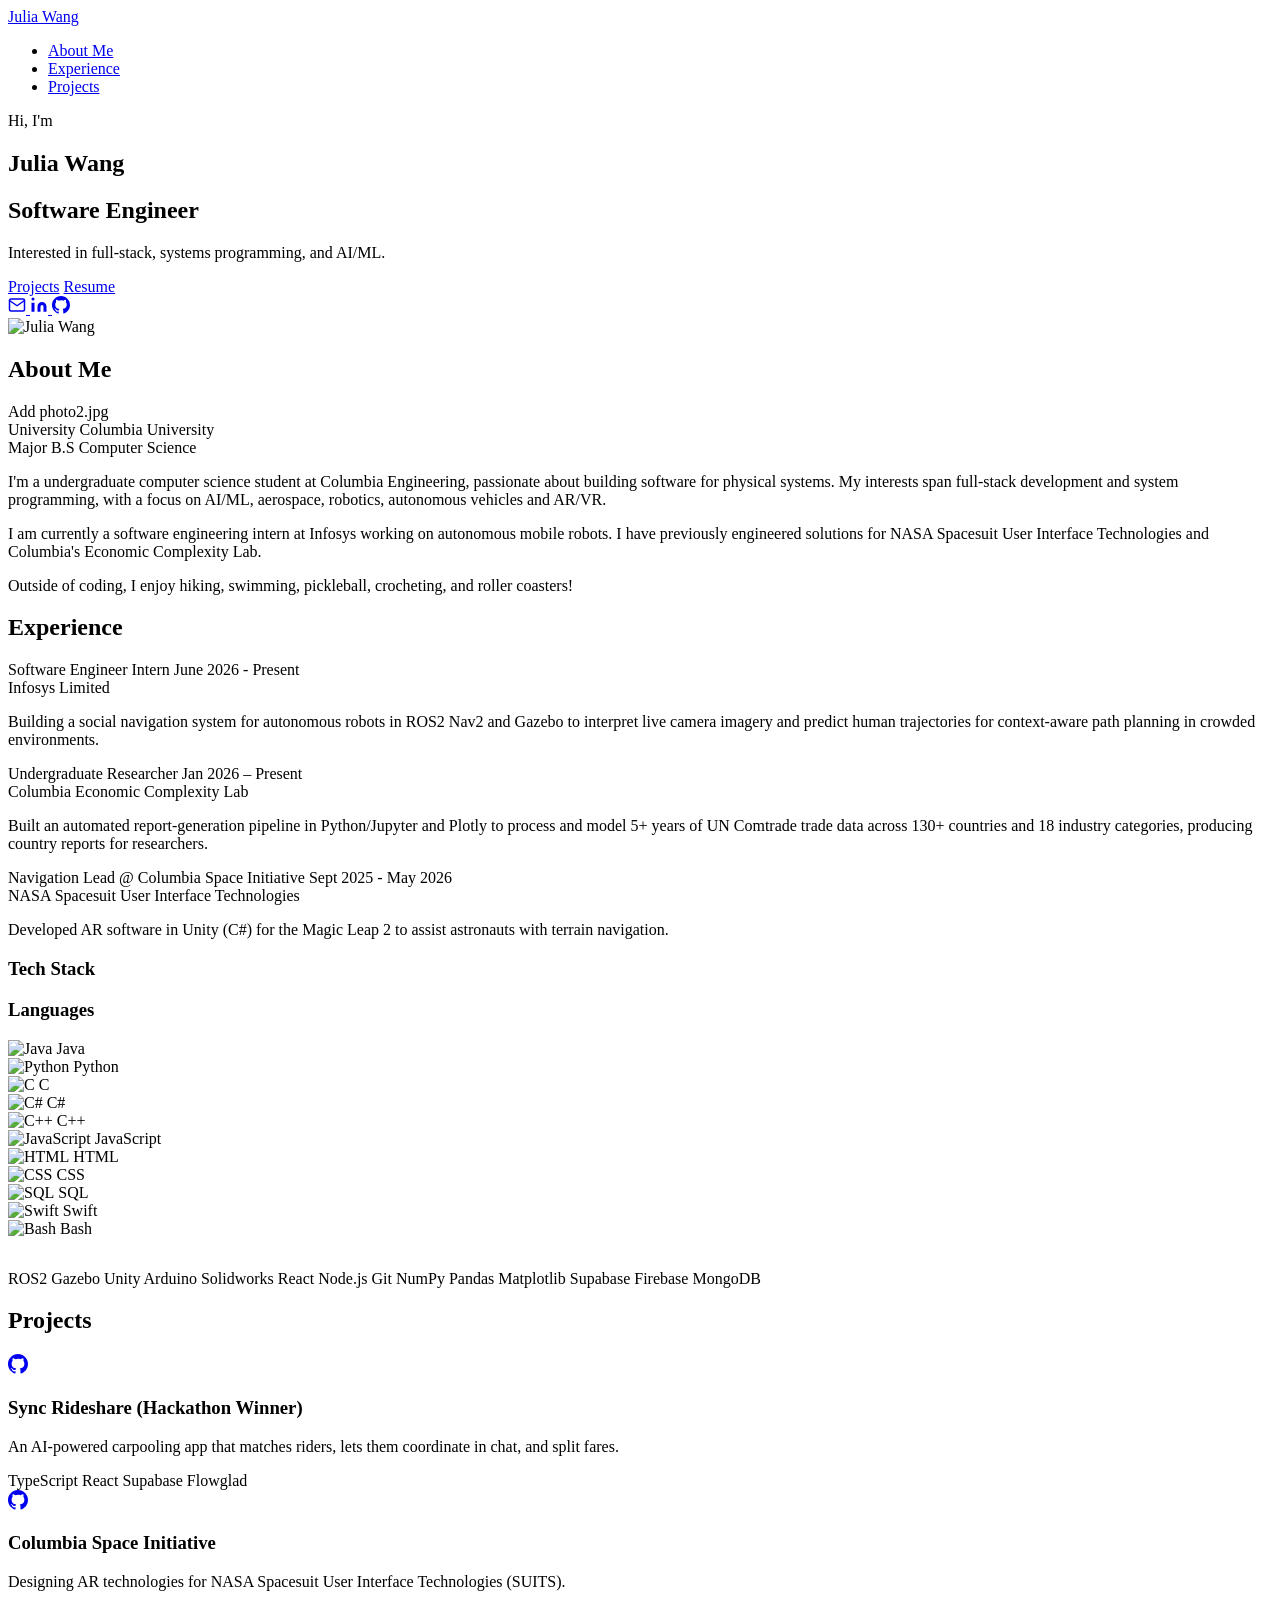
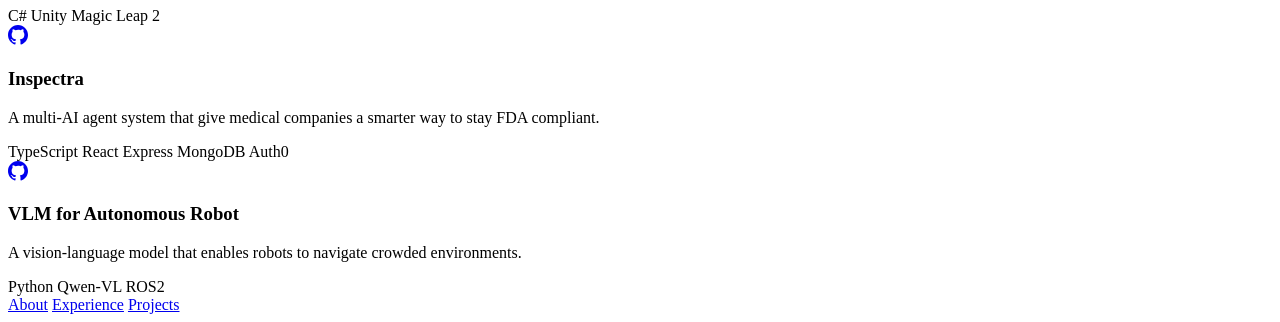
==== index.html @ 2596af55 "changes" ====
<!DOCTYPE html>
<html lang="en">
<head>
  <meta charset="UTF-8" />
  <meta name="viewport" content="width=device-width, initial-scale=1.0" />
  <title>Julia Wang — Portfolio</title>
  <link rel="stylesheet" href="style.css" />
  <link rel="preconnect" href="https://fonts.googleapis.com" />
  <link rel="preconnect" href="https://fonts.gstatic.com" crossorigin />
  <link href="https://fonts.googleapis.com/css2?family=Inter:wght@300;400;500;600;700&display=swap" rel="stylesheet" />
</head>
<body>

  <!-- NAV -->
  <nav id="navbar">
    <div class="nav-inner">
      <a class="nav-logo" href="#about">Julia Wang</a>
      <ul class="nav-links">
        <li><a href="#about-me">About Me</a></li>
        <li><a href="#experience">Experience</a></li>
        <li><a href="#projects">Projects</a></li>
      </ul>
    </div>
  </nav>

  <!-- HERO / ABOUT -->
  <section id="about">
    <div class="about-inner">
      <div class="about-text">
        <p class="greeting">Hi, I'm</p>
        <h1>Julia Wang</h1>
        <h2>Software Engineer</h2>
        <p class="about-bio">Interested in full-stack, systems programming, and AI/ML.</p>
        <div class="about-links">
          <a href="#projects" class="btn-primary">Projects</a>
          <a href="https://drive.google.com/file/d/13C04675VN2G1rq2-ZNMlPHGZnaRzeUtU/view?usp=sharing" target="_blank" rel="noopener" class="btn-secondary">Resume</a>
        </div>
        <div class="hero-social">
          <a href="mailto:jwang.kq@gmail.com" class="hero-social-icon" title="Email">
            <svg xmlns="http://www.w3.org/2000/svg" width="18" height="18" viewBox="0 0 24 24" fill="none" stroke="currentColor" stroke-width="2" stroke-linecap="round" stroke-linejoin="round"><path d="M4 4h16c1.1 0 2 .9 2 2v12c0 1.1-.9 2-2 2H4c-1.1 0-2-.9-2-2V6c0-1.1.9-2 2-2z"/><polyline points="22,6 12,13 2,6"/></svg>
          </a>
          <a href="https://www.linkedin.com/in/yjuliawang/" target="_blank" rel="noopener" class="hero-social-icon" title="LinkedIn">
            <svg xmlns="http://www.w3.org/2000/svg" width="18" height="18" viewBox="0 0 24 24" fill="currentColor"><path d="M16 8a6 6 0 0 1 6 6v7h-4v-7a2 2 0 0 0-2-2 2 2 0 0 0-2 2v7h-4v-7a6 6 0 0 1 6-6zM2 9h4v12H2z"/><circle cx="4" cy="4" r="2"/></svg>
          </a>
          <a href="https://github.com/wang-julia" target="_blank" rel="noopener" class="hero-social-icon" title="GitHub">
            <svg xmlns="http://www.w3.org/2000/svg" width="18" height="18" viewBox="0 0 24 24" fill="currentColor"><path d="M12 0C5.37 0 0 5.37 0 12c0 5.3 3.44 9.8 8.2 11.38.6.1.82-.26.82-.58v-2.03c-3.34.72-4.04-1.6-4.04-1.6-.55-1.4-1.34-1.77-1.34-1.77-1.1-.74.08-.73.08-.73 1.2.08 1.84 1.24 1.84 1.24 1.07 1.84 2.82 1.3 3.5 1 .1-.78.42-1.3.76-1.6-2.66-.3-5.47-1.33-5.47-5.93 0-1.31.47-2.38 1.24-3.22-.13-.3-.54-1.52.12-3.18 0 0 1.01-.32 3.3 1.23a11.5 11.5 0 0 1 3-.4c1.02 0 2.04.13 3 .4 2.28-1.55 3.29-1.23 3.29-1.23.66 1.66.25 2.88.12 3.18.77.84 1.24 1.91 1.24 3.22 0 4.61-2.81 5.63-5.49 5.92.43.37.82 1.1.82 2.22v3.29c0 .32.22.69.83.57C20.56 21.8 24 17.3 24 12c0-6.63-5.37-12-12-12z"/></svg>
          </a>
        </div>
      </div>
      <div class="about-avatar">
        <div class="avatar-placeholder">
          <img src="images/photo.jpg" alt="Julia Wang" />
        </div>
      </div>
    </div>
  </section>

  <!-- ABOUT ME -->
  <section id="about-me">
    <div class="section-inner">
      <h2 class="section-title">About Me</h2>
      <!-- Top: photo + fact cards side by side -->
      <div class="aboutme-top">
        <div class="aboutme-photo-frame empty" id="aboutme-frame">
          <img src="images/photo2.jpg" alt="Julia Wang" onerror="this.parentElement.classList.add('img-missing'); this.style.display='none'" />
          <span class="photo-placeholder-text">Add photo2.jpg</span>
        </div>
        <div class="aboutme-right-col">
          <div class="aboutme-facts">
            <div class="fact-card">
              <span class="fact-label">University</span>
              <span class="fact-value">Columbia University</span>
            </div>
            <div class="fact-card">
              <span class="fact-label">Major</span>
              <span class="fact-value">B.S Computer Science</span>
            </div>
          </div>
          <div class="aboutme-text">
            <p> 
              
            </p>
            <p>
              I'm a undergraduate <span class="highlight">computer science</span> student at Columbia Engineering, passionate about building
              software for physical systems. My interests span <span class="highlight">full-stack development</span> and <span class="highlight">system programming</span>,
              with a focus on <span class="highlight">AI/ML, aerospace, robotics, autonomous vehicles</span> and <span class="highlight">AR/VR</span>.
            </p>
            <p>
              I am currently a software engineering intern at Infosys working on autonomous mobile robots. 
              I have previously engineered solutions for NASA Spacesuit User Interface Technologies and Columbia's Economic Complexity Lab. 
            </p>
            <p>
              Outside of coding, I enjoy hiking, swimming, pickleball, crocheting, and roller coasters!
            </p>
          </div>
        </div>
      </div>
    </div>
  </section>

  <!-- EXPERIENCE -->
  <section id="experience">
    <div class="section-inner">
      <h2 class="section-title">Experience</h2>

      <div class="timeline">

        <div class="timeline-item">
          <div class="timeline-dot"></div>
          <div class="timeline-content">
            <div class="timeline-header">
              <span class="job-title">Software Engineer Intern</span>
              <span class="job-date">June 2026 - Present</span>
            </div>
            <span class="job-company">Infosys Limited</span>
            <p class="job-desc">
              Building a social navigation system for autonomous robots in ROS2 Nav2 and Gazebo to interpret live camera imagery
              and predict human trajectories for context-aware path planning in crowded environments.
            </p>
          </div>
        </div>

        <div class="timeline-item">
          <div class="timeline-dot"></div>
          <div class="timeline-content">
            <div class="timeline-header">
              <span class="job-title">Undergraduate Researcher</span>
              <span class="job-date">Jan 2026 – Present</span>
            </div>
            <span class="job-company">Columbia Economic Complexity Lab</span>
            <p class="job-desc">
              Built an automated report-generation pipeline in Python/Jupyter and Plotly to process and model 5+ years of UN
              Comtrade trade data across 130+ countries and 18 industry categories, producing country reports for researchers.
            </p>
          </div>
        </div>

        <div class="timeline-item">
          <div class="timeline-dot"></div>
          <div class="timeline-content">
            <div class="timeline-header">
              <span class="job-title">Navigation Lead @ Columbia Space Initiative</span>
              <span class="job-date">Sept 2025 - May 2026</span>
            </div>
            <span class="job-company">NASA Spacesuit User Interface Technologies</span>
            <p class="job-desc">
              Developed AR software in Unity (C#) for the Magic Leap 2 to assist astronauts with terrain navigation.
            </p>
          </div>
        </div>

      </div>

      <!-- Languages -->
      <h3 class="stack-title">Tech Stack</h3>
      <div class="languages-section" style="margin-bottom: 2rem;">
        <h3 class="languages-title">Languages</h3>
        <div class="languages-grid">
          <div class="lang-item">
            <img src="https://cdn.jsdelivr.net/gh/devicons/devicon@latest/icons/java/java-original.svg" alt="Java" />
            <span>Java</span>
          </div>
          <div class="lang-item">
            <img src="https://cdn.jsdelivr.net/gh/devicons/devicon@latest/icons/python/python-original.svg" alt="Python" />
            <span>Python</span>
          </div>
          <div class="lang-item">
            <img src="https://cdn.jsdelivr.net/gh/devicons/devicon@latest/icons/c/c-original.svg" alt="C" />
            <span>C</span>
          </div>
          <div class="lang-item">
            <img src="https://cdn.jsdelivr.net/gh/devicons/devicon@latest/icons/csharp/csharp-original.svg" alt="C#" />
            <span>C#</span>
          </div>
          <div class="lang-item">
            <img src="https://cdn.jsdelivr.net/gh/devicons/devicon@latest/icons/cplusplus/cplusplus-original.svg" alt="C++" />
            <span>C++</span>
          </div>
          <div class="lang-item">
            <img src="https://cdn.jsdelivr.net/gh/devicons/devicon@latest/icons/javascript/javascript-original.svg" alt="JavaScript" />
            <span>JavaScript</span>
          </div>
          <div class="lang-item">
            <img src="https://cdn.jsdelivr.net/gh/devicons/devicon@latest/icons/html5/html5-original.svg" alt="HTML" />
            <span>HTML</span>
          </div>
          <div class="lang-item">
            <img src="https://cdn.jsdelivr.net/gh/devicons/devicon@latest/icons/css3/css3-original.svg" alt="CSS" />
            <span>CSS</span>
          </div>
          <div class="lang-item">
            <img src="https://cdn.jsdelivr.net/gh/devicons/devicon@latest/icons/azuresqldatabase/azuresqldatabase-original.svg" alt="SQL" />
            <span>SQL</span>
          </div>
          <div class="lang-item">
            <img src="https://cdn.jsdelivr.net/gh/devicons/devicon@latest/icons/swift/swift-original.svg" alt="Swift" />
            <span>Swift</span>
          </div>
          <div class="lang-item">
            <img src="https://cdn.jsdelivr.net/gh/devicons/devicon@latest/icons/bash/bash-original.svg" alt="Bash" />
            <span>Bash</span>
          </div>
        </div>
      </div>

      <!-- Tech Stack -->
      <div class="stack-section">
        <div class="stack-grid">
          <span class="stack-tag">ROS2</span>
          <span class="stack-tag">Gazebo</span>
          <span class="stack-tag">Unity</span>
          <span class="stack-tag">Arduino</span>
          <span class="stack-tag">Solidworks</span>
          <span class="stack-tag">React</span>
          <span class="stack-tag">Node.js</span>
          <span class="stack-tag">Git</span>
          <span class="stack-tag">NumPy</span>
          <span class="stack-tag">Pandas</span>
          <span class="stack-tag">Matplotlib</span>
          <span class="stack-tag">Supabase</span>
          <span class="stack-tag">Firebase</span>
          <span class="stack-tag">MongoDB</span>
        </div>
      </div>
    </div>
  </section>

  <!-- PROJECTS -->
  <section id="projects">
    <div class="section-inner">
      <h2 class="section-title">Projects</h2>
      <div class="projects-grid">

        <div class="project-card project-card--sync" data-github="https://github.com/wang-julia/SyncRideShare">
          <div class="project-top">
            <div class="project-card-links">
              <a href="https://github.com/wang-julia/SyncRideShare" target="_blank" rel="noopener" title="GitHub">
                <svg xmlns="http://www.w3.org/2000/svg" width="20" height="20" viewBox="0 0 24 24" fill="currentColor"><path d="M12 0C5.37 0 0 5.37 0 12c0 5.3 3.44 9.8 8.2 11.38.6.1.82-.26.82-.58v-2.03c-3.34.72-4.04-1.6-4.04-1.6-.55-1.4-1.34-1.77-1.34-1.77-1.1-.74.08-.73.08-.73 1.2.08 1.84 1.24 1.84 1.24 1.07 1.84 2.82 1.3 3.5 1 .1-.78.42-1.3.76-1.6-2.66-.3-5.47-1.33-5.47-5.93 0-1.31.47-2.38 1.24-3.22-.13-.3-.54-1.52.12-3.18 0 0 1.01-.32 3.3 1.23a11.5 11.5 0 0 1 3-.4c1.02 0 2.04.13 3 .4 2.28-1.55 3.29-1.23 3.29-1.23.66 1.66.25 2.88.12 3.18.77.84 1.24 1.91 1.24 3.22 0 4.61-2.81 5.63-5.49 5.92.43.37.82 1.1.82 2.22v3.29c0 .32.22.69.83.57C20.56 21.8 24 17.3 24 12c0-6.63-5.37-12-12-12z"/></svg>
              </a>
            </div>
          </div>
          <h3 class="project-name">Sync Rideshare (Hackathon Winner)</h3>
          <p class="project-desc">
            An AI-powered carpooling app that matches riders, lets them coordinate in chat, and split fares.
          </p>
          <div class="project-tags">
            <span>TypeScript</span>
            <span>React</span>
            <span>Supabase</span>
            <span>Flowglad</span>
          </div>
        </div>

        <div class="project-card project-card--nasa" data-github="https://github.com/columbiaspace/SUITS-MagicLeap-26">
          <div class="project-top">
            <div class="project-card-links">
              <a href="https://github.com/columbiaspace/SUITS-MagicLeap-26" target="_blank" rel="noopener" title="GitHub">
                <svg xmlns="http://www.w3.org/2000/svg" width="20" height="20" viewBox="0 0 24 24" fill="currentColor"><path d="M12 0C5.37 0 0 5.37 0 12c0 5.3 3.44 9.8 8.2 11.38.6.1.82-.26.82-.58v-2.03c-3.34.72-4.04-1.6-4.04-1.6-.55-1.4-1.34-1.77-1.34-1.77-1.1-.74.08-.73.08-.73 1.2.08 1.84 1.24 1.84 1.24 1.07 1.84 2.82 1.3 3.5 1 .1-.78.42-1.3.76-1.6-2.66-.3-5.47-1.33-5.47-5.93 0-1.31.47-2.38 1.24-3.22-.13-.3-.54-1.52.12-3.18 0 0 1.01-.32 3.3 1.23a11.5 11.5 0 0 1 3-.4c1.02 0 2.04.13 3 .4 2.28-1.55 3.29-1.23 3.29-1.23.66 1.66.25 2.88.12 3.18.77.84 1.24 1.91 1.24 3.22 0 4.61-2.81 5.63-5.49 5.92.43.37.82 1.1.82 2.22v3.29c0 .32.22.69.83.57C20.56 21.8 24 17.3 24 12c0-6.63-5.37-12-12-12z"/></svg>
              </a>
            </div>
          </div>
          <h3 class="project-name">Columbia Space Initiative</h3>
          <p class="project-desc">
            Designing AR technologies for NASA Spacesuit User Interface Technologies (SUITS). 
          </p>
          <div class="project-tags">
            <span>C#</span>
            <span>Unity</span>
            <span>Magic Leap 2</span>
          </div>
        </div>

        <div class="project-card project-card--inspectra" data-github="https://github.com/wang-julia/inspectra">
          <div class="project-top">
            <div class="project-card-links">
              <a href="https://github.com/wang-julia/inspectra" target="_blank" rel="noopener" title="GitHub">
                <svg xmlns="http://www.w3.org/2000/svg" width="20" height="20" viewBox="0 0 24 24" fill="currentColor"><path d="M12 0C5.37 0 0 5.37 0 12c0 5.3 3.44 9.8 8.2 11.38.6.1.82-.26.82-.58v-2.03c-3.34.72-4.04-1.6-4.04-1.6-.55-1.4-1.34-1.77-1.34-1.77-1.1-.74.08-.73.08-.73 1.2.08 1.84 1.24 1.84 1.24 1.07 1.84 2.82 1.3 3.5 1 .1-.78.42-1.3.76-1.6-2.66-.3-5.47-1.33-5.47-5.93 0-1.31.47-2.38 1.24-3.22-.13-.3-.54-1.52.12-3.18 0 0 1.01-.32 3.3 1.23a11.5 11.5 0 0 1 3-.4c1.02 0 2.04.13 3 .4 2.28-1.55 3.29-1.23 3.29-1.23.66 1.66.25 2.88.12 3.18.77.84 1.24 1.91 1.24 3.22 0 4.61-2.81 5.63-5.49 5.92.43.37.82 1.1.82 2.22v3.29c0 .32.22.69.83.57C20.56 21.8 24 17.3 24 12c0-6.63-5.37-12-12-12z"/></svg>
              </a>
            </div>
          </div>
          <h3 class="project-name">Inspectra</h3>
          <p class="project-desc">
            A multi-AI agent system that give medical companies a smarter way to stay FDA compliant.
          </p>
          <div class="project-tags">
            <span>TypeScript</span>
            <span>React</span>
            <span>Express</span>
            <span>MongoDB</span>
            <span>Auth0</span>
          </div>
        </div>

        <div class="project-card project-card--vlm" data-github="https://github.com/wang-julia/vlm-amr-26">
          <div class="project-top">
            <div class="project-card-links">
              <a href="https://github.com/wang-julia/vlm-amr-26" target="_blank" rel="noopener" title="GitHub">
                <svg xmlns="http://www.w3.org/2000/svg" width="20" height="20" viewBox="0 0 24 24" fill="currentColor"><path d="M12 0C5.37 0 0 5.37 0 12c0 5.3 3.44 9.8 8.2 11.38.6.1.82-.26.82-.58v-2.03c-3.34.72-4.04-1.6-4.04-1.6-.55-1.4-1.34-1.77-1.34-1.77-1.1-.74.08-.73.08-.73 1.2.08 1.84 1.24 1.84 1.24 1.07 1.84 2.82 1.3 3.5 1 .1-.78.42-1.3.76-1.6-2.66-.3-5.47-1.33-5.47-5.93 0-1.31.47-2.38 1.24-3.22-.13-.3-.54-1.52.12-3.18 0 0 1.01-.32 3.3 1.23a11.5 11.5 0 0 1 3-.4c1.02 0 2.04.13 3 .4 2.28-1.55 3.29-1.23 3.29-1.23.66 1.66.25 2.88.12 3.18.77.84 1.24 1.91 1.24 3.22 0 4.61-2.81 5.63-5.49 5.92.43.37.82 1.1.82 2.22v3.29c0 .32.22.69.83.57C20.56 21.8 24 17.3 24 12c0-6.63-5.37-12-12-12z"/></svg>
              </a>
            </div>
          </div>
          <h3 class="project-name">VLM for Autonomous Robot</h3>
          <p class="project-desc">
            A vision-language model that enables robots to navigate crowded environments.
          </p>
          <div class="project-tags">
            <span>Python</span>
            <span>Qwen-VL</span>
            <span>ROS2</span>
          </div>
        </div>

      </div>
    </div>
  </section>

  <!-- FOOTER -->
  <footer>
    <div class="footer-nav">
      <a href="#about">About</a>
      <a href="#experience">Experience</a>
      <a href="#projects">Projects</a>
    </div>
  </footer>

  <script src="main.js"></script>
</body>
</html>
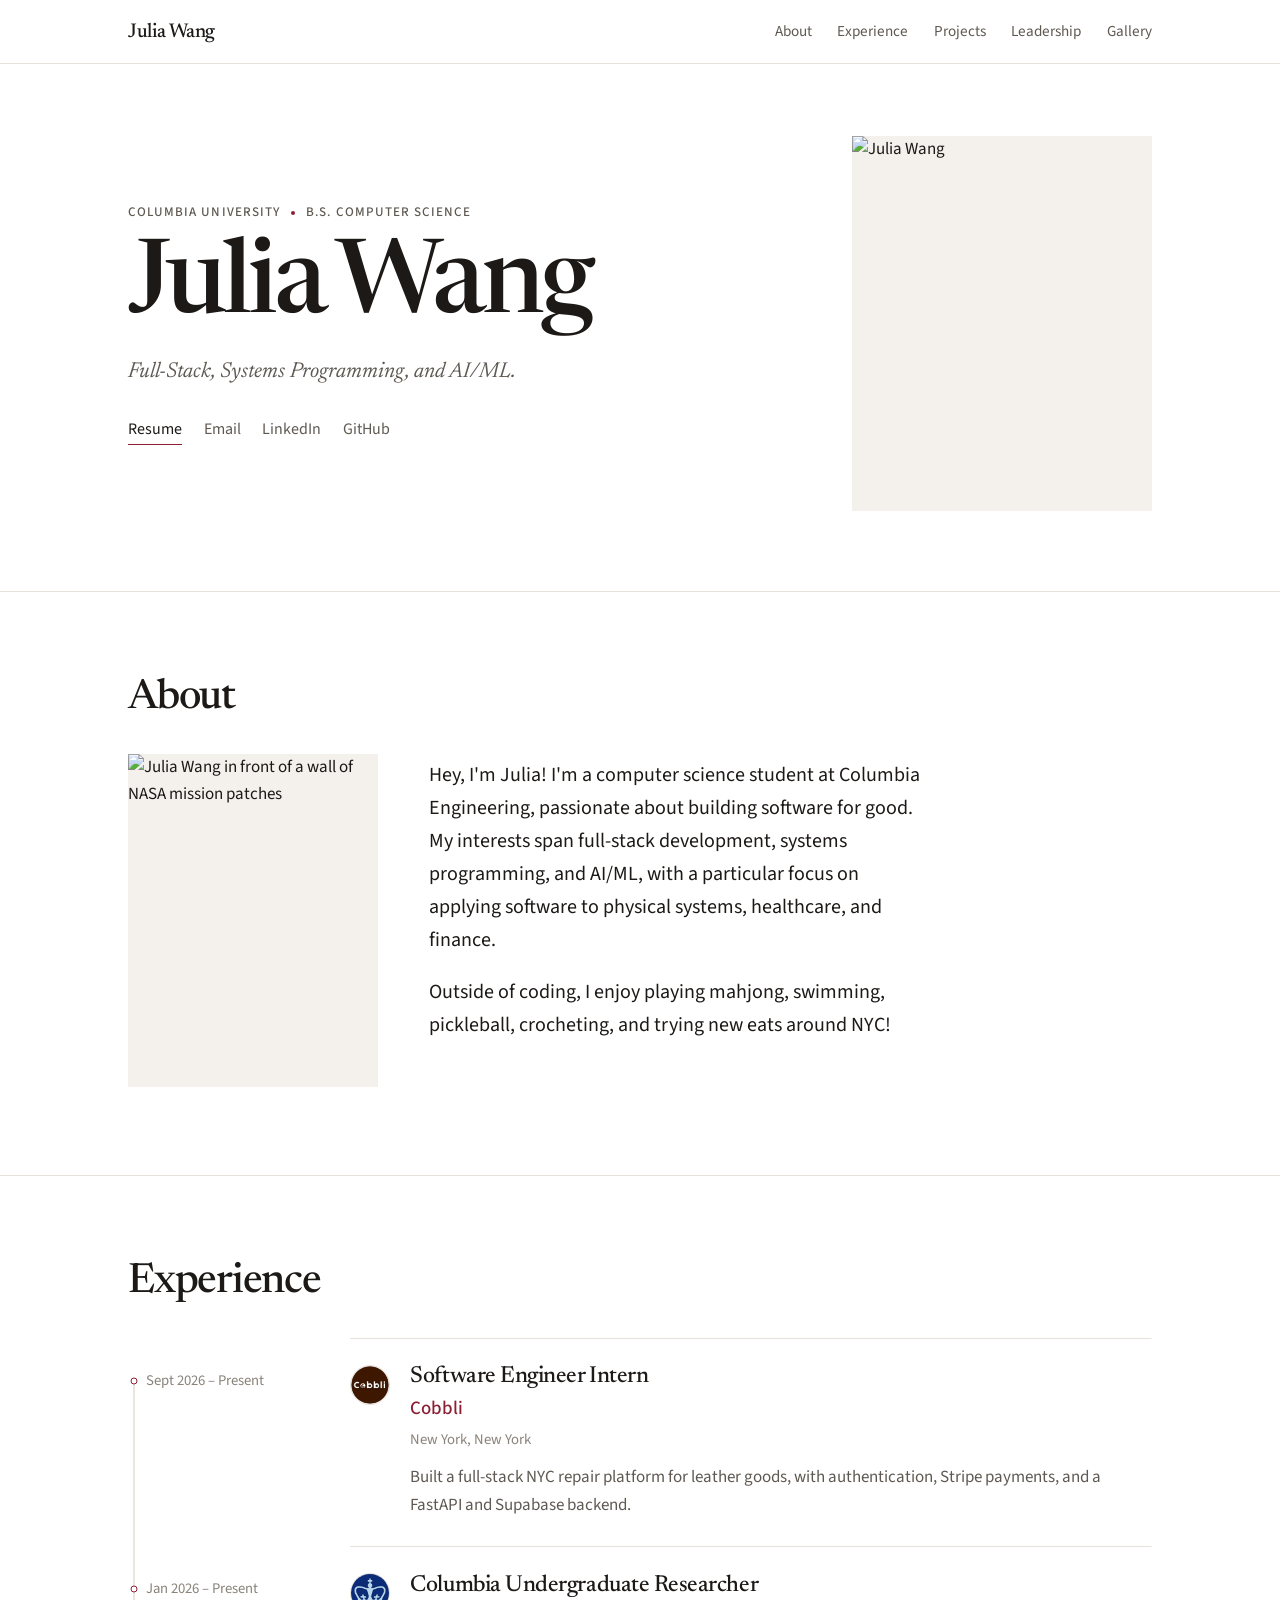
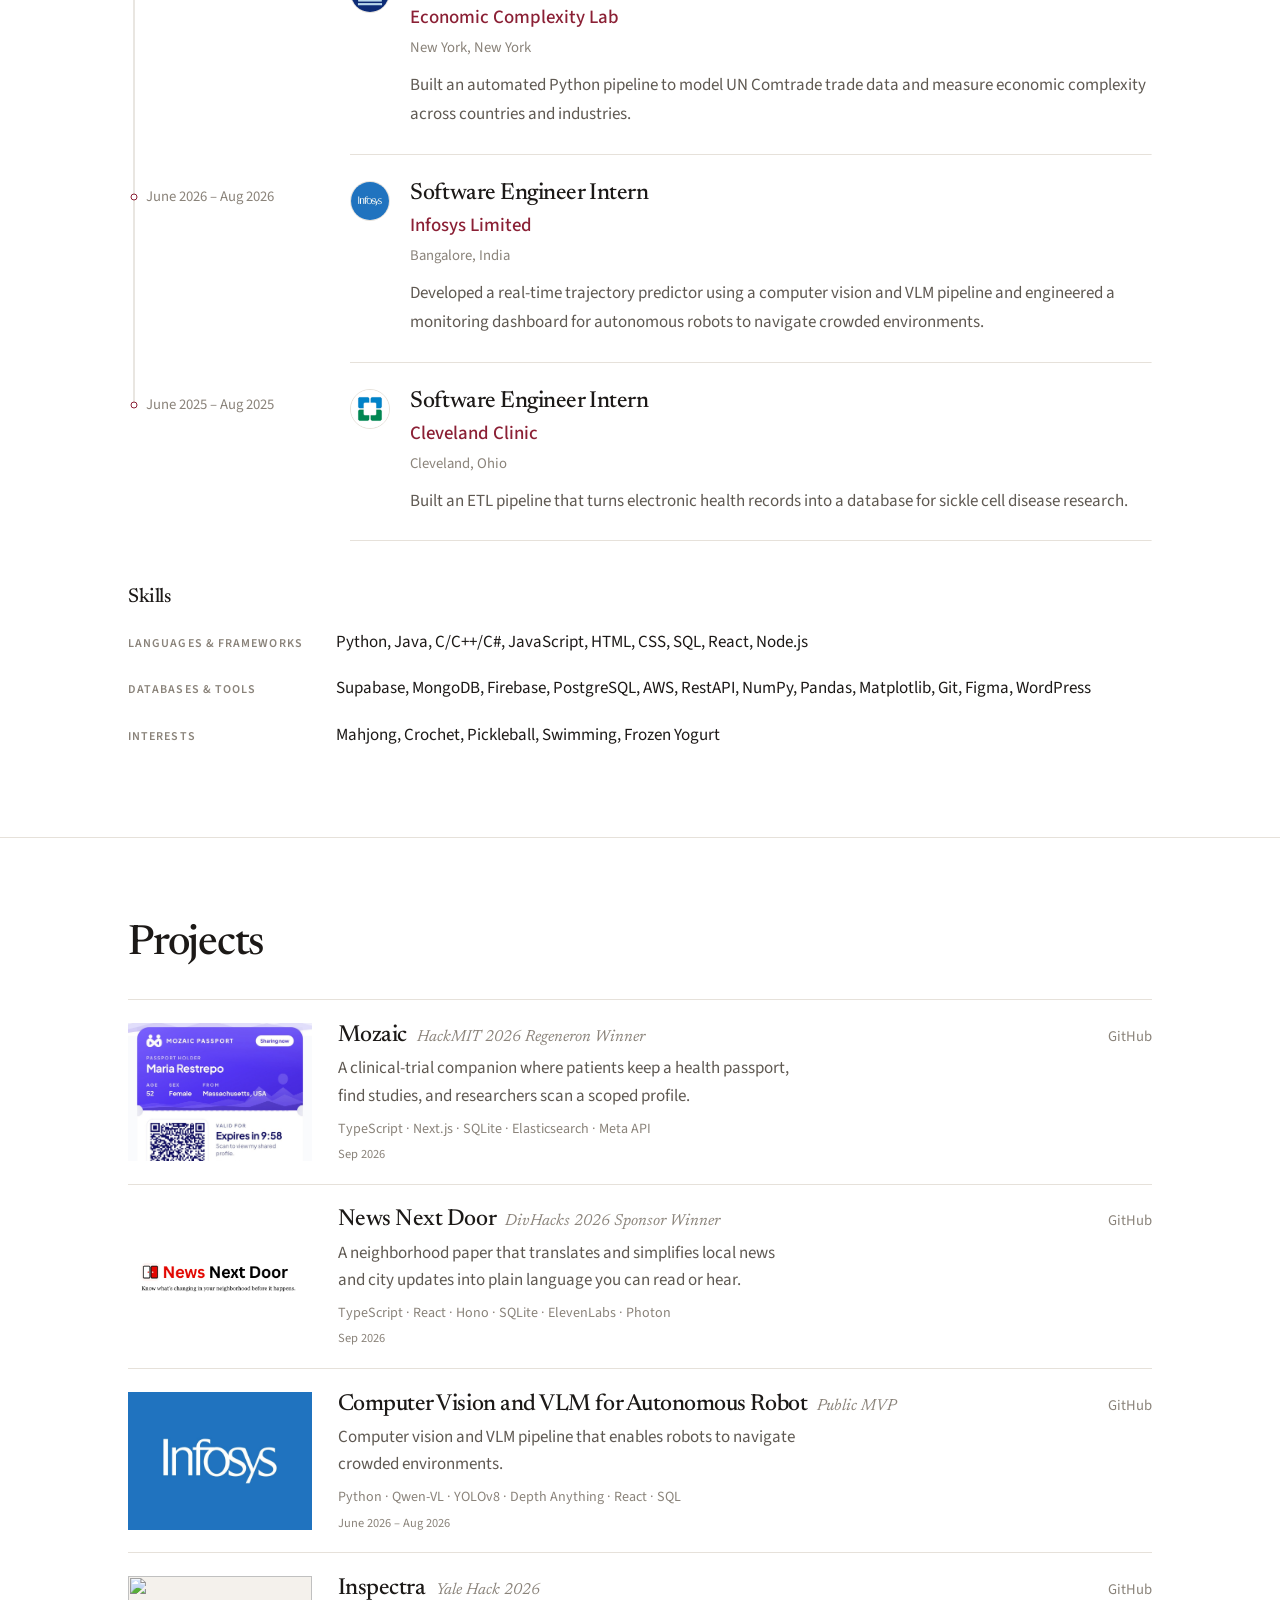
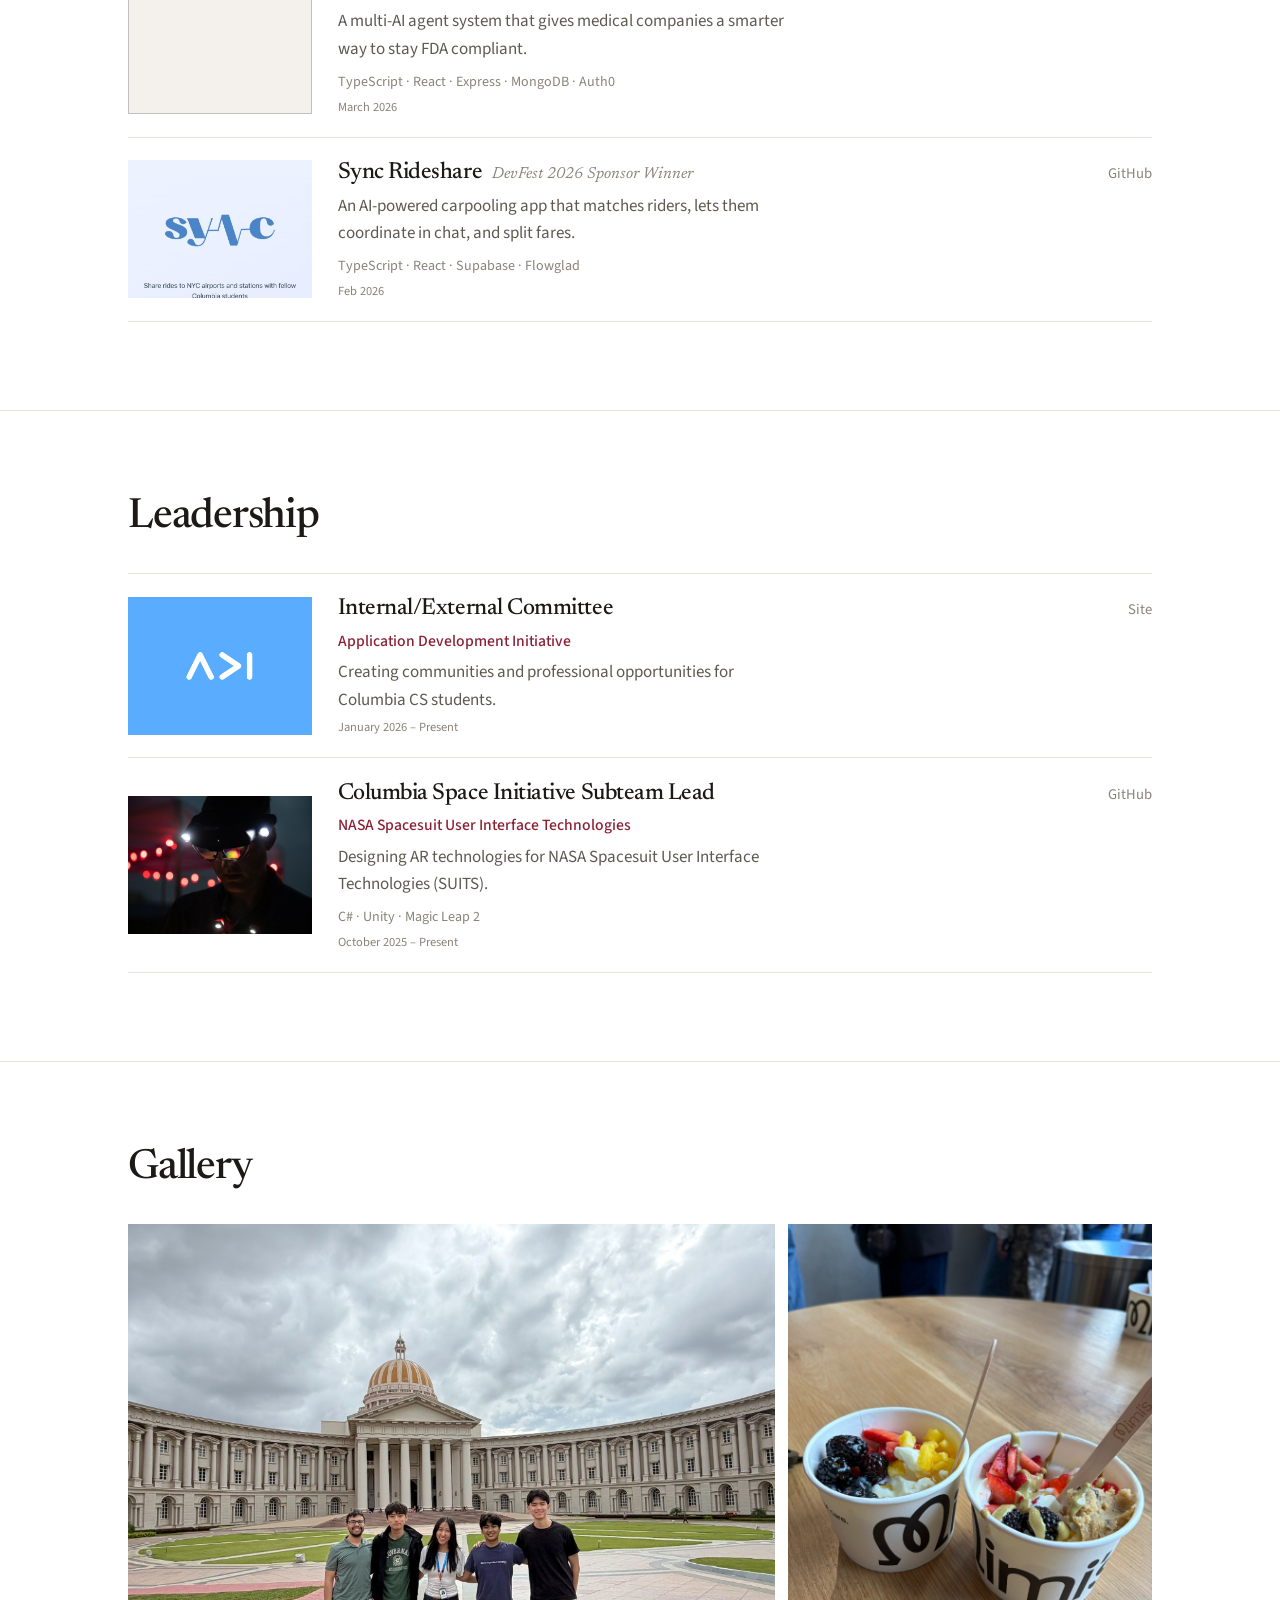
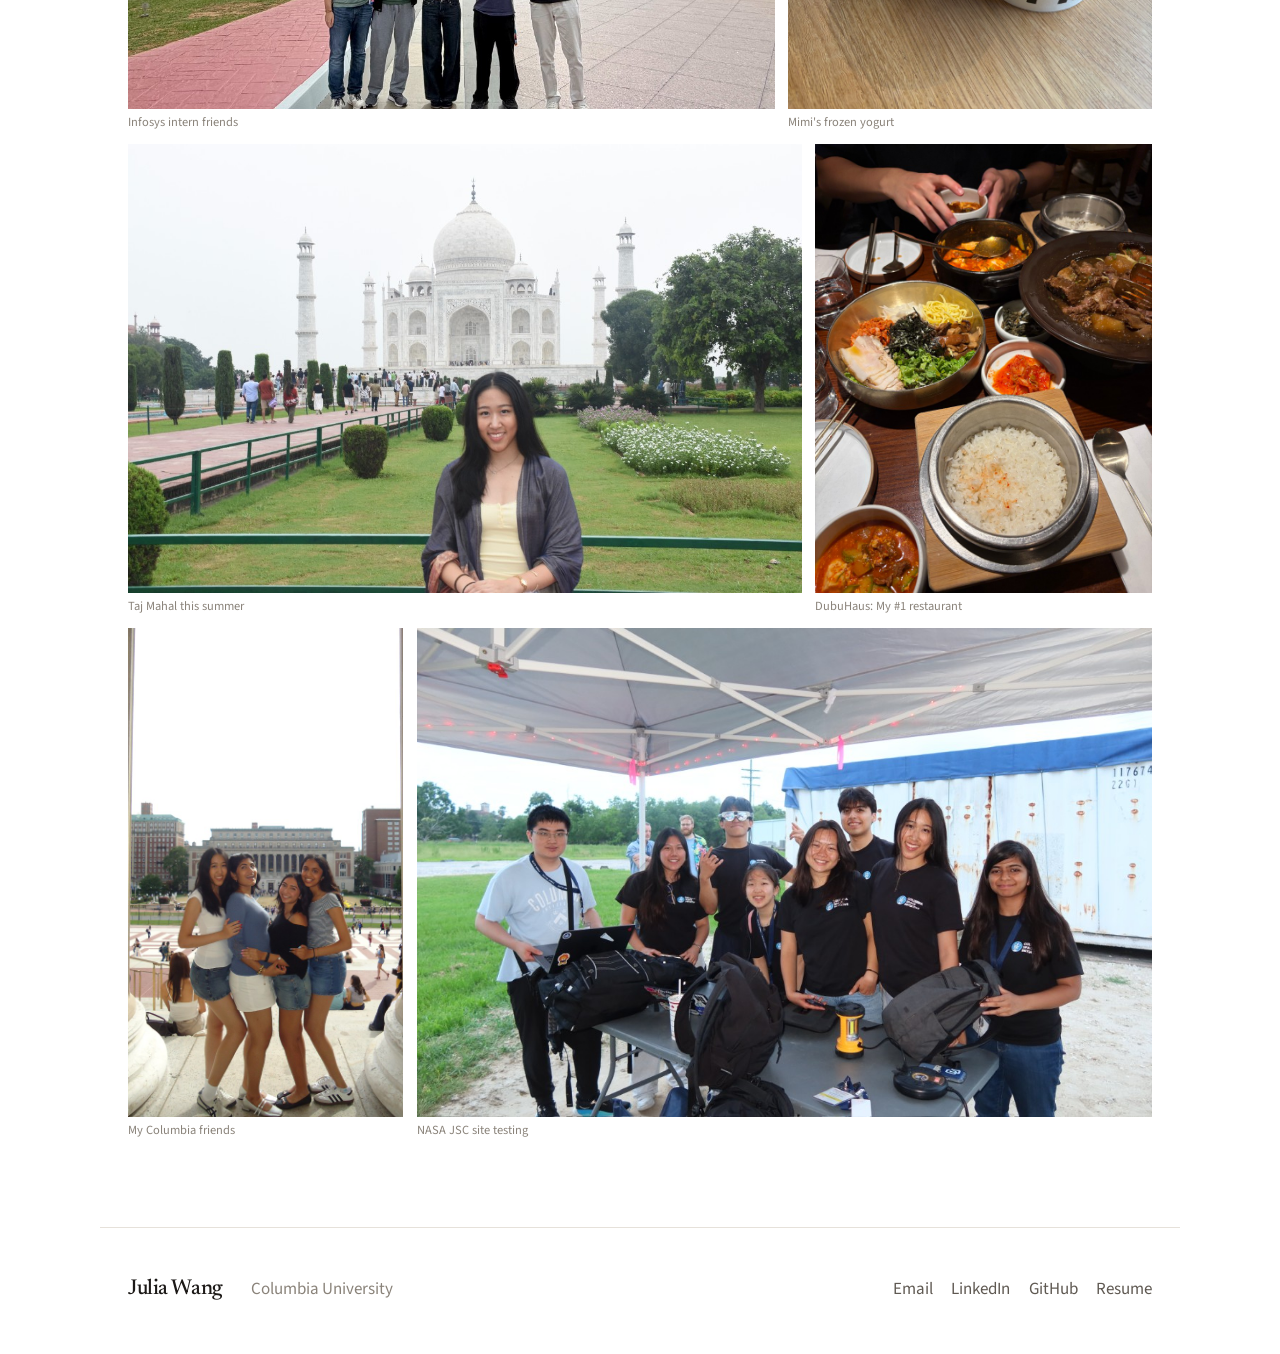
==== commit f7a746fe: "new changes" ====
--- a/index.html
+++ b/index.html
@@ -3,326 +3,353 @@
 <head>
   <meta charset="UTF-8" />
   <meta name="viewport" content="width=device-width, initial-scale=1.0" />
-  <title>Julia Wang — Portfolio</title>
-  <link rel="stylesheet" href="style.css" />
+  <title>Julia Wang</title>
+  <link rel="icon" href="favicon.svg" type="image/svg+xml" />
+  <link rel="stylesheet" href="style.css?v=39" />
   <link rel="preconnect" href="https://fonts.googleapis.com" />
   <link rel="preconnect" href="https://fonts.gstatic.com" crossorigin />
-  <link href="https://fonts.googleapis.com/css2?family=Inter:wght@300;400;500;600;700&display=swap" rel="stylesheet" />
+  <link href="https://fonts.googleapis.com/css2?family=Newsreader:ital,opsz,wght@0,6..72,400;0,6..72,500;0,6..72,600;1,6..72,400;1,6..72,500&family=Source+Sans+3:ital,wght@0,400;0,500;0,600;1,400&display=swap" rel="stylesheet" />
 </head>
 <body>
 
-  <!-- NAV -->
-  <nav id="navbar">
+  <a class="skip" href="#about">Skip to content</a>
+
+  <header id="navbar">
+    <div class="scroll-progress" role="progressbar" aria-label="Page progress" aria-valuemin="0" aria-valuemax="100" aria-valuenow="0">
+      <span></span>
+    </div>
     <div class="nav-inner">
-      <a class="nav-logo" href="#about">Julia Wang</a>
-      <ul class="nav-links">
-        <li><a href="#about-me">About Me</a></li>
-        <li><a href="#experience">Experience</a></li>
-        <li><a href="#projects">Projects</a></li>
-      </ul>
+      <a class="nav-logo" href="#top">Julia Wang</a>
+      <nav aria-label="Page">
+        <ul class="nav-links">
+          <li><a href="#about">About</a></li>
+          <li><a href="#experience">Experience</a></li>
+          <li><a href="#projects">Projects</a></li>
+          <li><a href="#leadership">Leadership</a></li>
+          <li><a href="#gallery">Gallery</a></li>
+        </ul>
+      </nav>
     </div>
-  </nav>
-
-  <!-- HERO / ABOUT -->
-  <section id="about">
-    <div class="about-inner">
-      <div class="about-text">
-        <p class="greeting">Hi, I'm</p>
+  </header>
+
+  <main>
+    <section id="top" class="hero">
+      <div class="hero-copy">
+        <p class="kicker">Columbia University <span class="dot" aria-hidden="true"></span> B.S. Computer Science</p>
         <h1>Julia Wang</h1>
-        <h2>Software Engineer</h2>
-        <p class="about-bio">Interested in full-stack, systems programming, and AI/ML.</p>
-        <div class="about-links">
-          <a href="#projects" class="btn-primary">Projects</a>
-          <a href="https://drive.google.com/file/d/13C04675VN2G1rq2-ZNMlPHGZnaRzeUtU/view?usp=sharing" target="_blank" rel="noopener" class="btn-secondary">Resume</a>
-        </div>
-        <div class="hero-social">
-          <a href="mailto:jwang.kq@gmail.com" class="hero-social-icon" title="Email">
-            <svg xmlns="http://www.w3.org/2000/svg" width="18" height="18" viewBox="0 0 24 24" fill="none" stroke="currentColor" stroke-width="2" stroke-linecap="round" stroke-linejoin="round"><path d="M4 4h16c1.1 0 2 .9 2 2v12c0 1.1-.9 2-2 2H4c-1.1 0-2-.9-2-2V6c0-1.1.9-2 2-2z"/><polyline points="22,6 12,13 2,6"/></svg>
-          </a>
-          <a href="https://www.linkedin.com/in/yjuliawang/" target="_blank" rel="noopener" class="hero-social-icon" title="LinkedIn">
-            <svg xmlns="http://www.w3.org/2000/svg" width="18" height="18" viewBox="0 0 24 24" fill="currentColor"><path d="M16 8a6 6 0 0 1 6 6v7h-4v-7a2 2 0 0 0-2-2 2 2 0 0 0-2 2v7h-4v-7a6 6 0 0 1 6-6zM2 9h4v12H2z"/><circle cx="4" cy="4" r="2"/></svg>
-          </a>
-          <a href="https://github.com/wang-julia" target="_blank" rel="noopener" class="hero-social-icon" title="GitHub">
-            <svg xmlns="http://www.w3.org/2000/svg" width="18" height="18" viewBox="0 0 24 24" fill="currentColor"><path d="M12 0C5.37 0 0 5.37 0 12c0 5.3 3.44 9.8 8.2 11.38.6.1.82-.26.82-.58v-2.03c-3.34.72-4.04-1.6-4.04-1.6-.55-1.4-1.34-1.77-1.34-1.77-1.1-.74.08-.73.08-.73 1.2.08 1.84 1.24 1.84 1.24 1.07 1.84 2.82 1.3 3.5 1 .1-.78.42-1.3.76-1.6-2.66-.3-5.47-1.33-5.47-5.93 0-1.31.47-2.38 1.24-3.22-.13-.3-.54-1.52.12-3.18 0 0 1.01-.32 3.3 1.23a11.5 11.5 0 0 1 3-.4c1.02 0 2.04.13 3 .4 2.28-1.55 3.29-1.23 3.29-1.23.66 1.66.25 2.88.12 3.18.77.84 1.24 1.91 1.24 3.22 0 4.61-2.81 5.63-5.49 5.92.43.37.82 1.1.82 2.22v3.29c0 .32.22.69.83.57C20.56 21.8 24 17.3 24 12c0-6.63-5.37-12-12-12z"/></svg>
-          </a>
-        </div>
-      </div>
-      <div class="about-avatar">
-        <div class="avatar-placeholder">
-          <img src="images/photo.jpg" alt="Julia Wang" />
-        </div>
-      </div>
-    </div>
-  </section>
-
-  <!-- ABOUT ME -->
-  <section id="about-me">
-    <div class="section-inner">
-      <h2 class="section-title">About Me</h2>
-      <!-- Top: photo + fact cards side by side -->
-      <div class="aboutme-top">
-        <div class="aboutme-photo-frame empty" id="aboutme-frame">
-          <img src="images/photo2.jpg" alt="Julia Wang" onerror="this.parentElement.classList.add('img-missing'); this.style.display='none'" />
-          <span class="photo-placeholder-text">Add photo2.jpg</span>
-        </div>
-        <div class="aboutme-right-col">
-          <div class="aboutme-facts">
-            <div class="fact-card">
-              <span class="fact-label">University</span>
-              <span class="fact-value">Columbia University</span>
+        <p class="lede">Full-Stack, Systems Programming, and AI/ML.</p>
+        <div class="hero-links">
+          <a class="resume" href="https://drive.google.com/file/d/1GAc6OFe9pJGJmtInoXFxtSj1iFJ6mlkV/view?usp=sharing" target="_blank" rel="noopener">Resume</a>
+          <a href="mailto:jwang.kq@gmail.com">Email</a>
+          <a href="https://www.linkedin.com/in/yjuliawang/" target="_blank" rel="noopener">LinkedIn</a>
+          <a href="https://github.com/wang-julia" target="_blank" rel="noopener">GitHub</a>
+        </div>
+      </div>
+      <figure class="portrait">
+        <img src="images/photo.jpg" alt="Julia Wang" />
+      </figure>
+    </section>
+
+    <section id="about">
+      <div class="section-inner">
+        <h2>About</h2>
+        <div class="about-grid">
+          <figure class="about-photo">
+            <img src="images/photo2.jpg" alt="Julia Wang in front of a wall of NASA mission patches" />
+          </figure>
+          <div class="prose">
+            <p>
+              Hey, I'm Julia! I'm a computer science student at Columbia Engineering, passionate about building
+              software for good. My interests span full-stack development, systems programming, and AI/ML,
+              with a particular focus on applying software to physical systems, healthcare, and finance.
+            </p>
+            <p>
+              Outside of coding, I enjoy playing mahjong, swimming, pickleball, crocheting, and trying new eats around NYC!
+            </p>
+          </div>
+        </div>
+      </div>
+    </section>
+
+    <section id="experience">
+      <div class="section-inner">
+        <h2>Experience</h2>
+        <div class="roles">
+          <article class="role" data-detail="cobbli">
+            <p class="role-date">Sept 2026 – Present</p>
+            <img class="role-logo" src="images/logo-cobbli.png" alt="" width="40" height="40" />
+            <div class="role-body">
+              <h3>Software Engineer Intern</h3>
+              <p class="org org-lg">Cobbli</p>
+              <p class="role-place">New York, New York</p>
             </div>
-            <div class="fact-card">
-              <span class="fact-label">Major</span>
-              <span class="fact-value">B.S Computer Science</span>
+            <p class="role-summary">
+              Built a full-stack NYC repair platform for leather goods, with authentication, Stripe payments, and a FastAPI and Supabase backend.
+            </p>
+            <button type="button" class="role-open" aria-haspopup="dialog" aria-controls="experience-dialog" aria-expanded="false" aria-label="View details for Software Engineer Intern at Cobbli"></button>
+          </article>
+
+          <article class="role" data-detail="ecl">
+            <p class="role-date">Jan 2026 – Present</p>
+            <img class="role-logo" src="images/logo-columbia.png" alt="" width="40" height="40" />
+            <div class="role-body">
+              <h3>Columbia Undergraduate Researcher</h3>
+              <p class="org org-lg">Economic Complexity Lab</p>
+              <p class="role-place">New York, New York</p>
             </div>
-          </div>
-          <div class="aboutme-text">
-            <p> 
-              
-            </p>
-            <p>
-              I'm a undergraduate <span class="highlight">computer science</span> student at Columbia Engineering, passionate about building
-              software for physical systems. My interests span <span class="highlight">full-stack development</span> and <span class="highlight">system programming</span>,
-              with a focus on <span class="highlight">AI/ML, aerospace, robotics, autonomous vehicles</span> and <span class="highlight">AR/VR</span>.
-            </p>
-            <p>
-              I am currently a software engineering intern at Infosys working on autonomous mobile robots. 
-              I have previously engineered solutions for NASA Spacesuit User Interface Technologies and Columbia's Economic Complexity Lab. 
-            </p>
-            <p>
-              Outside of coding, I enjoy hiking, swimming, pickleball, crocheting, and roller coasters!
-            </p>
-          </div>
-        </div>
-      </div>
-    </div>
-  </section>
-
-  <!-- EXPERIENCE -->
-  <section id="experience">
-    <div class="section-inner">
-      <h2 class="section-title">Experience</h2>
-
-      <div class="timeline">
-
-        <div class="timeline-item">
-          <div class="timeline-dot"></div>
-          <div class="timeline-content">
-            <div class="timeline-header">
-              <span class="job-title">Software Engineer Intern</span>
-              <span class="job-date">June 2026 - Present</span>
+            <p class="role-summary">
+              Built an automated Python pipeline to model UN Comtrade trade data and measure economic complexity across countries and industries.
+            </p>
+            <button type="button" class="role-open" aria-haspopup="dialog" aria-controls="experience-dialog" aria-expanded="false" aria-label="View details for Columbia Undergraduate Researcher at Economic Complexity Lab"></button>
+          </article>
+
+          <article class="role" data-detail="infosys">
+            <p class="role-date">June 2026 – Aug 2026</p>
+            <img class="role-logo" src="images/logo-infosys.jpg" alt="" width="40" height="40" />
+            <div class="role-body">
+              <h3>Software Engineer Intern</h3>
+              <p class="org org-lg">Infosys Limited</p>
+              <p class="role-place">Bangalore, India</p>
             </div>
-            <span class="job-company">Infosys Limited</span>
-            <p class="job-desc">
-              Building a social navigation system for autonomous robots in ROS2 Nav2 and Gazebo to interpret live camera imagery
-              and predict human trajectories for context-aware path planning in crowded environments.
-            </p>
-          </div>
-        </div>
-
-        <div class="timeline-item">
-          <div class="timeline-dot"></div>
-          <div class="timeline-content">
-            <div class="timeline-header">
-              <span class="job-title">Undergraduate Researcher</span>
-              <span class="job-date">Jan 2026 – Present</span>
+            <p class="role-summary">
+              Developed a real-time trajectory predictor using a computer vision and VLM pipeline and engineered a monitoring dashboard for autonomous robots to navigate crowded environments.
+            </p>
+            <button type="button" class="role-open" aria-haspopup="dialog" aria-controls="experience-dialog" aria-expanded="false" aria-label="View details for Software Engineer Intern at Infosys Limited"></button>
+          </article>
+
+          <article class="role" data-detail="clinic">
+            <p class="role-date">June 2025 – Aug 2025</p>
+            <img class="role-logo" src="images/logo-clinic.jpg" alt="" width="40" height="40" />
+            <div class="role-body">
+              <h3>Software Engineer Intern</h3>
+              <p class="org org-lg">Cleveland Clinic</p>
+              <p class="role-place">Cleveland, Ohio</p>
             </div>
-            <span class="job-company">Columbia Economic Complexity Lab</span>
-            <p class="job-desc">
-              Built an automated report-generation pipeline in Python/Jupyter and Plotly to process and model 5+ years of UN
-              Comtrade trade data across 130+ countries and 18 industry categories, producing country reports for researchers.
-            </p>
-          </div>
-        </div>
-
-        <div class="timeline-item">
-          <div class="timeline-dot"></div>
-          <div class="timeline-content">
-            <div class="timeline-header">
-              <span class="job-title">Navigation Lead @ Columbia Space Initiative</span>
-              <span class="job-date">Sept 2025 - May 2026</span>
-            </div>
-            <span class="job-company">NASA Spacesuit User Interface Technologies</span>
-            <p class="job-desc">
-              Developed AR software in Unity (C#) for the Magic Leap 2 to assist astronauts with terrain navigation.
-            </p>
-          </div>
-        </div>
-
-      </div>
-
-      <!-- Languages -->
-      <h3 class="stack-title">Tech Stack</h3>
-      <div class="languages-section" style="margin-bottom: 2rem;">
-        <h3 class="languages-title">Languages</h3>
-        <div class="languages-grid">
-          <div class="lang-item">
-            <img src="https://cdn.jsdelivr.net/gh/devicons/devicon@latest/icons/java/java-original.svg" alt="Java" />
-            <span>Java</span>
-          </div>
-          <div class="lang-item">
-            <img src="https://cdn.jsdelivr.net/gh/devicons/devicon@latest/icons/python/python-original.svg" alt="Python" />
-            <span>Python</span>
-          </div>
-          <div class="lang-item">
-            <img src="https://cdn.jsdelivr.net/gh/devicons/devicon@latest/icons/c/c-original.svg" alt="C" />
-            <span>C</span>
-          </div>
-          <div class="lang-item">
-            <img src="https://cdn.jsdelivr.net/gh/devicons/devicon@latest/icons/csharp/csharp-original.svg" alt="C#" />
-            <span>C#</span>
-          </div>
-          <div class="lang-item">
-            <img src="https://cdn.jsdelivr.net/gh/devicons/devicon@latest/icons/cplusplus/cplusplus-original.svg" alt="C++" />
-            <span>C++</span>
-          </div>
-          <div class="lang-item">
-            <img src="https://cdn.jsdelivr.net/gh/devicons/devicon@latest/icons/javascript/javascript-original.svg" alt="JavaScript" />
-            <span>JavaScript</span>
-          </div>
-          <div class="lang-item">
-            <img src="https://cdn.jsdelivr.net/gh/devicons/devicon@latest/icons/html5/html5-original.svg" alt="HTML" />
-            <span>HTML</span>
-          </div>
-          <div class="lang-item">
-            <img src="https://cdn.jsdelivr.net/gh/devicons/devicon@latest/icons/css3/css3-original.svg" alt="CSS" />
-            <span>CSS</span>
-          </div>
-          <div class="lang-item">
-            <img src="https://cdn.jsdelivr.net/gh/devicons/devicon@latest/icons/azuresqldatabase/azuresqldatabase-original.svg" alt="SQL" />
-            <span>SQL</span>
-          </div>
-          <div class="lang-item">
-            <img src="https://cdn.jsdelivr.net/gh/devicons/devicon@latest/icons/swift/swift-original.svg" alt="Swift" />
-            <span>Swift</span>
-          </div>
-          <div class="lang-item">
-            <img src="https://cdn.jsdelivr.net/gh/devicons/devicon@latest/icons/bash/bash-original.svg" alt="Bash" />
-            <span>Bash</span>
-          </div>
-        </div>
-      </div>
-
-      <!-- Tech Stack -->
-      <div class="stack-section">
-        <div class="stack-grid">
-          <span class="stack-tag">ROS2</span>
-          <span class="stack-tag">Gazebo</span>
-          <span class="stack-tag">Unity</span>
-          <span class="stack-tag">Arduino</span>
-          <span class="stack-tag">Solidworks</span>
-          <span class="stack-tag">React</span>
-          <span class="stack-tag">Node.js</span>
-          <span class="stack-tag">Git</span>
-          <span class="stack-tag">NumPy</span>
-          <span class="stack-tag">Pandas</span>
-          <span class="stack-tag">Matplotlib</span>
-          <span class="stack-tag">Supabase</span>
-          <span class="stack-tag">Firebase</span>
-          <span class="stack-tag">MongoDB</span>
-        </div>
-      </div>
-    </div>
-  </section>
-
-  <!-- PROJECTS -->
-  <section id="projects">
-    <div class="section-inner">
-      <h2 class="section-title">Projects</h2>
-      <div class="projects-grid">
-
-        <div class="project-card project-card--sync" data-github="https://github.com/wang-julia/SyncRideShare">
-          <div class="project-top">
-            <div class="project-card-links">
-              <a href="https://github.com/wang-julia/SyncRideShare" target="_blank" rel="noopener" title="GitHub">
-                <svg xmlns="http://www.w3.org/2000/svg" width="20" height="20" viewBox="0 0 24 24" fill="currentColor"><path d="M12 0C5.37 0 0 5.37 0 12c0 5.3 3.44 9.8 8.2 11.38.6.1.82-.26.82-.58v-2.03c-3.34.72-4.04-1.6-4.04-1.6-.55-1.4-1.34-1.77-1.34-1.77-1.1-.74.08-.73.08-.73 1.2.08 1.84 1.24 1.84 1.24 1.07 1.84 2.82 1.3 3.5 1 .1-.78.42-1.3.76-1.6-2.66-.3-5.47-1.33-5.47-5.93 0-1.31.47-2.38 1.24-3.22-.13-.3-.54-1.52.12-3.18 0 0 1.01-.32 3.3 1.23a11.5 11.5 0 0 1 3-.4c1.02 0 2.04.13 3 .4 2.28-1.55 3.29-1.23 3.29-1.23.66 1.66.25 2.88.12 3.18.77.84 1.24 1.91 1.24 3.22 0 4.61-2.81 5.63-5.49 5.92.43.37.82 1.1.82 2.22v3.29c0 .32.22.69.83.57C20.56 21.8 24 17.3 24 12c0-6.63-5.37-12-12-12z"/></svg>
-              </a>
-            </div>
-          </div>
-          <h3 class="project-name">Sync Rideshare (Hackathon Winner)</h3>
-          <p class="project-desc">
-            An AI-powered carpooling app that matches riders, lets them coordinate in chat, and split fares.
-          </p>
-          <div class="project-tags">
-            <span>TypeScript</span>
-            <span>React</span>
-            <span>Supabase</span>
-            <span>Flowglad</span>
-          </div>
-        </div>
-
-        <div class="project-card project-card--nasa" data-github="https://github.com/columbiaspace/SUITS-MagicLeap-26">
-          <div class="project-top">
-            <div class="project-card-links">
-              <a href="https://github.com/columbiaspace/SUITS-MagicLeap-26" target="_blank" rel="noopener" title="GitHub">
-                <svg xmlns="http://www.w3.org/2000/svg" width="20" height="20" viewBox="0 0 24 24" fill="currentColor"><path d="M12 0C5.37 0 0 5.37 0 12c0 5.3 3.44 9.8 8.2 11.38.6.1.82-.26.82-.58v-2.03c-3.34.72-4.04-1.6-4.04-1.6-.55-1.4-1.34-1.77-1.34-1.77-1.1-.74.08-.73.08-.73 1.2.08 1.84 1.24 1.84 1.24 1.07 1.84 2.82 1.3 3.5 1 .1-.78.42-1.3.76-1.6-2.66-.3-5.47-1.33-5.47-5.93 0-1.31.47-2.38 1.24-3.22-.13-.3-.54-1.52.12-3.18 0 0 1.01-.32 3.3 1.23a11.5 11.5 0 0 1 3-.4c1.02 0 2.04.13 3 .4 2.28-1.55 3.29-1.23 3.29-1.23.66 1.66.25 2.88.12 3.18.77.84 1.24 1.91 1.24 3.22 0 4.61-2.81 5.63-5.49 5.92.43.37.82 1.1.82 2.22v3.29c0 .32.22.69.83.57C20.56 21.8 24 17.3 24 12c0-6.63-5.37-12-12-12z"/></svg>
-              </a>
-            </div>
-          </div>
-          <h3 class="project-name">Columbia Space Initiative</h3>
-          <p class="project-desc">
-            Designing AR technologies for NASA Spacesuit User Interface Technologies (SUITS). 
-          </p>
-          <div class="project-tags">
-            <span>C#</span>
-            <span>Unity</span>
-            <span>Magic Leap 2</span>
-          </div>
-        </div>
-
-        <div class="project-card project-card--inspectra" data-github="https://github.com/wang-julia/inspectra">
-          <div class="project-top">
-            <div class="project-card-links">
-              <a href="https://github.com/wang-julia/inspectra" target="_blank" rel="noopener" title="GitHub">
-                <svg xmlns="http://www.w3.org/2000/svg" width="20" height="20" viewBox="0 0 24 24" fill="currentColor"><path d="M12 0C5.37 0 0 5.37 0 12c0 5.3 3.44 9.8 8.2 11.38.6.1.82-.26.82-.58v-2.03c-3.34.72-4.04-1.6-4.04-1.6-.55-1.4-1.34-1.77-1.34-1.77-1.1-.74.08-.73.08-.73 1.2.08 1.84 1.24 1.84 1.24 1.07 1.84 2.82 1.3 3.5 1 .1-.78.42-1.3.76-1.6-2.66-.3-5.47-1.33-5.47-5.93 0-1.31.47-2.38 1.24-3.22-.13-.3-.54-1.52.12-3.18 0 0 1.01-.32 3.3 1.23a11.5 11.5 0 0 1 3-.4c1.02 0 2.04.13 3 .4 2.28-1.55 3.29-1.23 3.29-1.23.66 1.66.25 2.88.12 3.18.77.84 1.24 1.91 1.24 3.22 0 4.61-2.81 5.63-5.49 5.92.43.37.82 1.1.82 2.22v3.29c0 .32.22.69.83.57C20.56 21.8 24 17.3 24 12c0-6.63-5.37-12-12-12z"/></svg>
-              </a>
-            </div>
-          </div>
-          <h3 class="project-name">Inspectra</h3>
-          <p class="project-desc">
-            A multi-AI agent system that give medical companies a smarter way to stay FDA compliant.
-          </p>
-          <div class="project-tags">
-            <span>TypeScript</span>
-            <span>React</span>
-            <span>Express</span>
-            <span>MongoDB</span>
-            <span>Auth0</span>
-          </div>
-        </div>
-
-        <div class="project-card project-card--vlm" data-github="https://github.com/wang-julia/vlm-amr-26">
-          <div class="project-top">
-            <div class="project-card-links">
-              <a href="https://github.com/wang-julia/vlm-amr-26" target="_blank" rel="noopener" title="GitHub">
-                <svg xmlns="http://www.w3.org/2000/svg" width="20" height="20" viewBox="0 0 24 24" fill="currentColor"><path d="M12 0C5.37 0 0 5.37 0 12c0 5.3 3.44 9.8 8.2 11.38.6.1.82-.26.82-.58v-2.03c-3.34.72-4.04-1.6-4.04-1.6-.55-1.4-1.34-1.77-1.34-1.77-1.1-.74.08-.73.08-.73 1.2.08 1.84 1.24 1.84 1.24 1.07 1.84 2.82 1.3 3.5 1 .1-.78.42-1.3.76-1.6-2.66-.3-5.47-1.33-5.47-5.93 0-1.31.47-2.38 1.24-3.22-.13-.3-.54-1.52.12-3.18 0 0 1.01-.32 3.3 1.23a11.5 11.5 0 0 1 3-.4c1.02 0 2.04.13 3 .4 2.28-1.55 3.29-1.23 3.29-1.23.66 1.66.25 2.88.12 3.18.77.84 1.24 1.91 1.24 3.22 0 4.61-2.81 5.63-5.49 5.92.43.37.82 1.1.82 2.22v3.29c0 .32.22.69.83.57C20.56 21.8 24 17.3 24 12c0-6.63-5.37-12-12-12z"/></svg>
-              </a>
-            </div>
-          </div>
-          <h3 class="project-name">VLM for Autonomous Robot</h3>
-          <p class="project-desc">
-            A vision-language model that enables robots to navigate crowded environments.
-          </p>
-          <div class="project-tags">
-            <span>Python</span>
-            <span>Qwen-VL</span>
-            <span>ROS2</span>
-          </div>
-        </div>
-
-      </div>
-    </div>
-  </section>
-
-  <!-- FOOTER -->
+            <p class="role-summary">
+              Built an ETL pipeline that turns electronic health records into a database for sickle cell disease research.
+            </p>
+            <button type="button" class="role-open" aria-haspopup="dialog" aria-controls="experience-dialog" aria-expanded="false" aria-label="View details for Software Engineer Intern at Cleveland Clinic"></button>
+          </article>
+        </div>
+
+        <h3 class="skills-title">Skills</h3>
+        <dl class="skills">
+          <div>
+            <dt>Languages &amp; Frameworks</dt>
+            <dd>Python, Java, C/C++/C#, JavaScript, HTML, CSS, SQL, React, Node.js</dd>
+          </div>
+          <div>
+            <dt>Databases &amp; Tools</dt>
+            <dd>Supabase, MongoDB, Firebase, PostgreSQL, AWS, RestAPI, NumPy, Pandas, Matplotlib, Git, Figma, WordPress</dd>
+          </div>
+          <div>
+            <dt>Interests</dt>
+            <dd>Mahjong, Crochet, Pickleball, Swimming, Frozen Yogurt</dd>
+          </div>
+        </dl>
+      </div>
+    </section>
+
+    <section id="projects">
+      <div class="section-inner">
+        <h2>Projects</h2>
+        <div class="project-list">
+          <a class="project" href="https://github.com/wang-julia/mozaic" target="_blank" rel="noopener">
+            <span class="thumb">
+              <img class="thumb-center" src="images/mozaic.jpg" alt="" />
+            </span>
+            <span class="project-body">
+              <span class="project-title">
+                <span class="project-name">Mozaic <span class="aside">HackMIT 2026 Regeneron Winner</span></span>
+                <span class="go">GitHub</span>
+              </span>
+              <span class="project-desc">A clinical-trial companion where patients keep a health passport, find studies, and researchers scan a scoped profile.</span>
+              <span class="project-meta">TypeScript · Next.js · SQLite · Elasticsearch · Meta API</span>
+              <span class="project-date">Sep 2026</span>
+            </span>
+          </a>
+
+          <a class="project" href="https://github.com/wang-julia/News-Next-Door" target="_blank" rel="noopener">
+            <span class="thumb">
+              <img class="thumb-logo" src="images/news-next-door.png" alt="" />
+            </span>
+            <span class="project-body">
+              <span class="project-title">
+                <span class="project-name">News Next Door <span class="aside">DivHacks 2026 Sponsor Winner</span></span>
+                <span class="go">GitHub</span>
+              </span>
+              <span class="project-desc">A neighborhood paper that translates and simplifies local news and city updates into plain language you can read or hear.</span>
+              <span class="project-meta">TypeScript · React · Hono · SQLite · ElevenLabs · Photon</span>
+              <span class="project-date">Sep 2026</span>
+            </span>
+          </a>
+
+          <a class="project" href="https://github.com/wang-julia/vlm-amr-26" target="_blank" rel="noopener">
+            <span class="thumb">
+              <img class="thumb-center" src="images/infosys.jpg" alt="" />
+            </span>
+            <span class="project-body">
+              <span class="project-title">
+                <span class="project-name">Computer Vision and VLM for Autonomous Robot <span class="aside">Public MVP</span></span>
+                <span class="go">GitHub</span>
+              </span>
+              <span class="project-desc">Computer vision and VLM pipeline that enables robots to navigate crowded environments.</span>
+              <span class="project-meta">Python · Qwen-VL · YOLOv8 · Depth Anything · React · SQL</span>
+              <span class="project-date">June 2026 – Aug 2026</span>
+            </span>
+          </a>
+
+          <a class="project" href="https://github.com/wang-julia/inspectra" target="_blank" rel="noopener">
+            <span class="thumb">
+              <img src="images/inspectra.jpg" alt="" />
+            </span>
+            <span class="project-body">
+              <span class="project-title">
+                <span class="project-name">Inspectra <span class="aside">Yale Hack 2026</span></span>
+                <span class="go">GitHub</span>
+              </span>
+              <span class="project-desc">A multi-AI agent system that gives medical companies a smarter way to stay FDA compliant.</span>
+              <span class="project-meta">TypeScript · React · Express · MongoDB · Auth0</span>
+              <span class="project-date">March 2026</span>
+            </span>
+          </a>
+
+          <a class="project" href="https://github.com/wang-julia/SyncRideShare" target="_blank" rel="noopener">
+            <span class="thumb">
+              <img class="thumb-sync" src="images/sync-logo.png" alt="" />
+            </span>
+            <span class="project-body">
+              <span class="project-title">
+                <span class="project-name">Sync Rideshare <span class="aside">DevFest 2026 Sponsor Winner</span></span>
+                <span class="go">GitHub</span>
+              </span>
+              <span class="project-desc">An AI-powered carpooling app that matches riders, lets them coordinate in chat, and split fares.</span>
+              <span class="project-meta">TypeScript · React · Supabase · Flowglad</span>
+              <span class="project-date">Feb 2026</span>
+            </span>
+          </a>
+        </div>
+      </div>
+    </section>
+
+    <section id="leadership">
+      <div class="section-inner">
+        <h2>Leadership</h2>
+        <div class="project-list">
+          <a class="project" href="https://www.adicu.com/" target="_blank" rel="noopener">
+            <span class="thumb">
+              <img class="thumb-center" src="images/adi.png" alt="Application Development Initiative" />
+            </span>
+            <span class="project-body">
+              <span class="project-title">
+                <span class="project-name">Internal/External Committee</span>
+                <span class="go">Site</span>
+              </span>
+              <span class="project-org">Application Development Initiative</span>
+              <span class="project-desc">Creating communities and professional opportunities for Columbia CS students.</span>
+              <span class="project-date">January 2026 – Present</span>
+            </span>
+          </a>
+
+          <a class="project" href="https://github.com/columbiaspace/SUITS-MagicLeap-26" target="_blank" rel="noopener">
+            <span class="thumb">
+              <img src="images/nasa-suits.webp" alt="" />
+            </span>
+            <span class="project-body">
+              <span class="project-title">
+                <span class="project-name">Columbia Space Initiative Subteam Lead</span>
+                <span class="go">GitHub</span>
+              </span>
+              <span class="project-org">NASA Spacesuit User Interface Technologies</span>
+              <span class="project-desc">Designing AR technologies for NASA Spacesuit User Interface Technologies (SUITS).</span>
+              <span class="project-meta">C# · Unity · Magic Leap 2</span>
+              <span class="project-date">October 2025 – Present</span>
+            </span>
+          </a>
+        </div>
+      </div>
+    </section>
+
+    <section id="gallery">
+      <div class="section-inner">
+        <h2>Gallery</h2>
+        <div class="gallery">
+          <div class="gallery-row">
+            <figure class="shot">
+              <img src="images/infosys-friends.jpg" width="1024" height="768" alt="Infosys intern friends in front of a domed building" />
+              <figcaption>Infosys intern friends</figcaption>
+            </figure>
+            <figure class="shot">
+              <img src="images/mimis.jpg" width="768" height="1024" alt="Two cups of Mimi's frozen yogurt" />
+              <figcaption>Mimi's frozen yogurt</figcaption>
+            </figure>
+          </div>
+          <div class="gallery-row">
+            <figure class="shot">
+              <img src="images/taj-mahal.jpg" width="1024" height="682" alt="Standing in front of the Taj Mahal" />
+              <figcaption>Taj Mahal this summer</figcaption>
+            </figure>
+            <figure class="shot">
+              <img src="images/dubuhaus.jpg" width="768" height="1024" alt="A table of dishes at DubuHaus" />
+              <figcaption>DubuHaus: My #1 restaurant</figcaption>
+            </figure>
+          </div>
+          <div class="gallery-row">
+            <figure class="shot">
+              <img src="images/columbia-friends.jpg" width="576" height="1024" alt="Columbia friends on the Low Library steps" />
+              <figcaption>My Columbia friends</figcaption>
+            </figure>
+            <figure class="shot">
+              <img src="images/nasa-jsc.jpg" width="1024" height="682" alt="NASA JSC site testing with the Columbia Space Initiative team" />
+              <figcaption>NASA JSC site testing</figcaption>
+            </figure>
+          </div>
+        </div>
+      </div>
+    </section>
+  </main>
+
   <footer>
-    <div class="footer-nav">
-      <a href="#about">About</a>
-      <a href="#experience">Experience</a>
-      <a href="#projects">Projects</a>
+    <p class="footer-name">Julia Wang</p>
+    <p class="footer-meta">Columbia University</p>
+    <div class="footer-links">
+      <a href="mailto:jwang.kq@gmail.com">Email</a>
+      <a href="https://www.linkedin.com/in/yjuliawang/" target="_blank" rel="noopener">LinkedIn</a>
+      <a href="https://github.com/wang-julia" target="_blank" rel="noopener">GitHub</a>
+      <a href="https://drive.google.com/file/d/1GAc6OFe9pJGJmtInoXFxtSj1iFJ6mlkV/view?usp=sharing" target="_blank" rel="noopener">Resume</a>
     </div>
   </footer>
 
-  <script src="main.js"></script>
+  <template id="detail-cobbli">
+    <li>Built a full-stack NYC repair platform for leather goods, integrating JWT authentication, signed Stripe webhooks, and tokenized links.</li>
+    <li>Implemented a 26-endpoint FastAPI service and Supabase/PostgreSQL backend for persistent customer profiles, repair requests, and order tracking, while modularizing the React frontend with dynamic routing and role-based access for AWS and Vercel deployment.</li>
+  </template>
+  <template id="detail-infosys">
+    <li>Developed a real-time human trajectory predictor for autonomous mobile robots, using YOLOv8, DepthAnything, and InternVL to derive 3D angle and velocity projections, achieving 99.5% navigation accuracy in crowded environments.</li>
+    <li>Deployed a scalable path-planning pipeline with A* search and JSON-to-costmap conversions for obstacle avoidance, implementing a Python simulation framework with dynamic pedestrian actors to stress-test system reliability across 100+ trials.</li>
+    <li>Built a full-stack monitoring system with FastAPI and PostgreSQL to store robot moves, pedestrian trajectories, and path plans, using REST endpoints for data retrieval and WebSockets to stream live telemetry to a React dashboard for safety monitoring.</li>
+  </template>
+  <template id="detail-ecl">
+    <li>Engineered an automated data pipeline in Python to ingest, transform, and model 5+ years of UN Comtrade trade data across 130+ countries and 18 industry categories, using Pandas for data validation before generating structured research reports.</li>
+    <li>Built economic complexity algorithms in NumPy and SciPy, applying eigenvector decomposition and matrix transformations to quantify country complexity from trade diversity and product ubiquity across 1000+ products.</li>
+    <li>Developed a greedy budget allocation algorithm to maximize gains in economic complexity index across 4 investment scenarios (5-20%), identifying high-impact industries for countries to invest in to strengthen economic diversification.</li>
+  </template>
+  <template id="detail-clinic">
+    <li>Built an ETL pipeline using SQL and Excel to ingest and transform 200+ electronic health records into a centralized relational database, automating data extraction for sickle cell disease research and reducing manual data preparation for clinicians by 70%.</li>
+    <li>Implemented Python analytics and workflows to query clinical data, run regression and correlation analyses, and visualize results.</li>
+  </template>
+
+  <dialog id="experience-dialog" class="experience-dialog" aria-labelledby="experience-dialog-title">
+    <div class="experience-dialog-card">
+      <button type="button" class="experience-dialog-close" data-close>Close</button>
+      <h3 id="experience-dialog-title"></h3>
+      <p class="experience-dialog-org"></p>
+      <p class="experience-dialog-date"></p>
+      <p class="experience-dialog-place"></p>
+      <ul class="experience-dialog-list"></ul>
+    </div>
+  </dialog>
+
+  <script src="main.js?v=9"></script>
 </body>
 </html>
--- a/style.css
+++ b/style.css
@@ -0,0 +1,845 @@
+*, *::before, *::after { box-sizing: border-box; margin: 0; padding: 0; }
+
+:root {
+  --bg: #ffffff;
+  --ink: #1c1917;
+  --muted: #5f5952;
+  --faint: #8a837a;
+  --rule: #e6e1da;
+  --accent: #8b2035;
+  --wash: #f4f1ec;
+  --nav-h: 64px;
+  --serif: "Newsreader", "Iowan Old Style", "Palatino Linotype", Palatino, serif;
+  --sans: "Source Sans 3", "Avenir Next", "Segoe UI", sans-serif;
+}
+
+html {
+  scroll-behavior: smooth;
+  scroll-padding-top: calc(var(--nav-h) + 12px);
+}
+
+body {
+  font-family: var(--sans);
+  background: var(--bg);
+  color: var(--ink);
+  font-size: 17px;
+  line-height: 1.6;
+  text-rendering: optimizeLegibility;
+}
+
+img { max-width: 100%; }
+
+a { color: inherit; text-decoration: none; }
+
+:focus-visible {
+  outline: 2px solid var(--accent);
+  outline-offset: 3px;
+}
+
+::selection {
+  background: #f3dfe3;
+  color: var(--ink);
+}
+
+.skip {
+  position: absolute;
+  left: 1rem;
+  top: -3rem;
+  background: var(--ink);
+  color: #fff;
+  padding: 0.4rem 0.7rem;
+  z-index: 1100;
+}
+.skip:focus { top: 0.6rem; }
+
+/* ── Nav ── */
+#navbar {
+  position: sticky;
+  top: 0;
+  z-index: 1000;
+  height: var(--nav-h);
+  background: rgba(255, 255, 255, 0.92);
+  backdrop-filter: blur(10px);
+  border-bottom: 1px solid var(--rule);
+}
+
+.scroll-progress {
+  position: absolute;
+  top: 0;
+  left: 0;
+  right: 0;
+  height: 2px;
+  pointer-events: none;
+}
+
+.scroll-progress span {
+  display: block;
+  height: 100%;
+  background: var(--accent);
+  transform: scaleX(0);
+  transform-origin: left center;
+}
+
+.nav-inner {
+  max-width: 1080px;
+  margin: 0 auto;
+  padding: 0 1.75rem;
+  height: 100%;
+  display: flex;
+  align-items: center;
+  justify-content: space-between;
+  gap: 1.5rem;
+}
+
+.nav-logo {
+  font-family: var(--serif);
+  font-size: 1.25rem;
+  font-weight: 500;
+  letter-spacing: -0.02em;
+}
+
+.nav-links {
+  list-style: none;
+  display: flex;
+  gap: 1.6rem;
+}
+
+.nav-links a {
+  font-size: 0.95rem;
+  color: var(--muted);
+  padding: 0.35rem 0;
+}
+
+.nav-links a:hover { color: var(--ink); }
+
+.nav-links a.active {
+  color: var(--ink);
+  box-shadow: inset 0 -1px 0 var(--accent);
+}
+
+/* ── Layout ── */
+.section-inner,
+.hero {
+  max-width: 1080px;
+  margin: 0 auto;
+  padding-left: 1.75rem;
+  padding-right: 1.75rem;
+}
+
+section { padding: 5.25rem 0 5.5rem; }
+
+section + section { border-top: 1px solid var(--rule); }
+
+h2 {
+  font-family: var(--serif);
+  font-weight: 500;
+  font-size: clamp(2rem, 4vw, 2.6rem);
+  letter-spacing: -0.03em;
+  line-height: 1.1;
+  margin-bottom: 2rem;
+}
+
+/* ── Hero ── */
+.hero {
+  display: grid;
+  grid-template-columns: minmax(0, 1fr) minmax(200px, 300px);
+  gap: clamp(2rem, 5vw, 4.5rem);
+  align-items: center;
+  padding-top: 4.5rem;
+  padding-bottom: 5rem;
+}
+
+.kicker {
+  display: flex;
+  align-items: center;
+  flex-wrap: wrap;
+  gap: 0.15rem;
+  font-size: 0.82rem;
+  font-weight: 500;
+  letter-spacing: 0.08em;
+  text-transform: uppercase;
+  color: var(--muted);
+  margin-bottom: 1.1rem;
+}
+
+.dot {
+  width: 4px;
+  height: 4px;
+  margin: 0 0.55rem;
+  border-radius: 50%;
+  background: var(--accent);
+  flex-shrink: 0;
+}
+
+h1 {
+  font-family: var(--serif);
+  font-weight: 500;
+  font-size: clamp(3.6rem, 8vw, 6.5rem);
+  letter-spacing: -0.04em;
+  line-height: 0.92;
+  font-optical-sizing: auto;
+}
+
+.lede {
+  margin-top: 1.35rem;
+  font-family: var(--serif);
+  font-style: italic;
+  font-weight: 400;
+  font-size: 1.35rem;
+  line-height: 1.45;
+  color: var(--muted);
+  white-space: nowrap;
+}
+
+.hero-links {
+  display: flex;
+  flex-wrap: wrap;
+  gap: 0.35rem 1.35rem;
+  margin-top: 1.85rem;
+}
+
+.hero-links a {
+  font-size: 1rem;
+  color: var(--muted);
+  border-bottom: 1px solid transparent;
+  padding-bottom: 0.05rem;
+}
+
+.hero-links a.resume {
+  color: var(--ink);
+  border-bottom-color: var(--accent);
+}
+
+.hero-links a:hover {
+  color: var(--accent);
+  border-bottom-color: var(--accent);
+}
+
+.portrait {
+  margin: 0;
+  aspect-ratio: 4 / 5;
+  overflow: hidden;
+  background: var(--wash);
+}
+
+.portrait img {
+  width: 100%;
+  height: 100%;
+  object-fit: cover;
+  object-position: center 18%;
+  display: block;
+}
+
+/* ── About ── */
+.about-grid {
+  display: grid;
+  grid-template-columns: minmax(180px, 250px) minmax(0, 1fr);
+  gap: clamp(1.75rem, 4vw, 3.5rem);
+  align-items: start;
+}
+
+.about-photo {
+  margin: 0;
+  aspect-ratio: 3 / 4;
+  overflow: hidden;
+  background: var(--wash);
+}
+
+.about-photo img {
+  width: 100%;
+  height: 100%;
+  object-fit: cover;
+  object-position: center 30%;
+  display: block;
+}
+
+.prose {
+  display: flex;
+  flex-direction: column;
+  gap: 1.15rem;
+  max-width: 62ch;
+  padding-top: 0.35rem;
+}
+
+.prose p {
+  color: var(--ink);
+  font-size: 1.25rem;
+  line-height: 1.65;
+}
+
+/* ── Experience ── */
+.roles {
+  position: relative;
+  isolation: isolate;
+  --tl-x: 0.38rem;
+  --tl-inset: 1.15rem;
+  --tl-date-pad: 0.35rem;
+  --tl-line: calc(0.92rem * 1.6);
+  --tl-node-y: calc(var(--tl-date-pad) + var(--tl-line) / 2);
+  --tl-node-from-role: calc(1.6rem + var(--tl-node-y));
+  --logo: 40px;
+  --role-gap: 1.25rem;
+  --rule-inset: calc(11.5rem + var(--tl-inset) + var(--role-gap));
+}
+
+.roles::before {
+  content: "";
+  position: absolute;
+  left: var(--tl-x);
+  top: var(--tl-node-from-role);
+  bottom: 0;
+  width: 1px;
+  background: #d4cdc4;
+  transform: translateX(-50%);
+  pointer-events: none;
+  z-index: 0;
+}
+
+.role {
+  position: relative;
+  display: grid;
+  grid-template-columns: calc(11.5rem + var(--tl-inset)) var(--logo) minmax(0, 1fr);
+  column-gap: var(--role-gap);
+  row-gap: 0.7rem;
+  padding: 1.6rem 0;
+  border-top: 0;
+  background-image: linear-gradient(var(--rule), var(--rule));
+  background-repeat: no-repeat;
+  background-position: right top;
+  background-size: calc(100% - var(--rule-inset)) 1px;
+  cursor: pointer;
+  transition: background-color 0.16s ease;
+  align-items: start;
+}
+
+.role:hover {
+  background-color: var(--wash);
+}
+
+.role:last-child {
+  border-bottom: 0;
+  background-image:
+    linear-gradient(var(--rule), var(--rule)),
+    linear-gradient(var(--rule), var(--rule));
+  background-repeat: no-repeat;
+  background-position: right top, right bottom;
+  background-size:
+    calc(100% - var(--rule-inset)) 1px,
+    calc(100% - var(--rule-inset)) 1px;
+}
+
+.role:last-child::after {
+  content: "";
+  position: absolute;
+  left: 0;
+  top: var(--tl-node-from-role);
+  bottom: 0;
+  width: var(--tl-inset);
+  background: var(--bg);
+  pointer-events: none;
+  z-index: 1;
+}
+
+.role:last-child:hover::after,
+.role:last-child:has(.role-open:focus-visible)::after {
+  background: var(--wash);
+}
+
+.role-date {
+  grid-column: 1;
+  grid-row: 1;
+  position: relative;
+  font-size: 0.92rem;
+  color: var(--faint);
+  padding-top: var(--tl-date-pad);
+  padding-left: var(--tl-inset);
+  font-variant-numeric: tabular-nums;
+}
+
+.role-date::before {
+  content: "";
+  position: absolute;
+  left: var(--tl-x);
+  top: var(--tl-node-y);
+  width: 7px;
+  height: 7px;
+  border: 1.5px solid var(--accent);
+  border-radius: 50%;
+  background: var(--bg);
+  transform: translate(-50%, -50%);
+  pointer-events: none;
+  z-index: 2;
+}
+
+.role-logo {
+  grid-column: 2;
+  grid-row: 1;
+  width: var(--logo);
+  height: var(--logo);
+  margin-top: 0.08rem;
+  border: 1px solid var(--rule);
+  border-radius: 50%;
+  object-fit: cover;
+  object-position: center;
+  pointer-events: none;
+  align-self: start;
+}
+
+.role-body {
+  grid-column: 3;
+  grid-row: 1;
+  min-width: 0;
+}
+
+.role h3 {
+  font-family: var(--serif);
+  font-weight: 500;
+  font-size: 1.45rem;
+  letter-spacing: -0.02em;
+  line-height: 1.2;
+}
+
+.org {
+  margin-top: 0.2rem;
+  color: var(--accent);
+  font-size: 0.98rem;
+  font-weight: 500;
+}
+
+.org-lg {
+  font-size: 1.18rem;
+  white-space: nowrap;
+}
+
+.role-place {
+  margin-top: 0.2rem;
+  color: var(--faint);
+  font-size: 0.92rem;
+}
+
+.role-summary {
+  grid-column: 3;
+  grid-row: 2;
+  margin: 0;
+  color: var(--muted);
+  line-height: 1.7;
+  text-wrap: pretty;
+}
+
+.role-open {
+  position: absolute;
+  inset: 0;
+  margin: 0;
+  padding: 0;
+  border: 0;
+  border-radius: 0;
+  background: transparent;
+  cursor: pointer;
+  appearance: none;
+}
+
+.role-open:focus {
+  outline: none;
+}
+
+.role:has(.role-open:focus-visible) {
+  background-color: var(--wash);
+  outline: 2px solid var(--accent);
+  outline-offset: 3px;
+}
+
+.experience-dialog {
+  width: min(40rem, calc(100vw - 2.5rem));
+  max-width: calc(100vw - 2.5rem);
+  max-height: calc(100vh - 2.5rem);
+  margin: auto;
+  padding: 0;
+  border: 1px solid var(--rule);
+  border-radius: 0;
+  background: var(--bg);
+  color: var(--ink);
+  box-shadow: none;
+  overflow: auto;
+}
+
+.experience-dialog::backdrop {
+  background: rgba(28, 25, 23, 0.45);
+}
+
+.experience-dialog-card {
+  position: relative;
+  padding: 1.5rem 1.7rem 1.45rem;
+}
+
+.experience-dialog-close {
+  position: absolute;
+  top: 1rem;
+  right: 1rem;
+  margin: 0;
+  padding: 0.3rem 0.7rem;
+  border: 1px solid var(--rule);
+  border-radius: 0;
+  background: var(--bg);
+  color: var(--muted);
+  font: inherit;
+  font-size: 0.85rem;
+  line-height: 1.2;
+  cursor: pointer;
+}
+
+.experience-dialog-close:hover {
+  color: var(--accent);
+  border-color: var(--accent);
+}
+
+.experience-dialog h3 {
+  margin: 0;
+  padding-right: 4.75rem;
+  font-family: var(--serif);
+  font-weight: 500;
+  font-size: 1.45rem;
+  letter-spacing: -0.02em;
+  line-height: 1.2;
+}
+
+.experience-dialog-date {
+  margin-top: 0.55rem;
+  color: var(--faint);
+  font-size: 0.92rem;
+  font-variant-numeric: tabular-nums;
+}
+
+.experience-dialog-place {
+  margin-top: 0.12rem;
+  color: var(--faint);
+  font-size: 0.92rem;
+}
+
+.experience-dialog-list {
+  margin: 1.15rem 0 0;
+  padding-left: 1.15rem;
+  color: var(--ink);
+  line-height: 1.65;
+}
+
+.experience-dialog-list li + li {
+  margin-top: 0.75rem;
+}
+
+.experience-dialog-list li::marker {
+  color: var(--accent);
+}
+
+.skills-title {
+  margin: 2.75rem 0 1.15rem;
+  font-family: var(--serif);
+  font-weight: 500;
+  font-size: 1.25rem;
+  letter-spacing: -0.02em;
+  line-height: 1.2;
+  color: var(--ink);
+}
+
+.skills {
+  margin-top: 0;
+  display: grid;
+  gap: 1.15rem;
+}
+
+.skills div {
+  display: grid;
+  grid-template-columns: 11.5rem minmax(0, 1fr);
+  gap: 1rem 1.5rem;
+  align-items: baseline;
+}
+
+.skills dt {
+  font-size: 0.75rem;
+  font-weight: 600;
+  letter-spacing: 0.09em;
+  text-transform: uppercase;
+  color: var(--faint);
+}
+
+.skills dd {
+  margin: 0;
+  color: var(--ink);
+  line-height: 1.65;
+}
+
+/* ── Projects ── */
+.project {
+  display: grid;
+  grid-template-columns: 11.5rem minmax(0, 1fr);
+  gap: 1.35rem 1.6rem;
+  align-items: center;
+  padding: 1.35rem 0;
+  border-top: 1px solid var(--rule);
+  color: inherit;
+}
+
+.project:last-child { border-bottom: 1px solid var(--rule); }
+
+.project:hover .project-name,
+.project:hover .go { color: var(--accent); }
+
+.project:hover .thumb img { transform: scale(1.035); }
+
+.thumb {
+  display: block;
+  aspect-ratio: 4 / 3;
+  overflow: hidden;
+  background: var(--wash);
+}
+
+.thumb img {
+  width: 100%;
+  height: 100%;
+  object-fit: cover;
+  object-position: center top;
+  display: block;
+  transition: transform 0.45s ease;
+}
+
+.thumb img.thumb-center { object-position: center; }
+
+.thumb img.thumb-sync {
+  object-position: center -11%;
+  background-color: #ecf2fe;
+}
+
+.thumb img.thumb-logo {
+  object-fit: contain;
+  object-position: center;
+  padding: 0.35rem;
+  background: #fff;
+}
+
+.thumb-plain {
+  display: grid;
+  place-items: center;
+  font-family: var(--serif);
+  font-size: 1.05rem;
+  letter-spacing: 0.14em;
+  color: var(--accent);
+  background: var(--wash);
+}
+
+.project-body {
+  display: flex;
+  flex-direction: column;
+  gap: 0.35rem;
+  min-width: 0;
+}
+
+.project-title {
+  display: flex;
+  justify-content: space-between;
+  align-items: baseline;
+  gap: 1rem;
+}
+
+.project-name {
+  font-family: var(--serif);
+  font-size: 1.45rem;
+  font-weight: 500;
+  letter-spacing: -0.02em;
+  line-height: 1.2;
+}
+
+.project-org {
+  color: var(--accent);
+  font-size: 0.98rem;
+  font-weight: 500;
+}
+
+.aside {
+  font-style: italic;
+  font-weight: 400;
+  font-size: 1rem;
+  color: var(--faint);
+  margin-left: 0.35rem;
+  letter-spacing: 0;
+}
+
+.go {
+  flex-shrink: 0;
+  font-size: 0.92rem;
+  color: var(--faint);
+}
+
+.project-desc {
+  color: var(--muted);
+  line-height: 1.6;
+  max-width: 58ch;
+}
+
+.project-meta {
+  font-size: 0.88rem;
+  color: var(--faint);
+  margin-top: 0.15rem;
+}
+
+.project-date {
+  font-size: 0.78rem;
+  color: var(--faint);
+  line-height: 1.3;
+}
+
+/* ── Gallery ── */
+#gallery {
+  background: #fff;
+}
+
+.gallery {
+  --gallery-gap: 0.85rem;
+  display: flex;
+  flex-direction: column;
+  gap: var(--gallery-gap);
+  width: 100%;
+}
+
+.gallery-row {
+  display: grid;
+  grid-template-columns: minmax(0, 1fr);
+  gap: var(--gallery-gap);
+  align-items: start;
+}
+
+.shot {
+  margin: 0;
+  min-width: 0;
+}
+
+.shot img {
+  display: block;
+  width: 100%;
+  height: auto;
+}
+
+.shot figcaption {
+  margin-top: 0.32rem;
+  font-size: 0.78rem;
+  line-height: 1.3;
+  color: var(--faint);
+}
+
+@media (min-width: 761px) {
+  .gallery-row:nth-child(1) { grid-template-columns: 1.333333fr 0.75fr; }
+  .gallery-row:nth-child(2) { grid-template-columns: 1.501466fr 0.75fr; }
+  .gallery-row:nth-child(3) { grid-template-columns: 0.5625fr 1.501466fr; }
+}
+
+/* ── Footer ── */
+footer {
+  border-top: 1px solid var(--rule);
+  padding: 2.75rem 1.75rem 3rem;
+  max-width: 1080px;
+  margin: 0 auto;
+  display: flex;
+  flex-wrap: wrap;
+  align-items: baseline;
+  gap: 0.4rem 1.75rem;
+}
+
+.footer-name {
+  font-family: var(--serif);
+  font-size: 1.35rem;
+  font-weight: 500;
+  letter-spacing: -0.02em;
+}
+
+.footer-meta { color: var(--faint); }
+
+.footer-links {
+  display: flex;
+  flex-wrap: wrap;
+  gap: 0.35rem 1.15rem;
+  margin-left: auto;
+}
+
+.footer-links a { color: var(--muted); }
+.footer-links a:hover { color: var(--accent); }
+
+/* ── Responsive ── */
+@media (max-width: 760px) {
+  .hero,
+  .about-grid,
+  .role,
+  .skills div,
+  .project {
+    grid-template-columns: 1fr;
+  }
+
+  .hero { padding-top: 2.75rem; gap: 2rem; }
+
+  .lede { white-space: normal; }
+
+  .portrait {
+    width: 100%;
+    max-width: none;
+    aspect-ratio: 3 / 2;
+    order: -1;
+  }
+
+  .portrait img { object-position: center 30%; }
+
+  .roles {
+    --tl-date-pad: 0px;
+    --rule-inset: var(--tl-inset);
+  }
+
+  .role {
+    grid-template-columns: var(--logo) minmax(0, 1fr);
+    column-gap: 0.85rem;
+    padding-left: var(--tl-inset);
+  }
+
+  .role-date {
+    grid-column: 1 / -1;
+    grid-row: 1;
+    padding-top: 0;
+    padding-left: 0;
+  }
+
+  .role-date::before { left: calc(var(--tl-x) - var(--tl-inset)); }
+
+  .role-logo {
+    grid-column: 1;
+    grid-row: 2;
+    margin-top: 0.12rem;
+  }
+
+  .role-body {
+    grid-column: 2;
+    grid-row: 2;
+  }
+
+  .role-summary {
+    grid-column: 2;
+    grid-row: 3;
+  }
+
+  .project { align-items: start; }
+
+  .thumb { width: min(100%, 220px); }
+
+  .footer-links { margin-left: 0; width: 100%; }
+}
+
+@media (max-width: 480px) {
+  body { font-size: 16px; }
+  .nav-inner { padding: 0 1.15rem; }
+  .nav-links { gap: 0.5rem; }
+  .nav-links a { font-size: 0.88rem; }
+  .section-inner,
+  .hero { padding-left: 1.15rem; padding-right: 1.15rem; }
+  section { padding: 3.75rem 0; }
+  h1 { font-size: 3.4rem; }
+}
+
+@media (prefers-reduced-motion: reduce) {
+  html { scroll-behavior: auto; }
+  .thumb img { transition: none; }
+  .role { transition: none; }
+}
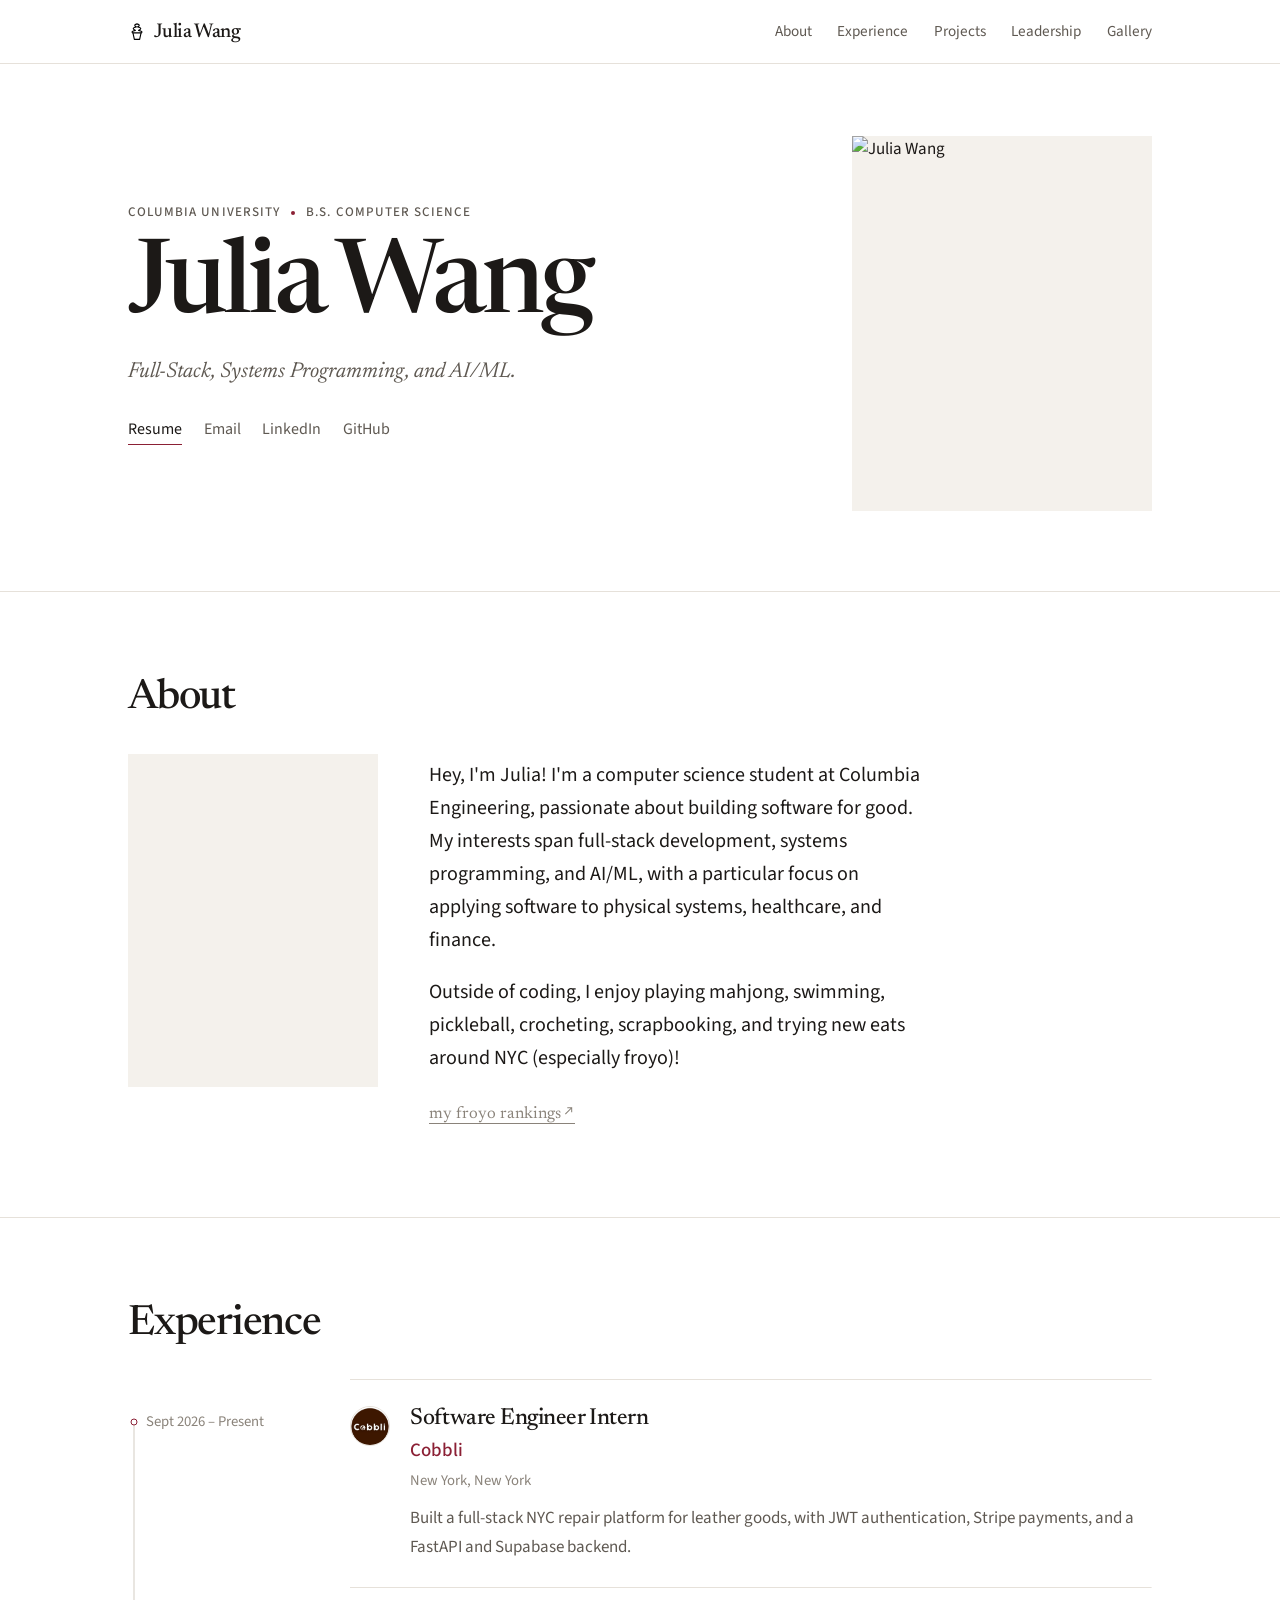
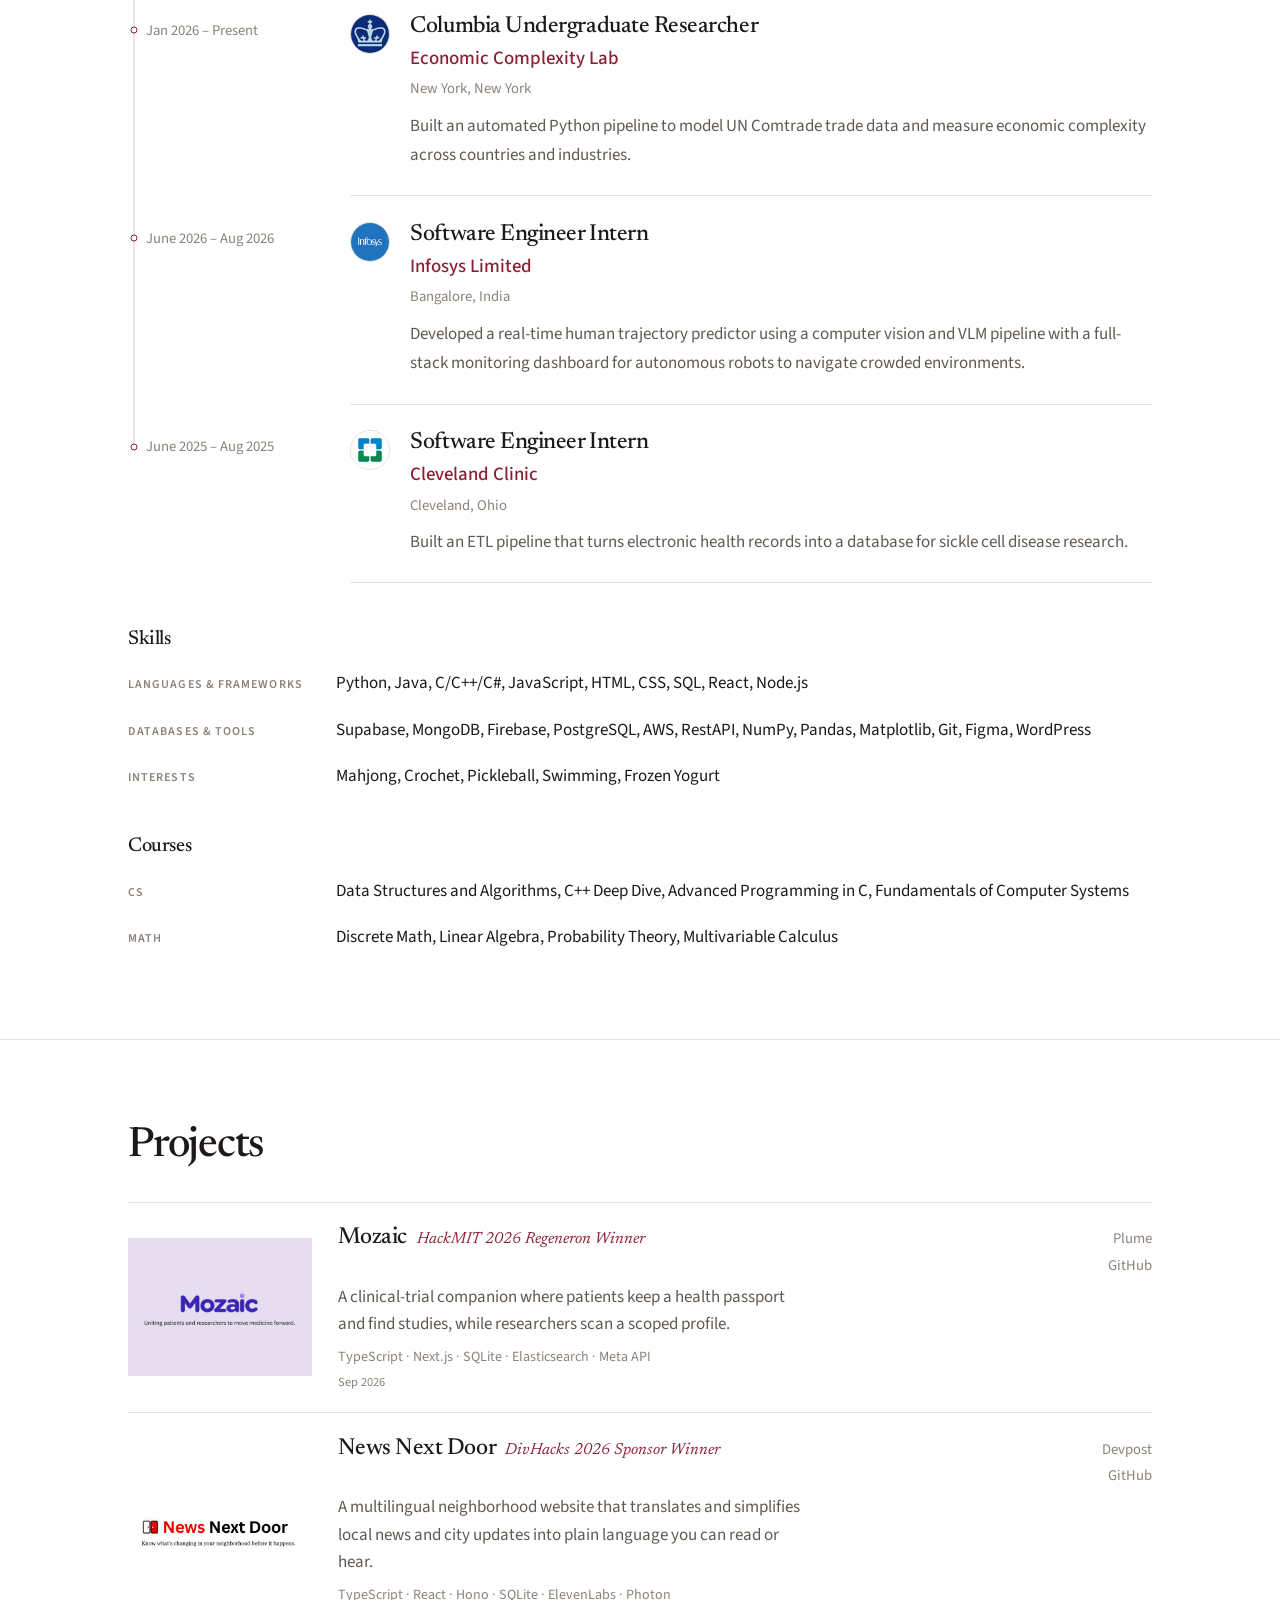
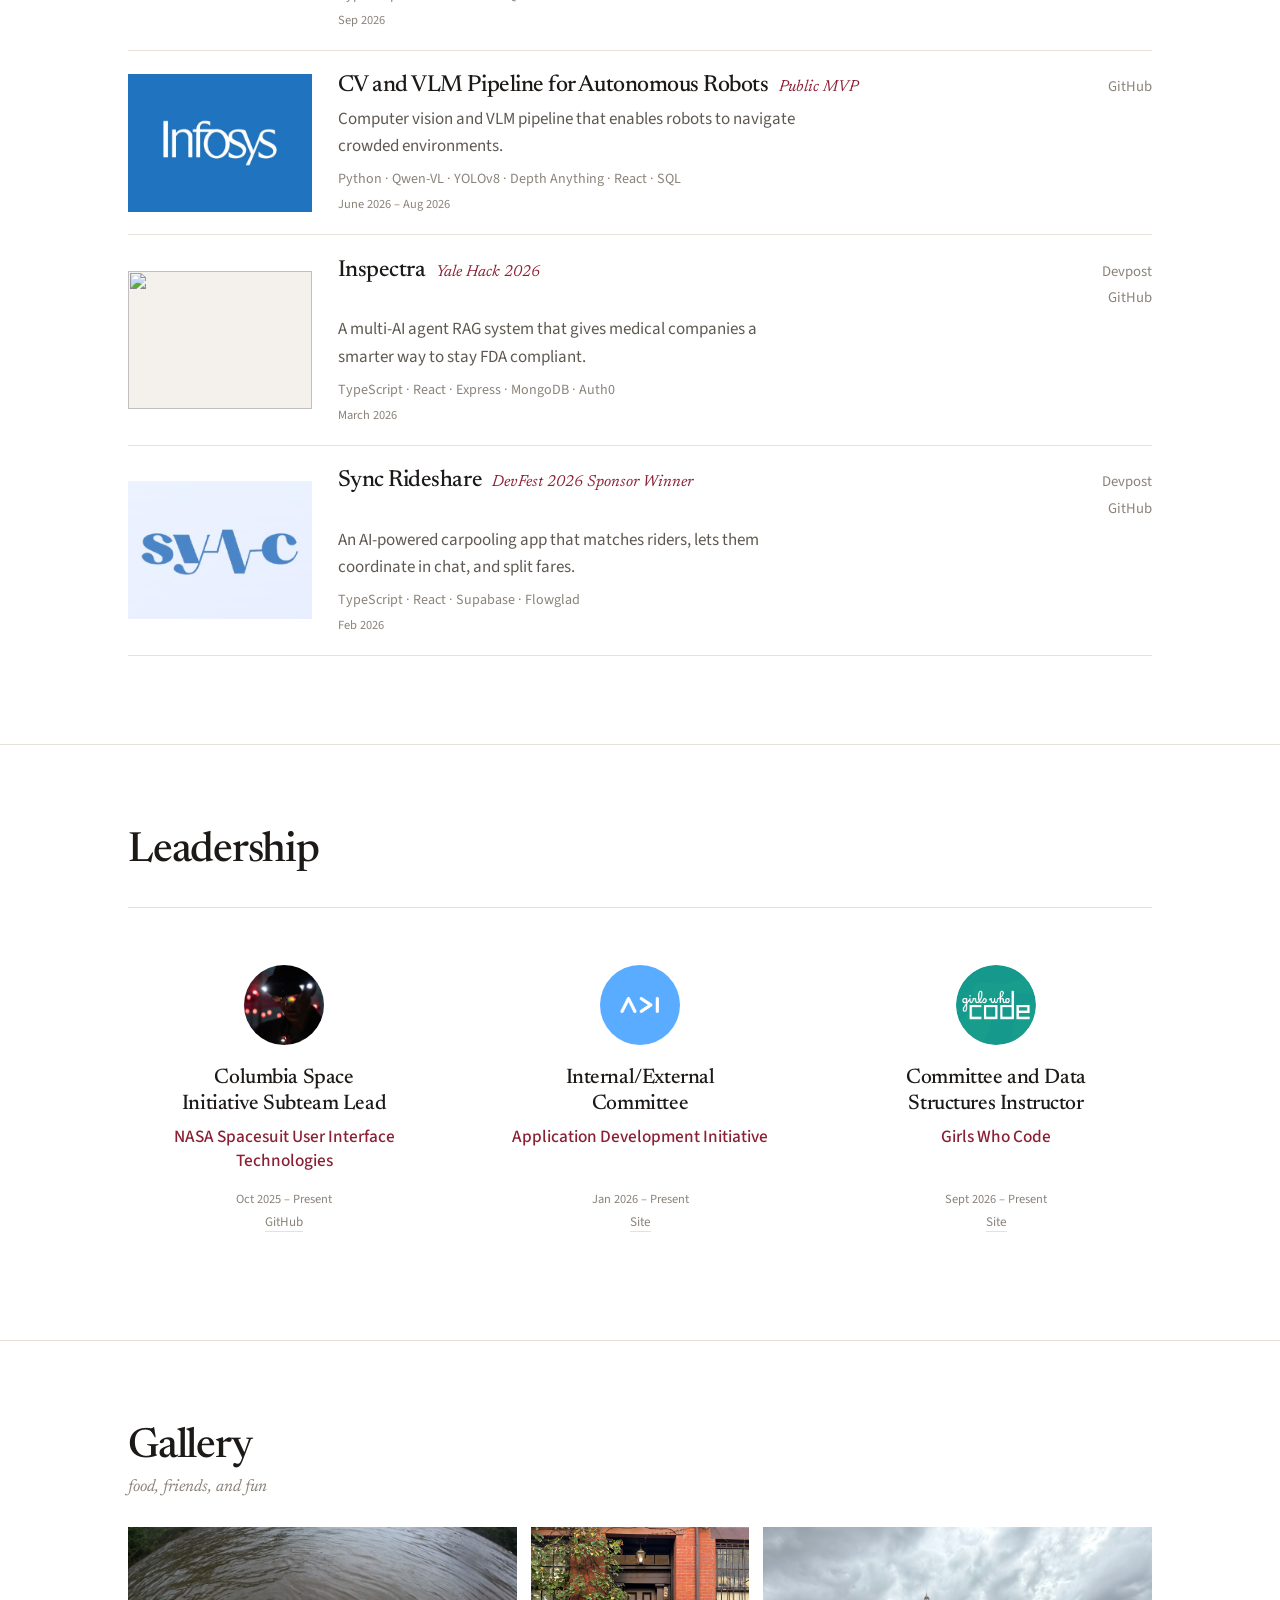
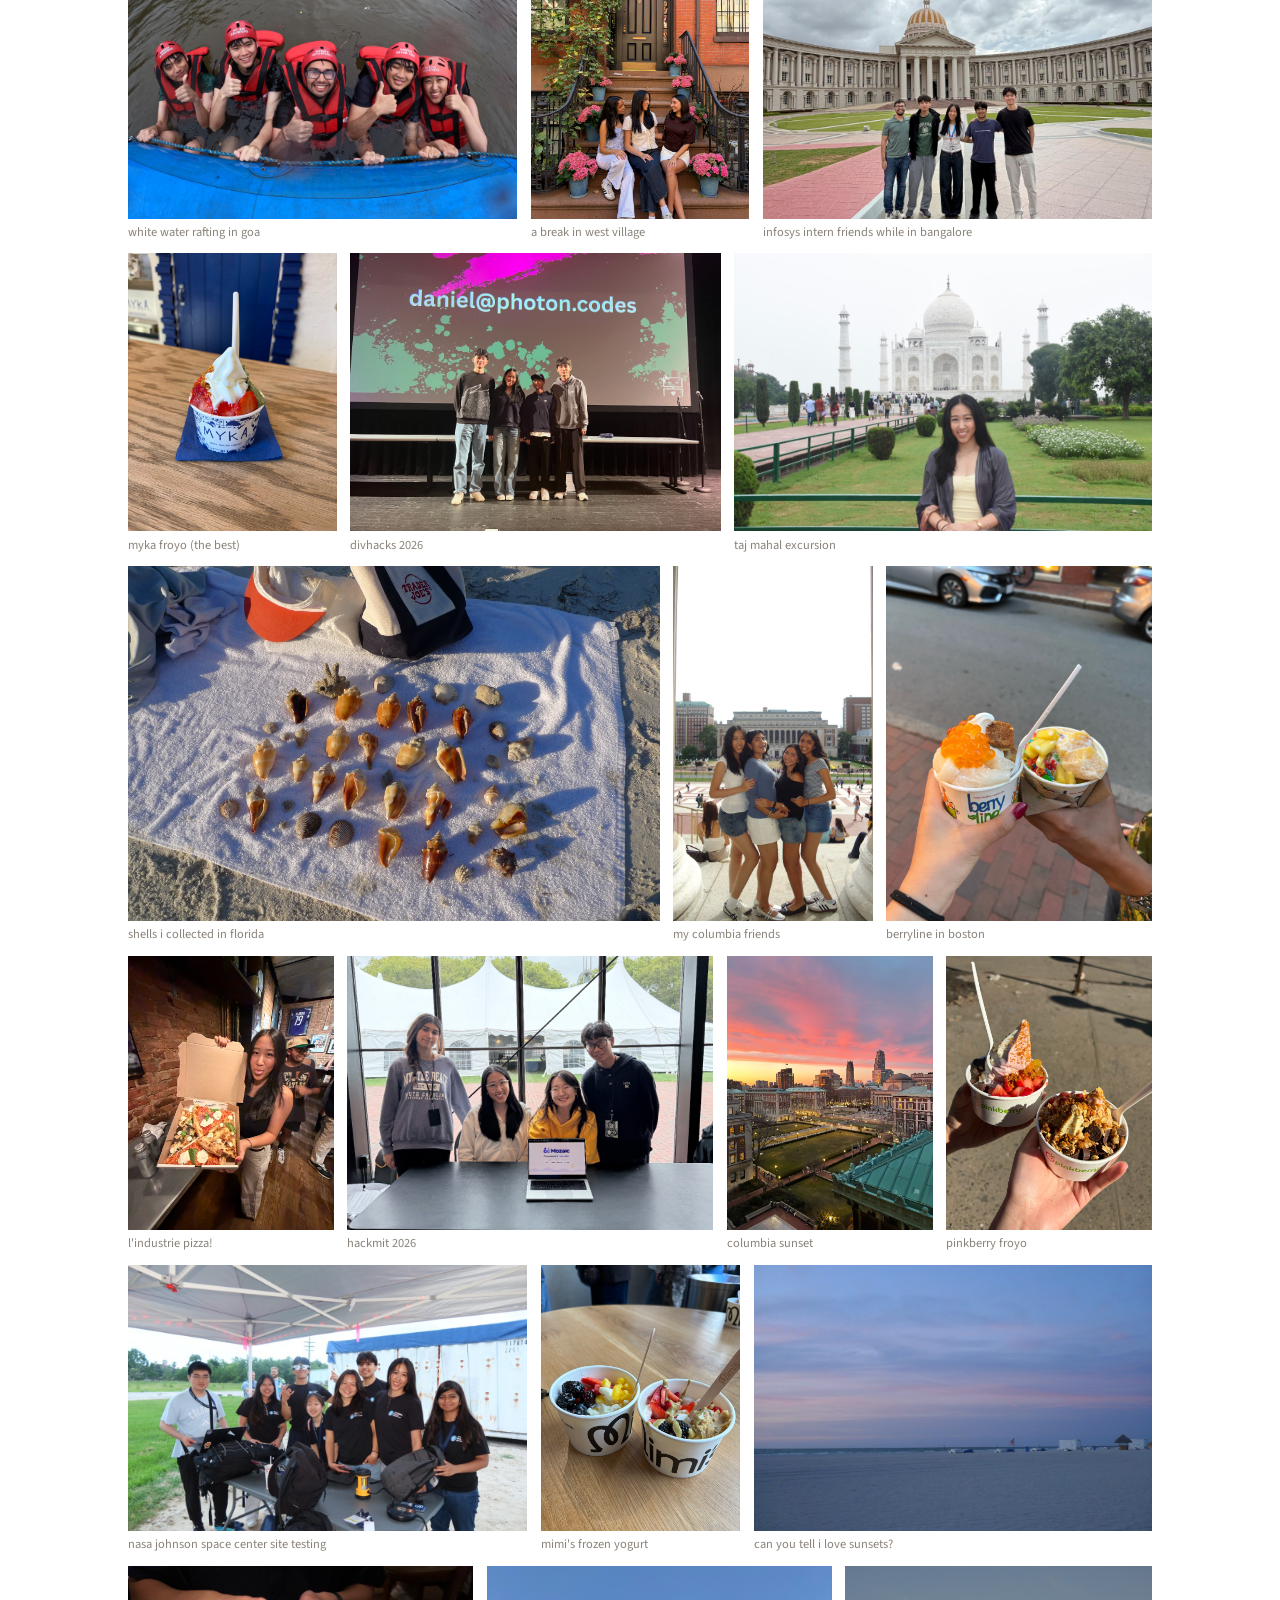
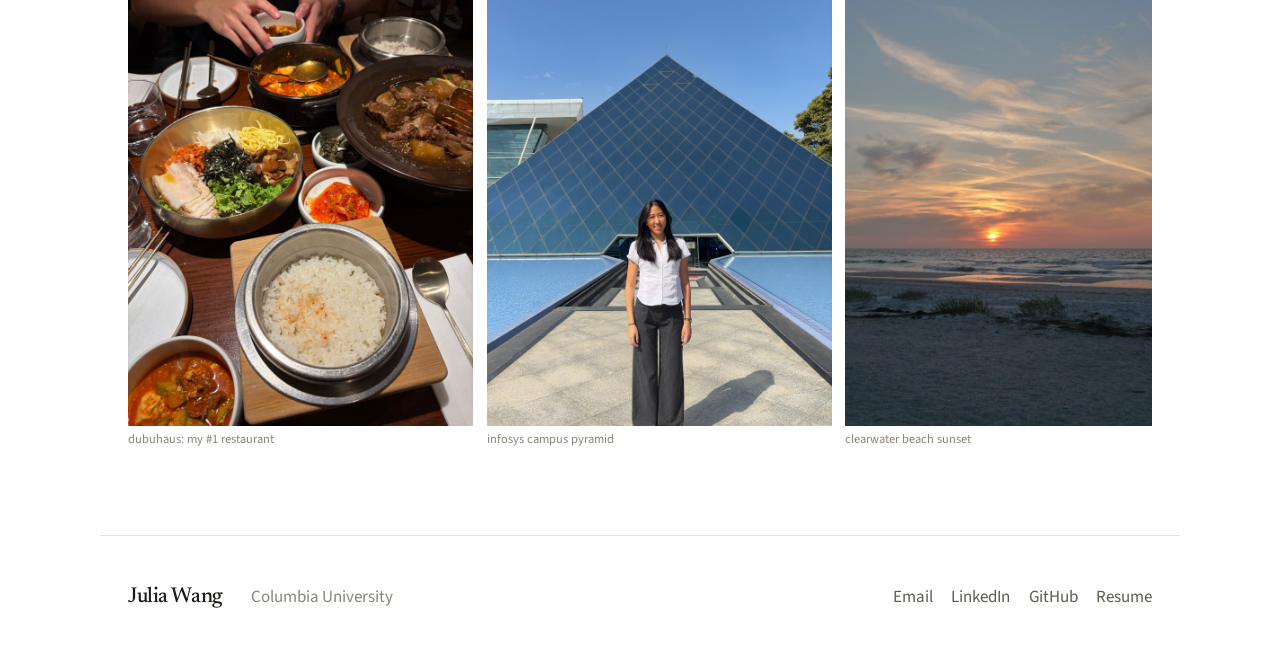
==== commit 2e333460: "final" ====
--- a/index.html
+++ b/index.html
@@ -5,7 +5,7 @@
   <meta name="viewport" content="width=device-width, initial-scale=1.0" />
   <title>Julia Wang</title>
   <link rel="icon" href="favicon.svg" type="image/svg+xml" />
-  <link rel="stylesheet" href="style.css?v=39" />
+  <link rel="stylesheet" href="style.css?v=77" />
   <link rel="preconnect" href="https://fonts.googleapis.com" />
   <link rel="preconnect" href="https://fonts.gstatic.com" crossorigin />
   <link href="https://fonts.googleapis.com/css2?family=Newsreader:ital,opsz,wght@0,6..72,400;0,6..72,500;0,6..72,600;1,6..72,400;1,6..72,500&family=Source+Sans+3:ital,wght@0,400;0,500;0,600;1,400&display=swap" rel="stylesheet" />
@@ -19,7 +19,7 @@
       <span></span>
     </div>
     <div class="nav-inner">
-      <a class="nav-logo" href="#top">Julia Wang</a>
+      <a class="nav-logo" href="#top"><img src="favicon.svg" alt="" width="22" height="22" />Julia Wang</a>
       <nav aria-label="Page">
         <ul class="nav-links">
           <li><a href="#about">About</a></li>
@@ -64,7 +64,10 @@
               with a particular focus on applying software to physical systems, healthcare, and finance.
             </p>
             <p>
-              Outside of coding, I enjoy playing mahjong, swimming, pickleball, crocheting, and trying new eats around NYC!
+              Outside of coding, I enjoy playing mahjong, swimming, pickleball, crocheting, scrapbooking, and trying new eats around NYC (especially froyo)!
+            </p>
+            <p class="froyo-link">
+              <a href="froyo.html">my froyo rankings<svg class="froyo-arrow" viewBox="0 0 10 10" width="10" height="10" aria-hidden="true"><path d="M2.4 7.6 7.6 2.4M4.2 2.4h3.4V5.8" fill="none" stroke="currentColor" stroke-width="0.9" stroke-linecap="square" stroke-linejoin="miter"/></svg></a>
             </p>
           </div>
         </div>
@@ -84,7 +87,7 @@
               <p class="role-place">New York, New York</p>
             </div>
             <p class="role-summary">
-              Built a full-stack NYC repair platform for leather goods, with authentication, Stripe payments, and a FastAPI and Supabase backend.
+              Built a full-stack NYC repair platform for leather goods, with JWT authentication, Stripe payments, and a FastAPI and Supabase backend.
             </p>
             <button type="button" class="role-open" aria-haspopup="dialog" aria-controls="experience-dialog" aria-expanded="false" aria-label="View details for Software Engineer Intern at Cobbli"></button>
           </article>
@@ -112,7 +115,7 @@
               <p class="role-place">Bangalore, India</p>
             </div>
             <p class="role-summary">
-              Developed a real-time trajectory predictor using a computer vision and VLM pipeline and engineered a monitoring dashboard for autonomous robots to navigate crowded environments.
+              Developed a real-time human trajectory predictor using a computer vision and VLM pipeline with a full-stack monitoring dashboard for autonomous robots to navigate crowded environments.
             </p>
             <button type="button" class="role-open" aria-haspopup="dialog" aria-controls="experience-dialog" aria-expanded="false" aria-label="View details for Software Engineer Intern at Infosys Limited"></button>
           </article>
@@ -147,6 +150,18 @@
             <dd>Mahjong, Crochet, Pickleball, Swimming, Frozen Yogurt</dd>
           </div>
         </dl>
+
+        <h3 class="skills-title">Courses</h3>
+        <dl class="skills">
+          <div>
+            <dt>CS</dt>
+            <dd>Data Structures and Algorithms, C++ Deep Dive, Advanced Programming in C, Fundamentals of Computer Systems</dd>
+          </div>
+          <div>
+            <dt>Math</dt>
+            <dd>Discrete Math, Linear Algebra, Probability Theory, Multivariable Calculus</dd>
+          </div>
+        </dl>
       </div>
     </section>
 
@@ -154,80 +169,99 @@
       <div class="section-inner">
         <h2>Projects</h2>
         <div class="project-list">
-          <a class="project" href="https://github.com/wang-julia/mozaic" target="_blank" rel="noopener">
+          <article class="project">
+            <a class="project-hit" href="https://github.com/wang-julia/mozaic" target="_blank" rel="noopener" aria-label="Mozaic on GitHub"></a>
             <span class="thumb">
-              <img class="thumb-center" src="images/mozaic.jpg" alt="" />
+              <img class="thumb-logo thumb-mozaic" src="images/mozaic-logo.png?v=4" alt="" />
             </span>
             <span class="project-body">
               <span class="project-title">
                 <span class="project-name">Mozaic <span class="aside">HackMIT 2026 Regeneron Winner</span></span>
-                <span class="go">GitHub</span>
+                <span class="project-links">
+                  <a class="go" href="https://plume.hackmit.org/project/jupxp-mskne-ykjyb-vpygr" target="_blank" rel="noopener">Plume</a>
+                  <a class="go" href="https://github.com/wang-julia/mozaic" target="_blank" rel="noopener">GitHub</a>
+                </span>
               </span>
-              <span class="project-desc">A clinical-trial companion where patients keep a health passport, find studies, and researchers scan a scoped profile.</span>
+              <span class="project-desc">A clinical-trial companion where patients keep a health passport and find studies, while researchers scan a scoped profile.</span>
               <span class="project-meta">TypeScript · Next.js · SQLite · Elasticsearch · Meta API</span>
               <span class="project-date">Sep 2026</span>
             </span>
-          </a>
-
-          <a class="project" href="https://github.com/wang-julia/News-Next-Door" target="_blank" rel="noopener">
+          </article>
+
+          <article class="project">
+            <a class="project-hit" href="https://github.com/wang-julia/News-Next-Door" target="_blank" rel="noopener" aria-label="News Next Door on GitHub"></a>
             <span class="thumb">
               <img class="thumb-logo" src="images/news-next-door.png" alt="" />
             </span>
             <span class="project-body">
               <span class="project-title">
                 <span class="project-name">News Next Door <span class="aside">DivHacks 2026 Sponsor Winner</span></span>
-                <span class="go">GitHub</span>
+                <span class="project-links">
+                  <a class="go" href="https://devpost.com/software/news-next-door" target="_blank" rel="noopener">Devpost</a>
+                  <a class="go" href="https://github.com/wang-julia/News-Next-Door" target="_blank" rel="noopener">GitHub</a>
+                </span>
               </span>
-              <span class="project-desc">A neighborhood paper that translates and simplifies local news and city updates into plain language you can read or hear.</span>
+              <span class="project-desc">A multilingual neighborhood website that translates and simplifies local news and city updates into plain language you can read or hear.</span>
               <span class="project-meta">TypeScript · React · Hono · SQLite · ElevenLabs · Photon</span>
               <span class="project-date">Sep 2026</span>
             </span>
-          </a>
-
-          <a class="project" href="https://github.com/wang-julia/vlm-amr-26" target="_blank" rel="noopener">
+          </article>
+
+          <article class="project">
+            <a class="project-hit" href="https://github.com/wang-julia/vlm-amr-26" target="_blank" rel="noopener" aria-label="CV and VLM Pipeline for Autonomous Robots on GitHub"></a>
             <span class="thumb">
               <img class="thumb-center" src="images/infosys.jpg" alt="" />
             </span>
             <span class="project-body">
               <span class="project-title">
-                <span class="project-name">Computer Vision and VLM for Autonomous Robot <span class="aside">Public MVP</span></span>
-                <span class="go">GitHub</span>
+                <span class="project-name">CV and VLM Pipeline for Autonomous Robots <span class="aside">Public MVP</span></span>
+                <span class="project-links">
+                  <a class="go" href="https://github.com/wang-julia/vlm-amr-26" target="_blank" rel="noopener">GitHub</a>
+                </span>
               </span>
               <span class="project-desc">Computer vision and VLM pipeline that enables robots to navigate crowded environments.</span>
               <span class="project-meta">Python · Qwen-VL · YOLOv8 · Depth Anything · React · SQL</span>
               <span class="project-date">June 2026 – Aug 2026</span>
             </span>
-          </a>
-
-          <a class="project" href="https://github.com/wang-julia/inspectra" target="_blank" rel="noopener">
+          </article>
+
+          <article class="project">
+            <a class="project-hit" href="https://github.com/wang-julia/inspectra" target="_blank" rel="noopener" aria-label="Inspectra on GitHub"></a>
             <span class="thumb">
               <img src="images/inspectra.jpg" alt="" />
             </span>
             <span class="project-body">
               <span class="project-title">
                 <span class="project-name">Inspectra <span class="aside">Yale Hack 2026</span></span>
-                <span class="go">GitHub</span>
+                <span class="project-links">
+                  <a class="go" href="https://devpost.com/software/inspectra" target="_blank" rel="noopener">Devpost</a>
+                  <a class="go" href="https://github.com/wang-julia/inspectra" target="_blank" rel="noopener">GitHub</a>
+                </span>
               </span>
-              <span class="project-desc">A multi-AI agent system that gives medical companies a smarter way to stay FDA compliant.</span>
+              <span class="project-desc">A multi-AI agent RAG system that gives medical companies a smarter way to stay FDA compliant.</span>
               <span class="project-meta">TypeScript · React · Express · MongoDB · Auth0</span>
               <span class="project-date">March 2026</span>
             </span>
-          </a>
-
-          <a class="project" href="https://github.com/wang-julia/SyncRideShare" target="_blank" rel="noopener">
+          </article>
+
+          <article class="project">
+            <a class="project-hit" href="https://github.com/wang-julia/SyncRideShare" target="_blank" rel="noopener" aria-label="Sync Rideshare on GitHub"></a>
             <span class="thumb">
               <img class="thumb-sync" src="images/sync-logo.png" alt="" />
             </span>
             <span class="project-body">
               <span class="project-title">
                 <span class="project-name">Sync Rideshare <span class="aside">DevFest 2026 Sponsor Winner</span></span>
-                <span class="go">GitHub</span>
+                <span class="project-links">
+                  <a class="go" href="https://devpost.com/software/sync-fk05vs" target="_blank" rel="noopener">Devpost</a>
+                  <a class="go" href="https://github.com/wang-julia/SyncRideShare" target="_blank" rel="noopener">GitHub</a>
+                </span>
               </span>
               <span class="project-desc">An AI-powered carpooling app that matches riders, lets them coordinate in chat, and split fares.</span>
               <span class="project-meta">TypeScript · React · Supabase · Flowglad</span>
               <span class="project-date">Feb 2026</span>
             </span>
-          </a>
+          </article>
         </div>
       </div>
     </section>
@@ -235,37 +269,33 @@
     <section id="leadership">
       <div class="section-inner">
         <h2>Leadership</h2>
-        <div class="project-list">
-          <a class="project" href="https://www.adicu.com/" target="_blank" rel="noopener">
-            <span class="thumb">
-              <img class="thumb-center" src="images/adi.png" alt="Application Development Initiative" />
-            </span>
-            <span class="project-body">
-              <span class="project-title">
-                <span class="project-name">Internal/External Committee</span>
-                <span class="go">Site</span>
-              </span>
-              <span class="project-org">Application Development Initiative</span>
-              <span class="project-desc">Creating communities and professional opportunities for Columbia CS students.</span>
-              <span class="project-date">January 2026 – Present</span>
-            </span>
-          </a>
-
-          <a class="project" href="https://github.com/columbiaspace/SUITS-MagicLeap-26" target="_blank" rel="noopener">
-            <span class="thumb">
-              <img src="images/nasa-suits.webp" alt="" />
-            </span>
-            <span class="project-body">
-              <span class="project-title">
-                <span class="project-name">Columbia Space Initiative Subteam Lead</span>
-                <span class="go">GitHub</span>
-              </span>
-              <span class="project-org">NASA Spacesuit User Interface Technologies</span>
-              <span class="project-desc">Designing AR technologies for NASA Spacesuit User Interface Technologies (SUITS).</span>
-              <span class="project-meta">C# · Unity · Magic Leap 2</span>
-              <span class="project-date">October 2025 – Present</span>
-            </span>
-          </a>
+        <div class="lead-row">
+          <article class="lead" data-detail="csi">
+            <img class="lead-mark" src="images/nasa-suits.webp" alt="" width="80" height="80" />
+            <span class="lead-role">Columbia Space Initiative Subteam Lead</span>
+            <span class="lead-org">NASA Spacesuit User Interface Technologies</span>
+            <span class="lead-date">Oct 2025 – Present</span>
+            <a class="lead-go" href="https://github.com/columbiaspace/SUITS-MagicLeap-26" target="_blank" rel="noopener">GitHub</a>
+            <button type="button" class="role-open" aria-haspopup="dialog" aria-controls="experience-dialog" aria-expanded="false" aria-label="View details for Columbia Space Initiative Subteam Lead"></button>
+          </article>
+
+          <article class="lead" data-detail="adi">
+            <img class="lead-mark" src="images/adi.png" alt="Application Development Initiative" width="80" height="80" />
+            <span class="lead-role">Internal/External <span class="lead-role-line">Committee</span></span>
+            <span class="lead-org">Application Development Initiative</span>
+            <span class="lead-date">Jan 2026 – Present</span>
+            <a class="lead-go" href="https://www.adicu.com/" target="_blank" rel="noopener">Site</a>
+            <button type="button" class="role-open" aria-haspopup="dialog" aria-controls="experience-dialog" aria-expanded="false" aria-label="View details for Internal/External Committee at Application Development Initiative"></button>
+          </article>
+
+          <article class="lead" data-detail="gwc">
+            <img class="lead-mark" src="images/girls-who-code.png" alt="Girls Who Code" width="80" height="80" />
+            <span class="lead-role">Committee and Data Structures Instructor</span>
+            <span class="lead-org">Girls Who Code</span>
+            <span class="lead-date">Sept 2026 – Present</span>
+            <a class="lead-go" href="https://girlswhocode.com/" target="_blank" rel="noopener">Site</a>
+            <button type="button" class="role-open" aria-haspopup="dialog" aria-controls="experience-dialog" aria-expanded="false" aria-label="View details for Committee and Data Structures Instructor at Girls Who Code"></button>
+          </article>
         </div>
       </div>
     </section>
@@ -273,35 +303,94 @@
     <section id="gallery">
       <div class="section-inner">
         <h2>Gallery</h2>
+        <p class="gallery-sub">food, friends, and fun</p>
         <div class="gallery">
           <div class="gallery-row">
             <figure class="shot">
+              <img src="images/rafting-goa.jpg" width="1024" height="768" alt="White water rafting in Goa, India" />
+              <figcaption>white water rafting in goa</figcaption>
+            </figure>
+            <figure class="shot">
+              <img src="images/west-village.jpg" width="768" height="1024" alt="Friends sitting on a West Village stoop" />
+              <figcaption>a break in west village</figcaption>
+            </figure>
+            <figure class="shot">
               <img src="images/infosys-friends.jpg" width="1024" height="768" alt="Infosys intern friends in front of a domed building" />
-              <figcaption>Infosys intern friends</figcaption>
+              <figcaption>infosys intern friends while in bangalore</figcaption>
+            </figure>
+          </div>
+          <div class="gallery-row">
+            <figure class="shot">
+              <img src="images/myka-froyo.jpg" width="768" height="1024" alt="A cup of Myka frozen yogurt" />
+              <figcaption>myka froyo (the best)</figcaption>
+            </figure>
+            <figure class="shot">
+              <img src="images/divhacks-2026.jpg" width="1024" height="768" alt="Team on stage at DivHacks 2026" />
+              <figcaption>divhacks 2026</figcaption>
+            </figure>
+            <figure class="shot">
+              <img src="images/taj-mahal.jpg" width="1024" height="682" alt="Standing in front of the Taj Mahal" />
+              <figcaption>taj mahal excursion</figcaption>
+            </figure>
+          </div>
+          <div class="gallery-row">
+            <figure class="shot">
+              <img src="images/florida-shells.jpg" width="1024" height="683" alt="Seashells collected on a Florida beach" />
+              <figcaption>shells i collected in florida</figcaption>
+            </figure>
+            <figure class="shot">
+              <img src="images/columbia-friends.jpg" width="576" height="1024" alt="Columbia friends on the Low Library steps" />
+              <figcaption>my columbia friends</figcaption>
+            </figure>
+            <figure class="shot">
+              <img src="images/berryline.jpg" width="768" height="1024" alt="Two cups of Berryline frozen yogurt" />
+              <figcaption>berryline in boston</figcaption>
+            </figure>
+          </div>
+          <div class="gallery-row">
+            <figure class="shot">
+              <img src="images/lindustrie-pizza.jpg" width="768" height="1024" alt="Holding a box of L'industrie pizza" />
+              <figcaption>l'industrie pizza!</figcaption>
+            </figure>
+            <figure class="shot">
+              <img src="images/hackmit-2026.jpg" width="1024" height="768" alt="Mozaic team at HackMIT 2026" />
+              <figcaption>hackmit 2026</figcaption>
+            </figure>
+            <figure class="shot">
+              <img src="images/columbia-sunset.jpg" width="768" height="1024" alt="Sunset over Columbia's campus" />
+              <figcaption>columbia sunset</figcaption>
+            </figure>
+            <figure class="shot">
+              <img src="images/pinkberry.jpg" width="768" height="1024" alt="Two cups of Pinkberry frozen yogurt" />
+              <figcaption>pinkberry froyo</figcaption>
+            </figure>
+          </div>
+          <div class="gallery-row">
+            <figure class="shot">
+              <img src="images/nasa-jsc.jpg" width="1024" height="682" alt="NASA JSC site testing with the Columbia Space Initiative team" />
+              <figcaption>nasa johnson space center site testing</figcaption>
             </figure>
             <figure class="shot">
               <img src="images/mimis.jpg" width="768" height="1024" alt="Two cups of Mimi's frozen yogurt" />
-              <figcaption>Mimi's frozen yogurt</figcaption>
-            </figure>
-          </div>
-          <div class="gallery-row">
-            <figure class="shot">
-              <img src="images/taj-mahal.jpg" width="1024" height="682" alt="Standing in front of the Taj Mahal" />
-              <figcaption>Taj Mahal this summer</figcaption>
-            </figure>
+              <figcaption>mimi's frozen yogurt</figcaption>
+            </figure>
+            <figure class="shot">
+              <img src="images/sunset-beach.jpg" width="1024" height="683" alt="A quiet beach at dusk" />
+              <figcaption>can you tell i love sunsets?</figcaption>
+            </figure>
+          </div>
+          <div class="gallery-row">
             <figure class="shot">
               <img src="images/dubuhaus.jpg" width="768" height="1024" alt="A table of dishes at DubuHaus" />
-              <figcaption>DubuHaus: My #1 restaurant</figcaption>
-            </figure>
-          </div>
-          <div class="gallery-row">
-            <figure class="shot">
-              <img src="images/columbia-friends.jpg" width="576" height="1024" alt="Columbia friends on the Low Library steps" />
-              <figcaption>My Columbia friends</figcaption>
-            </figure>
-            <figure class="shot">
-              <img src="images/nasa-jsc.jpg" width="1024" height="682" alt="NASA JSC site testing with the Columbia Space Initiative team" />
-              <figcaption>NASA JSC site testing</figcaption>
+              <figcaption>dubuhaus: my #1 restaurant</figcaption>
+            </figure>
+            <figure class="shot">
+              <img src="images/infosys-pyramid.jpg" width="768" height="1024" alt="Standing in front of the Infosys campus pyramid" />
+              <figcaption>infosys campus pyramid</figcaption>
+            </figure>
+            <figure class="shot">
+              <img src="images/clearwater-sunset.jpg" width="683" height="1024" alt="Sunset over Clearwater Beach" />
+              <figcaption>clearwater beach sunset</figcaption>
             </figure>
           </div>
         </div>
@@ -338,6 +427,19 @@
     <li>Built an ETL pipeline using SQL and Excel to ingest and transform 200+ electronic health records into a centralized relational database, automating data extraction for sickle cell disease research and reducing manual data preparation for clinicians by 70%.</li>
     <li>Implemented Python analytics and workflows to query clinical data, run regression and correlation analyses, and visualize results.</li>
   </template>
+  <template id="detail-csi">
+    <li>Developed 3D AR software in Unity C# for the Magic Leap 2 headset to assist astronauts with lunar terrain navigation and EVA.</li>
+    <li>Managed development across a 20-member Navigation subteam, directing weekly sprints, task delegation, Git branching/PR workflows, code reviews, and implementation of an AI voice assistant and dynamic A* path-finding system using real-time telemetry.</li>
+    <li>Led team through weeklong testing at NASA JSC, managing flight logistics and team safety, while driving daily build/test cycles.</li>
+  </template>
+  <template id="detail-adi">
+    <li>Plan 10+ events per semester serving Columbia’s 1,400+ undergraduate CS students, creating opportunities for technical learning, networking, and professional development.</li>
+    <li>Lead outreach to companies, engineers, and recruiters to organize professional panels and connect students with industry insights and career opportunities.</li>
+  </template>
+  <template id="detail-gwc">
+    <li>Lead recruitment and outreach efforts through in-person and virtual panels, introducing NYC high school girls to opportunities in computer science, technology, and engineering.</li>
+    <li>Teach weekly in-person data structures classes, guiding students through core concepts including arrays, linked lists, trees, graphs, and algorithmic problem-solving.</li>
+  </template>
 
   <dialog id="experience-dialog" class="experience-dialog" aria-labelledby="experience-dialog-title">
     <div class="experience-dialog-card">
@@ -350,6 +452,6 @@
     </div>
   </dialog>
 
-  <script src="main.js?v=9"></script>
+  <script src="main.js?v=10"></script>
 </body>
 </html>
--- a/style.css
+++ b/style.css
@@ -92,10 +92,19 @@
 }
 
 .nav-logo {
+  display: inline-flex;
+  align-items: center;
+  gap: 0.45rem;
   font-family: var(--serif);
   font-size: 1.25rem;
   font-weight: 500;
   letter-spacing: -0.02em;
+}
+
+.nav-logo img {
+  width: 1.15rem;
+  height: 1.15rem;
+  display: block;
 }
 
 .nav-links {
@@ -249,7 +258,9 @@
   width: 100%;
   height: 100%;
   object-fit: cover;
-  object-position: center 30%;
+  object-position: center 82%;
+  transform: scale(1.5);
+  transform-origin: center 82%;
   display: block;
 }
 
@@ -259,12 +270,39 @@
   gap: 1.15rem;
   max-width: 62ch;
   padding-top: 0.35rem;
+  color: var(--ink);
 }
 
 .prose p {
   color: var(--ink);
   font-size: 1.25rem;
   line-height: 1.65;
+}
+
+.froyo-link {
+  margin-top: 0.15rem;
+}
+
+.froyo-link a {
+  font-family: var(--serif);
+  font-size: 1.05rem;
+  font-weight: 400;
+  color: var(--faint);
+  text-decoration: none;
+  border-bottom: 0.5px solid currentColor;
+  padding-bottom: 0.08em;
+}
+
+.froyo-link a .froyo-arrow {
+  display: inline-block;
+  width: 0.68em;
+  height: 0.68em;
+  margin-left: 0.12em;
+  vertical-align: 0.05em;
+}
+
+.froyo-link a:hover {
+  color: var(--accent);
 }
 
 /* ── Experience ── */
@@ -502,6 +540,12 @@
   line-height: 1.2;
 }
 
+.experience-dialog-org {
+  margin-top: 0.35rem;
+  color: var(--accent);
+  font-weight: 500;
+}
+
 .experience-dialog-date {
   margin-top: 0.55rem;
   color: var(--faint);
@@ -569,6 +613,7 @@
 
 /* ── Projects ── */
 .project {
+  position: relative;
   display: grid;
   grid-template-columns: 11.5rem minmax(0, 1fr);
   gap: 1.35rem 1.6rem;
@@ -580,8 +625,13 @@
 
 .project:last-child { border-bottom: 1px solid var(--rule); }
 
-.project:hover .project-name,
-.project:hover .go { color: var(--accent); }
+.project-hit {
+  position: absolute;
+  inset: 0;
+  z-index: 1;
+}
+
+.project:hover .project-name { color: var(--accent); }
 
 .project:hover .thumb img { transform: scale(1.035); }
 
@@ -606,6 +656,11 @@
 .thumb img.thumb-sync {
   object-position: center -11%;
   background-color: #ecf2fe;
+  transform: scale(1.42);
+}
+
+.project:hover .thumb img.thumb-sync {
+  transform: scale(1.46);
 }
 
 .thumb img.thumb-logo {
@@ -615,6 +670,16 @@
   background: #fff;
 }
 
+.thumb img.thumb-mozaic {
+  padding: 0;
+  background: #e6ddf0;
+  transform: none;
+}
+
+.project:hover .thumb img.thumb-mozaic {
+  transform: scale(1.035);
+}
+
 .thumb-plain {
   display: grid;
   place-items: center;
@@ -639,6 +704,16 @@
   gap: 1rem;
 }
 
+.project-links {
+  position: relative;
+  z-index: 2;
+  display: flex;
+  flex-direction: column;
+  align-items: flex-end;
+  gap: 0.12rem;
+  flex-shrink: 0;
+}
+
 .project-name {
   font-family: var(--serif);
   font-size: 1.45rem;
@@ -657,7 +732,7 @@
   font-style: italic;
   font-weight: 400;
   font-size: 1rem;
-  color: var(--faint);
+  color: var(--accent);
   margin-left: 0.35rem;
   letter-spacing: 0;
 }
@@ -666,6 +741,13 @@
   flex-shrink: 0;
   font-size: 0.92rem;
   color: var(--faint);
+  border-bottom: 1px solid transparent;
+}
+
+.go:hover,
+.go:focus-visible {
+  color: var(--accent);
+  border-bottom-color: var(--accent);
 }
 
 .project-desc {
@@ -686,24 +768,138 @@
   line-height: 1.3;
 }
 
+/* ── Leadership ── */
+.lead-row {
+  display: grid;
+  grid-template-columns: repeat(3, minmax(0, 1fr));
+  column-gap: 2.75rem;
+  border-top: 1px solid var(--rule);
+  padding-top: 2.4rem;
+}
+
+.lead {
+  position: relative;
+  display: grid;
+  grid-row: span 5;
+  grid-template-rows: subgrid;
+  justify-items: center;
+  align-items: start;
+  text-align: center;
+  row-gap: 0.42rem;
+  min-width: 0;
+  padding: 1.15rem 0.85rem 1.25rem;
+  color: inherit;
+  cursor: pointer;
+  transition: background-color 0.16s ease;
+}
+
+.lead-mark {
+  width: 80px;
+  height: 80px;
+  border-radius: 50%;
+  object-fit: cover;
+  object-position: center;
+  margin-bottom: 0.85rem;
+}
+
+.lead-role {
+  font-family: var(--serif);
+  font-size: 1.32rem;
+  font-weight: 500;
+  letter-spacing: -0.02em;
+  line-height: 1.25;
+  text-wrap: balance;
+  max-width: 16rem;
+}
+
+.lead-role-line {
+  display: block;
+}
+
+.lead-org {
+  color: var(--accent);
+  font-size: 1.08rem;
+  font-weight: 500;
+  line-height: 1.4;
+  max-width: 18rem;
+}
+
+.lead-date {
+  margin-top: 0.7rem;
+  font-size: 0.78rem;
+  line-height: 1.3;
+  color: var(--faint);
+}
+
+.lead-go {
+  position: relative;
+  z-index: 2;
+  font-size: 0.82rem;
+  line-height: 1.3;
+  color: var(--faint);
+  border-bottom: 1px solid var(--rule);
+}
+
+.lead .role-open {
+  z-index: 1;
+}
+
+.lead:hover {
+  background-color: var(--wash);
+}
+
+.lead:hover .lead-role {
+  color: var(--accent);
+}
+
+.lead-go:hover,
+.lead-go:focus-visible {
+  color: var(--accent);
+  border-bottom-color: var(--accent);
+}
+
+.lead:has(.role-open:focus-visible) {
+  background-color: var(--wash);
+  outline: 2px solid var(--accent);
+  outline-offset: 3px;
+}
+
+@media (max-width: 760px) {
+  .lead-row {
+    grid-template-columns: minmax(0, 1fr);
+    row-gap: 2.85rem;
+  }
+}
+
 /* ── Gallery ── */
 #gallery {
   background: #fff;
 }
 
+#gallery h2 {
+  margin-bottom: 0.4rem;
+}
+
+.gallery-sub {
+  margin: 0 0 1.75rem;
+  font-family: var(--serif);
+  font-style: italic;
+  font-size: 1.05rem;
+  font-weight: 400;
+  line-height: 1.3;
+  color: var(--faint);
+}
+
 .gallery {
   --gallery-gap: 0.85rem;
-  display: flex;
-  flex-direction: column;
+  display: grid;
+  grid-template-columns: repeat(2, minmax(0, 1fr));
   gap: var(--gallery-gap);
   width: 100%;
 }
 
 .gallery-row {
-  display: grid;
-  grid-template-columns: minmax(0, 1fr);
-  gap: var(--gallery-gap);
-  align-items: start;
+  display: contents;
 }
 
 .shot {
@@ -725,9 +921,102 @@
 }
 
 @media (min-width: 761px) {
-  .gallery-row:nth-child(1) { grid-template-columns: 1.333333fr 0.75fr; }
-  .gallery-row:nth-child(2) { grid-template-columns: 1.501466fr 0.75fr; }
-  .gallery-row:nth-child(3) { grid-template-columns: 0.5625fr 1.501466fr; }
+  .gallery {
+    display: flex;
+    flex-direction: column;
+  }
+
+  .gallery-row {
+    display: grid;
+    gap: var(--gallery-gap);
+    align-items: start;
+  }
+
+  .gallery-row:nth-child(1) { grid-template-columns: 1.333333fr 0.75fr 1.333333fr; }
+  .gallery-row:nth-child(2) { grid-template-columns: 0.75fr 1.333333fr 1.501466fr; }
+  .gallery-row:nth-child(3) { grid-template-columns: 1.499268fr 0.5625fr 0.75fr; }
+  .gallery-row:nth-child(4) { grid-template-columns: 0.75fr 1.333333fr 0.75fr 0.75fr; }
+  .gallery-row:nth-child(5) { grid-template-columns: 1.501466fr 0.75fr 1.499268fr; }
+  .gallery-row:nth-child(6) { grid-template-columns: 0.75fr 0.75fr 0.666992fr; }
+}
+
+/* ── Froyo rankings ── */
+.froyo-page .froyo-main {
+  max-width: 36rem;
+  margin: 0 auto;
+  padding: 4.5rem 1.75rem 6rem;
+}
+
+.froyo-page h1 {
+  font-family: var(--serif);
+  font-weight: 500;
+  font-size: clamp(2rem, 4vw, 2.6rem);
+  letter-spacing: -0.03em;
+  line-height: 1.1;
+  margin-bottom: 2.25rem;
+}
+
+.froyo-ranks {
+  list-style: none;
+  counter-reset: froyo;
+}
+
+.froyo-ranks li {
+  display: grid;
+  grid-template-columns: 1.6rem minmax(0, 1fr);
+  column-gap: 0.85rem;
+  padding: 1.05rem 0;
+  border-top: 1px solid var(--rule);
+}
+
+.froyo-ranks li:last-child {
+  border-bottom: 1px solid var(--rule);
+}
+
+.froyo-ranks li::before {
+  counter-increment: froyo;
+  content: counter(froyo);
+  color: var(--faint);
+  font-variant-numeric: tabular-nums;
+  padding-top: 0.2rem;
+}
+
+.froyo-ranks a {
+  font-family: var(--serif);
+  font-size: 1.35rem;
+  font-weight: 500;
+  letter-spacing: -0.02em;
+  line-height: 1.25;
+  color: var(--ink);
+  text-decoration: underline;
+  text-underline-offset: 0.16em;
+  text-decoration-thickness: 1px;
+}
+
+.froyo-ranks a:hover {
+  color: var(--accent);
+}
+
+.froyo-place {
+  display: block;
+  margin-top: 0.22rem;
+  font-size: 0.92rem;
+  color: var(--faint);
+}
+
+.froyo-addr {
+  display: block;
+  margin-top: 0.08rem;
+  font-size: 0.88rem;
+  color: var(--faint);
+}
+
+.froyo-more {
+  margin-top: 1.75rem;
+  font-family: var(--serif);
+  font-style: italic;
+  font-size: 0.95rem;
+  color: var(--faint);
 }
 
 /* ── Footer ── */
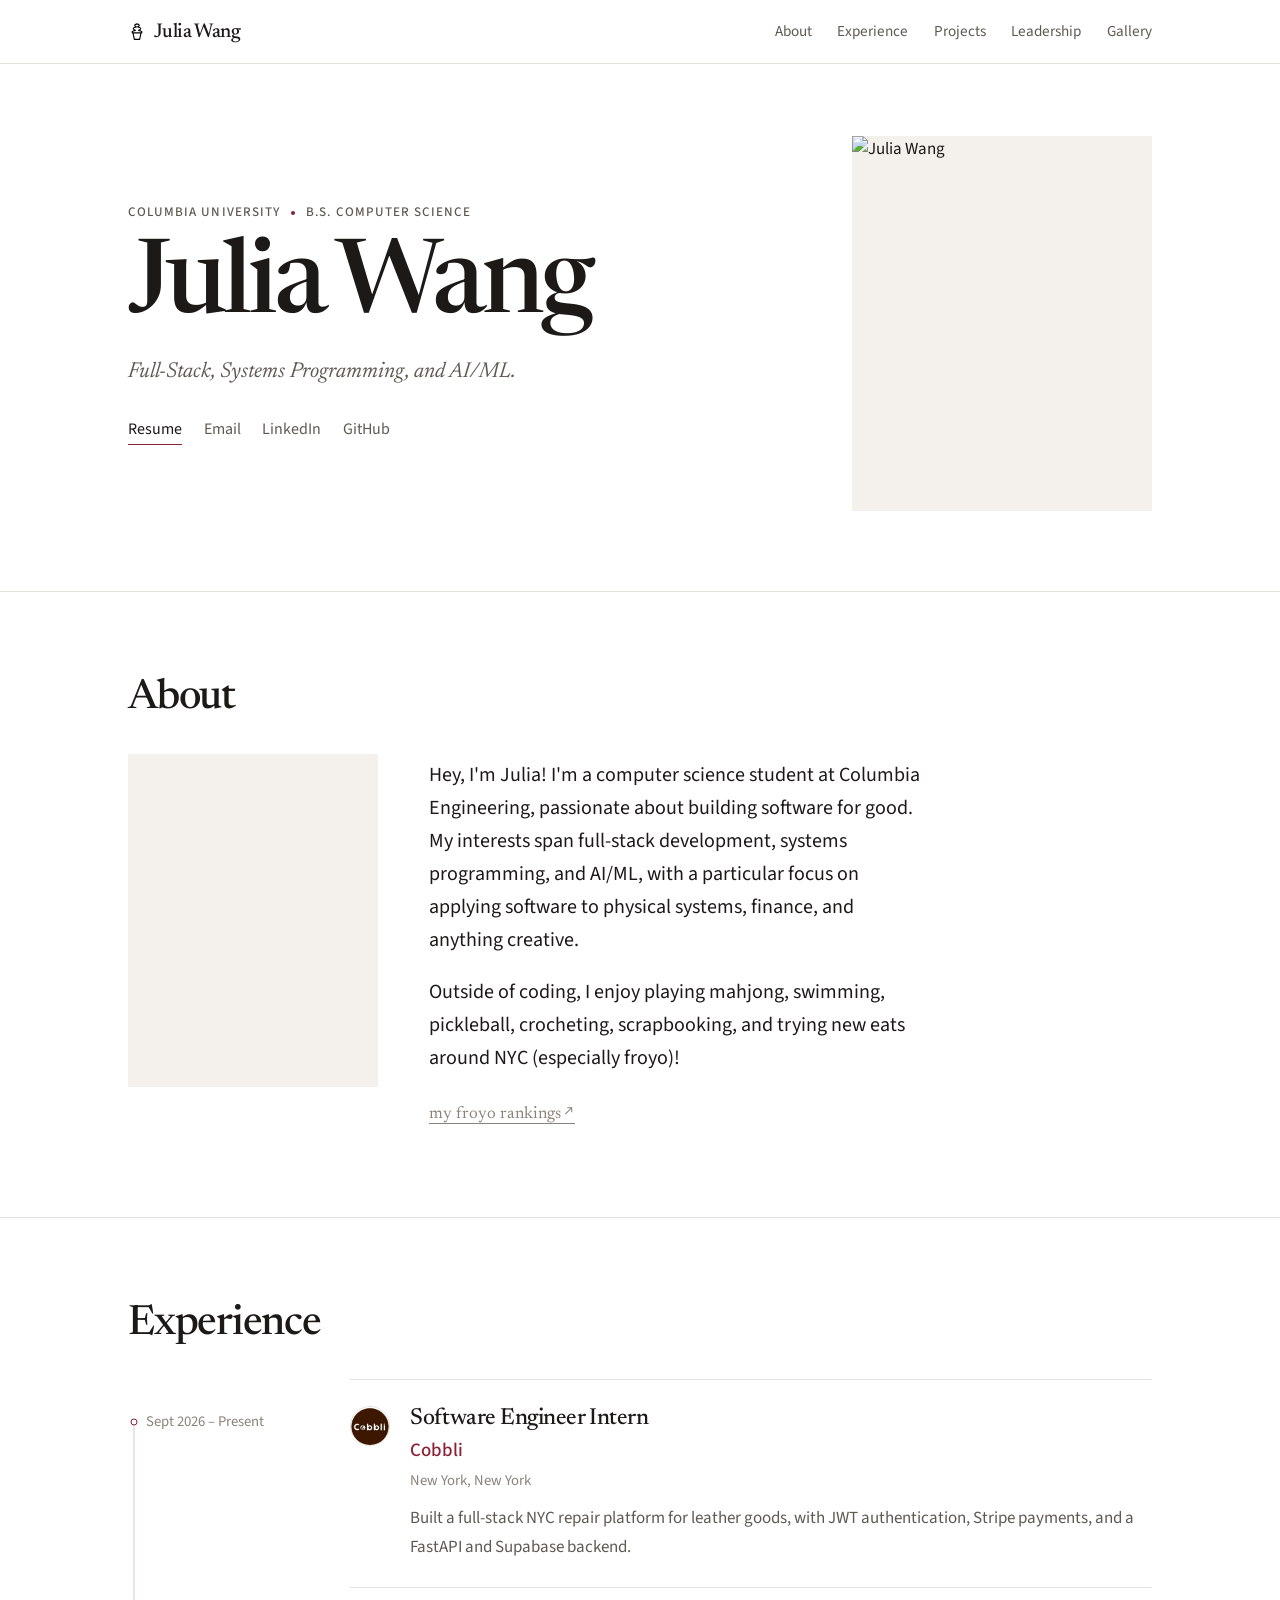
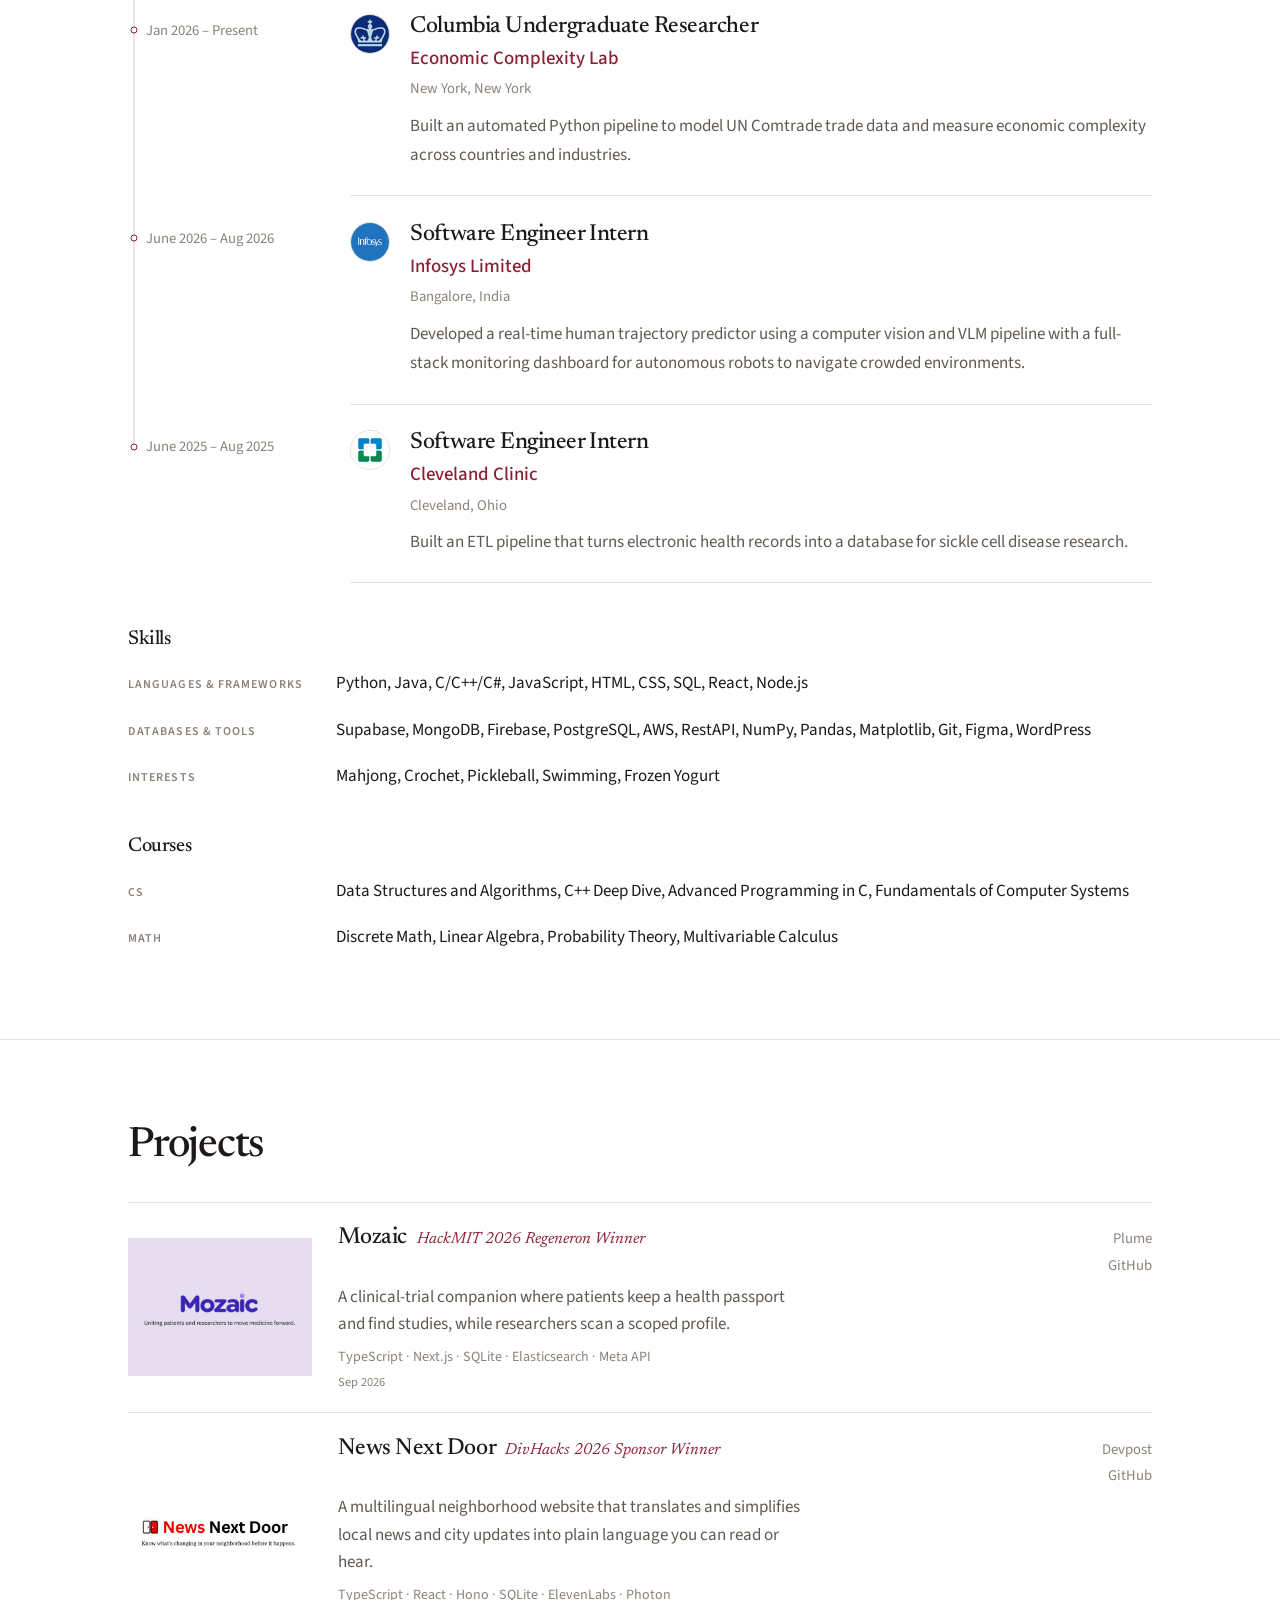
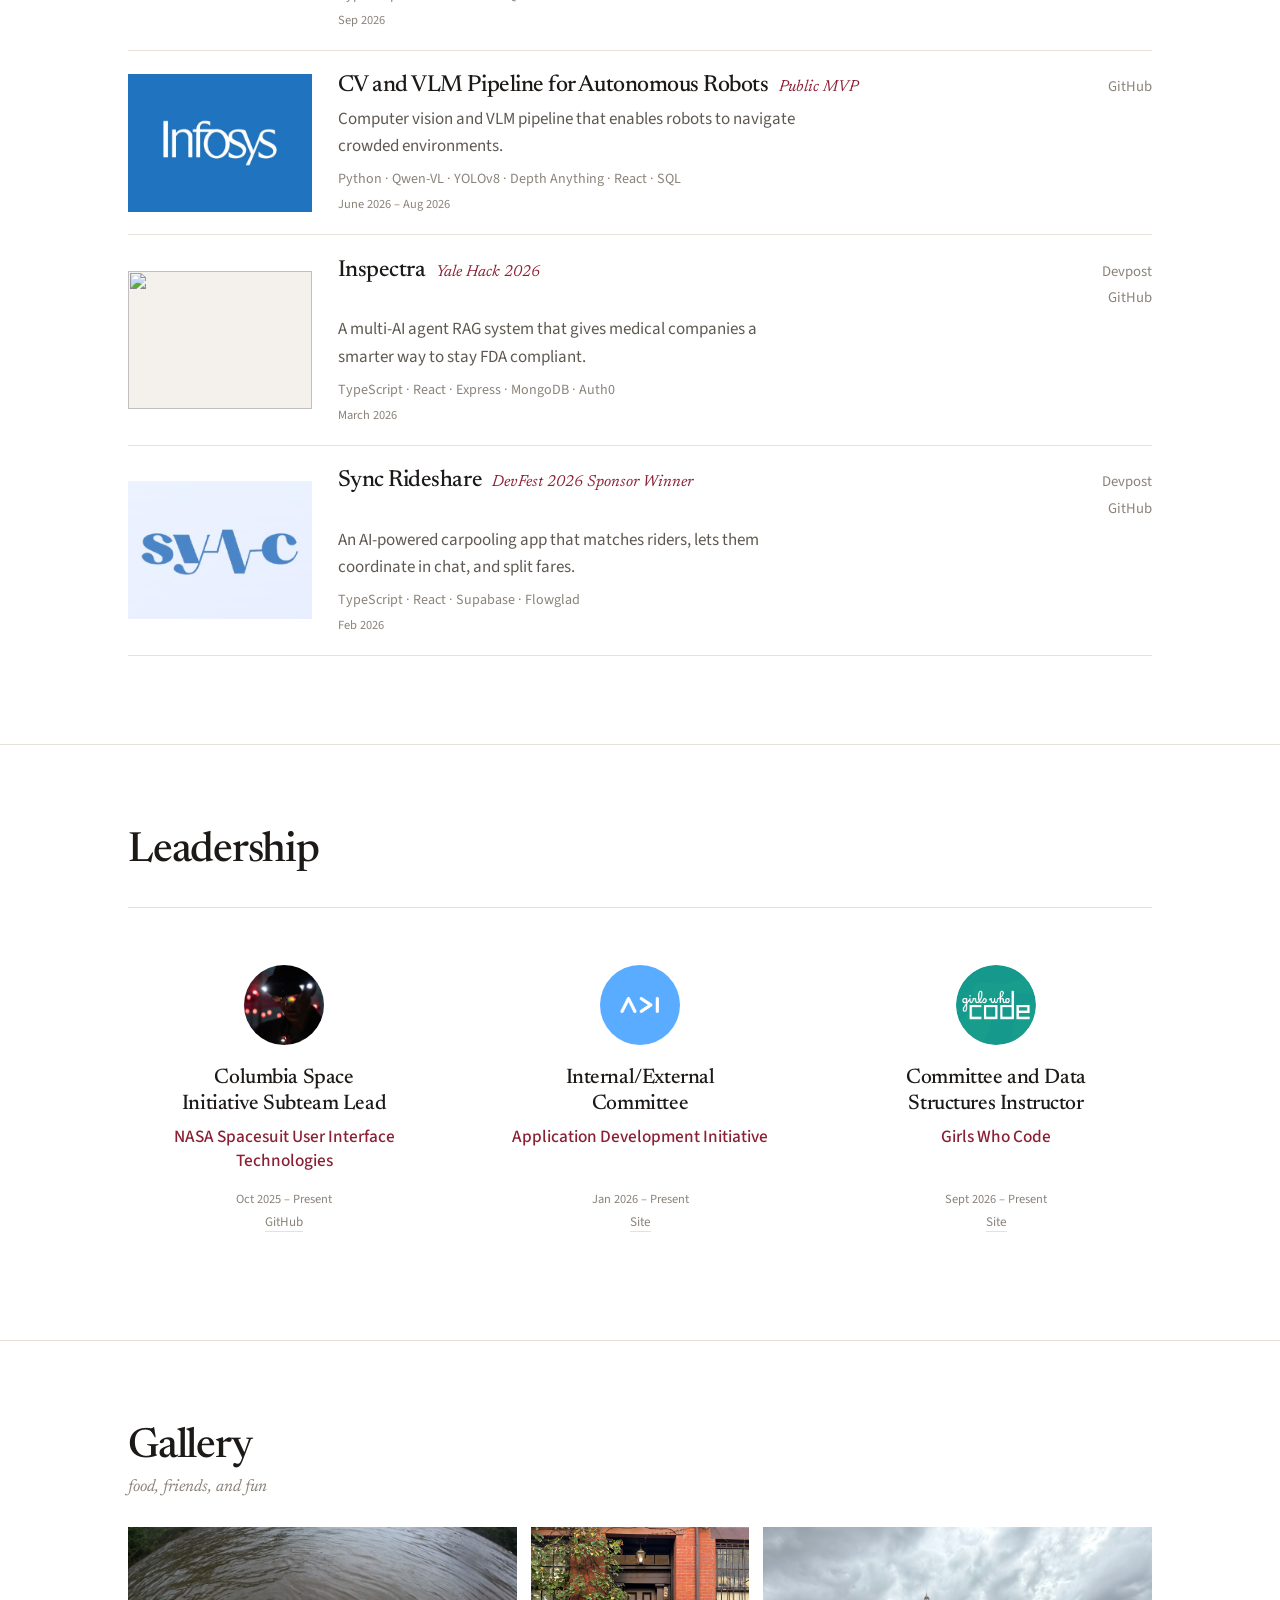
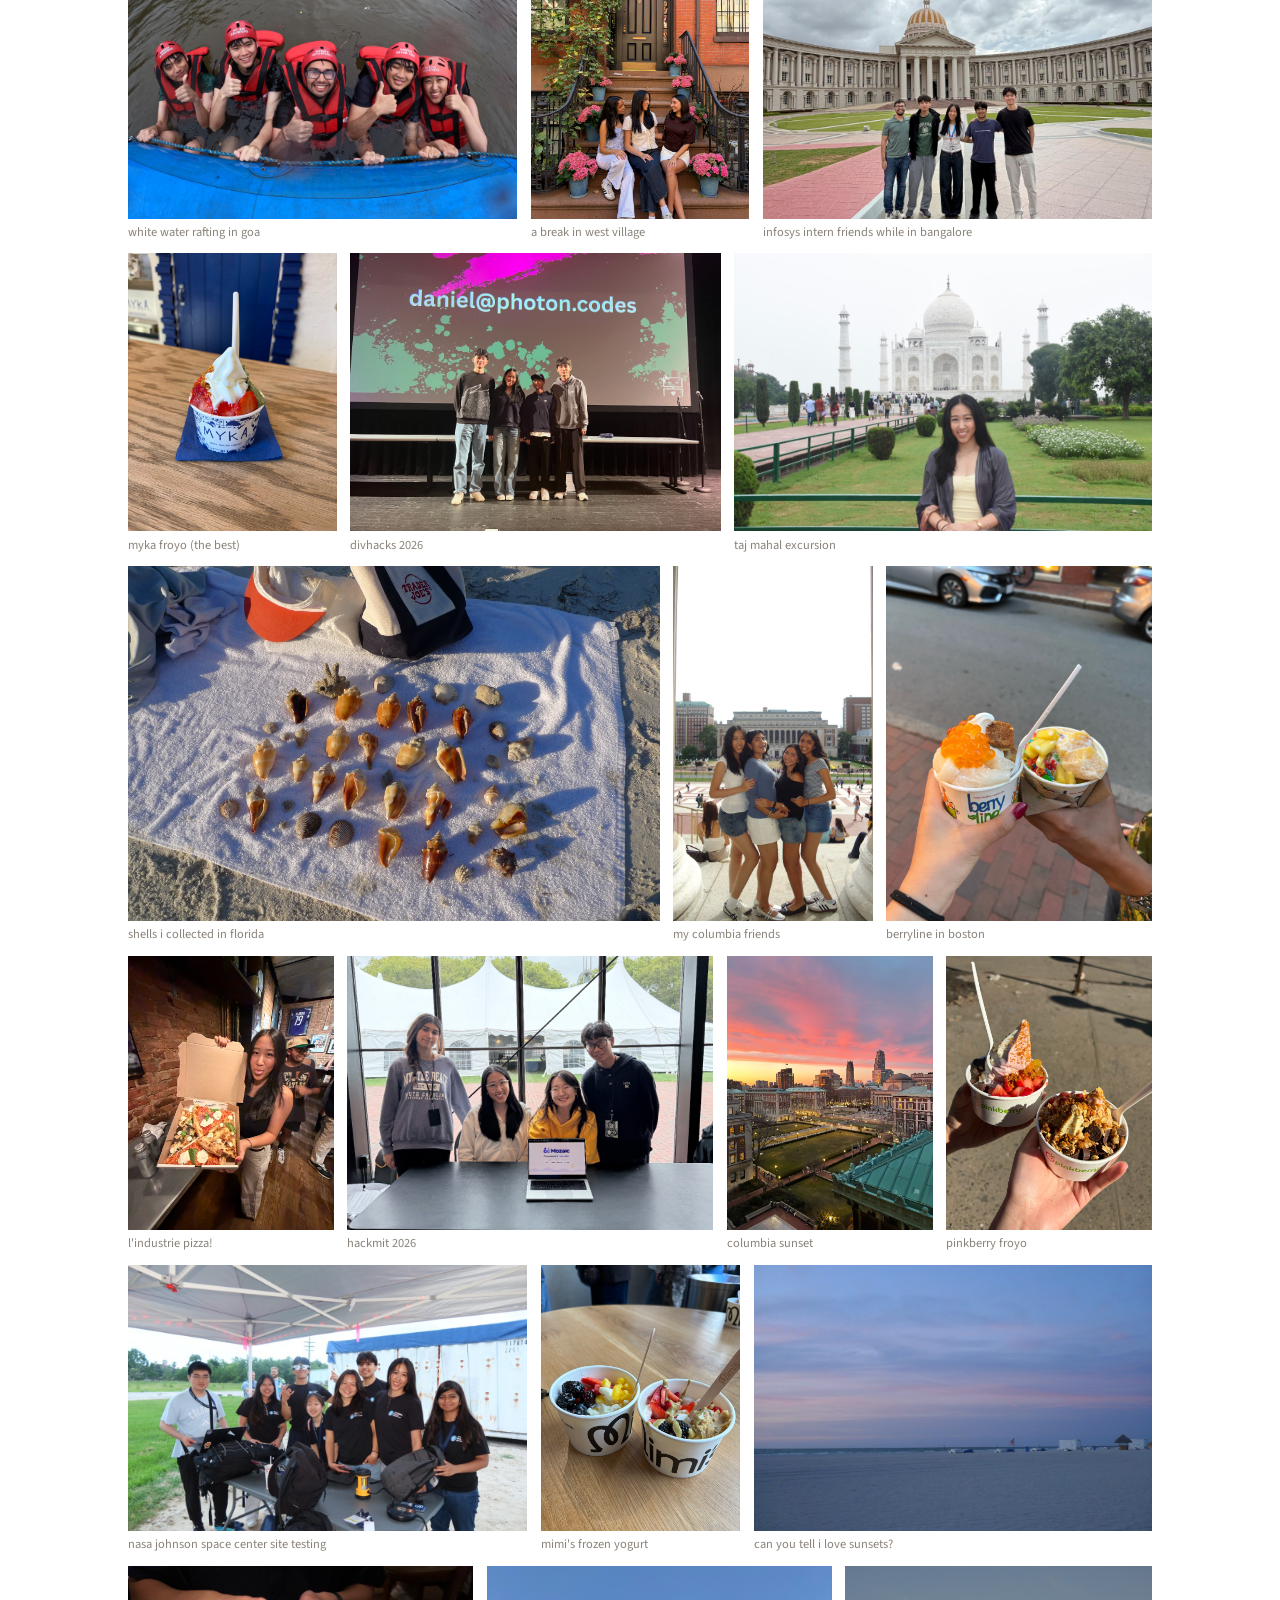
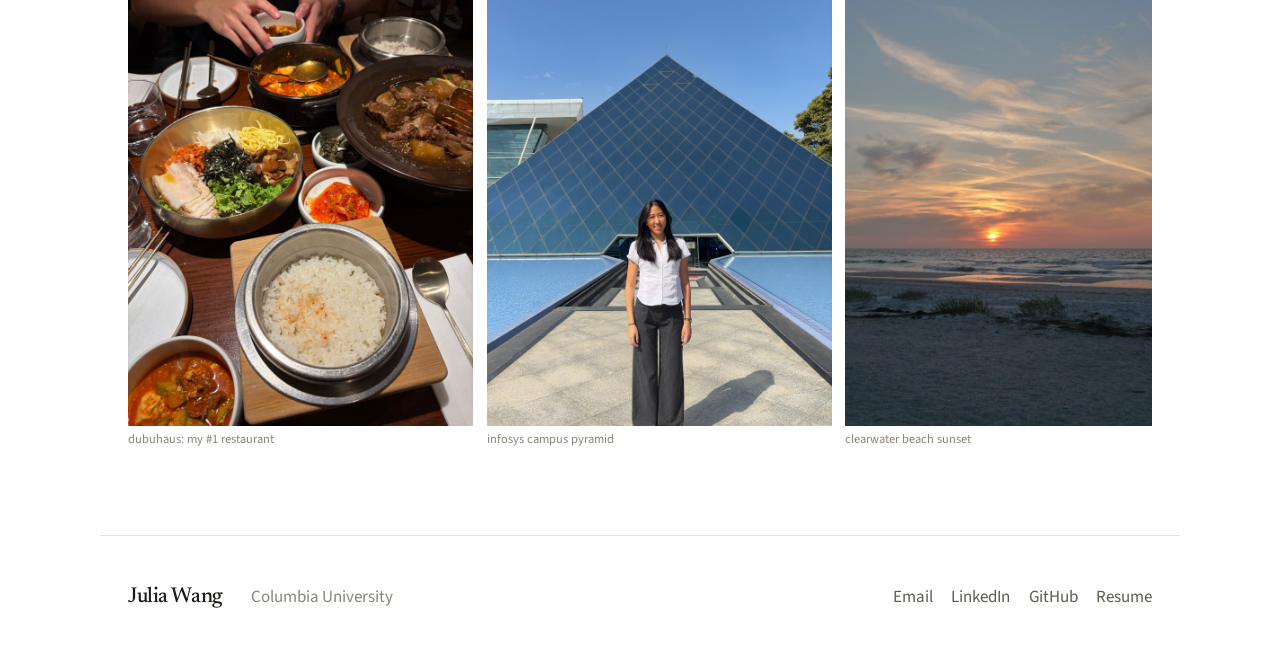
==== commit 21f1bbe9: "resume" ====
--- a/index.html
+++ b/index.html
@@ -39,7 +39,7 @@
         <h1>Julia Wang</h1>
         <p class="lede">Full-Stack, Systems Programming, and AI/ML.</p>
         <div class="hero-links">
-          <a class="resume" href="https://drive.google.com/file/d/1GAc6OFe9pJGJmtInoXFxtSj1iFJ6mlkV/view?usp=sharing" target="_blank" rel="noopener">Resume</a>
+          <a class="resume" href="https://drive.google.com/file/d/1_podyemIJKiQyH87uguBvPgofsGyrcZV/view?usp=sharing" target="_blank" rel="noopener">Resume</a>
           <a href="mailto:jwang.kq@gmail.com">Email</a>
           <a href="https://www.linkedin.com/in/yjuliawang/" target="_blank" rel="noopener">LinkedIn</a>
           <a href="https://github.com/wang-julia" target="_blank" rel="noopener">GitHub</a>
@@ -61,7 +61,7 @@
             <p>
               Hey, I'm Julia! I'm a computer science student at Columbia Engineering, passionate about building
               software for good. My interests span full-stack development, systems programming, and AI/ML,
-              with a particular focus on applying software to physical systems, healthcare, and finance.
+              with a particular focus on applying software to physical systems, finance, and anything creative.
             </p>
             <p>
               Outside of coding, I enjoy playing mahjong, swimming, pickleball, crocheting, scrapbooking, and trying new eats around NYC (especially froyo)!
@@ -405,7 +405,7 @@
       <a href="mailto:jwang.kq@gmail.com">Email</a>
       <a href="https://www.linkedin.com/in/yjuliawang/" target="_blank" rel="noopener">LinkedIn</a>
       <a href="https://github.com/wang-julia" target="_blank" rel="noopener">GitHub</a>
-      <a href="https://drive.google.com/file/d/1GAc6OFe9pJGJmtInoXFxtSj1iFJ6mlkV/view?usp=sharing" target="_blank" rel="noopener">Resume</a>
+      <a href="https://drive.google.com/file/d/1_podyemIJKiQyH87uguBvPgofsGyrcZV/view?usp=sharing" target="_blank" rel="noopener">Resume</a>
     </div>
   </footer>
 
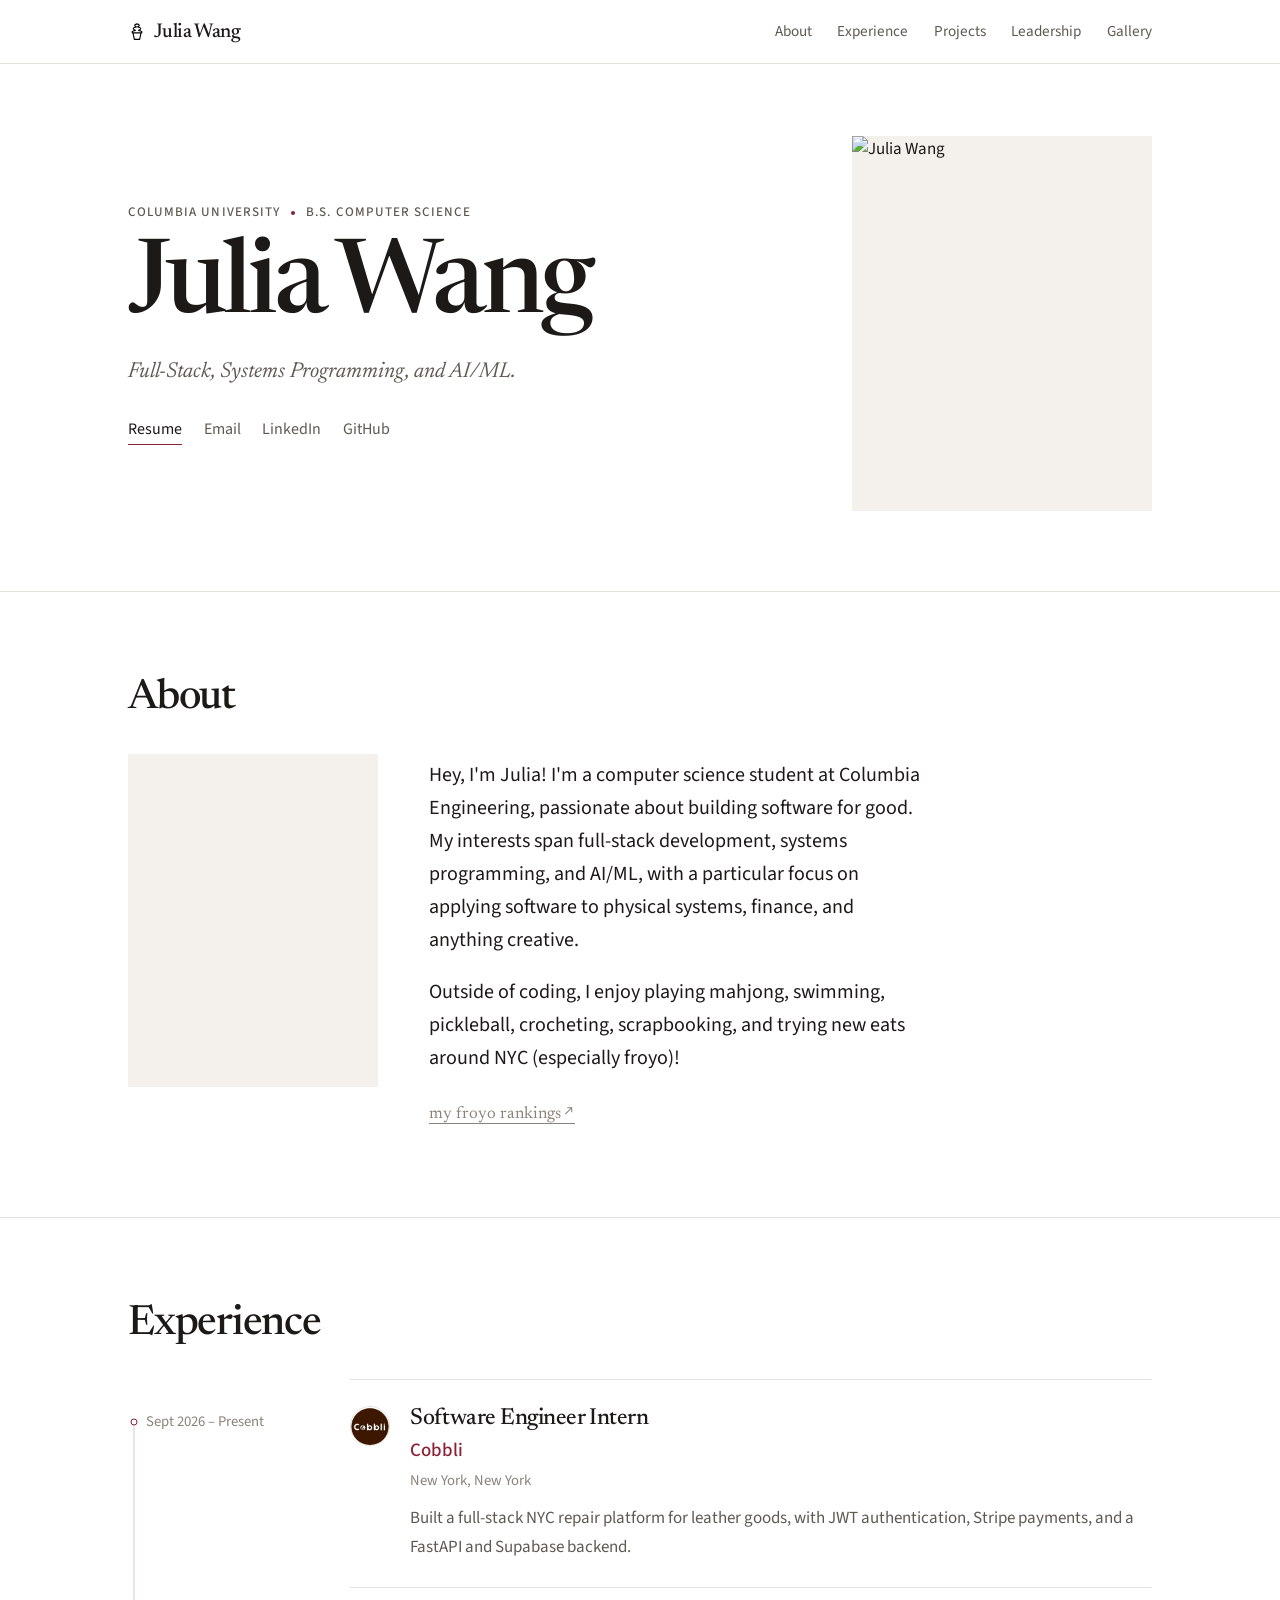
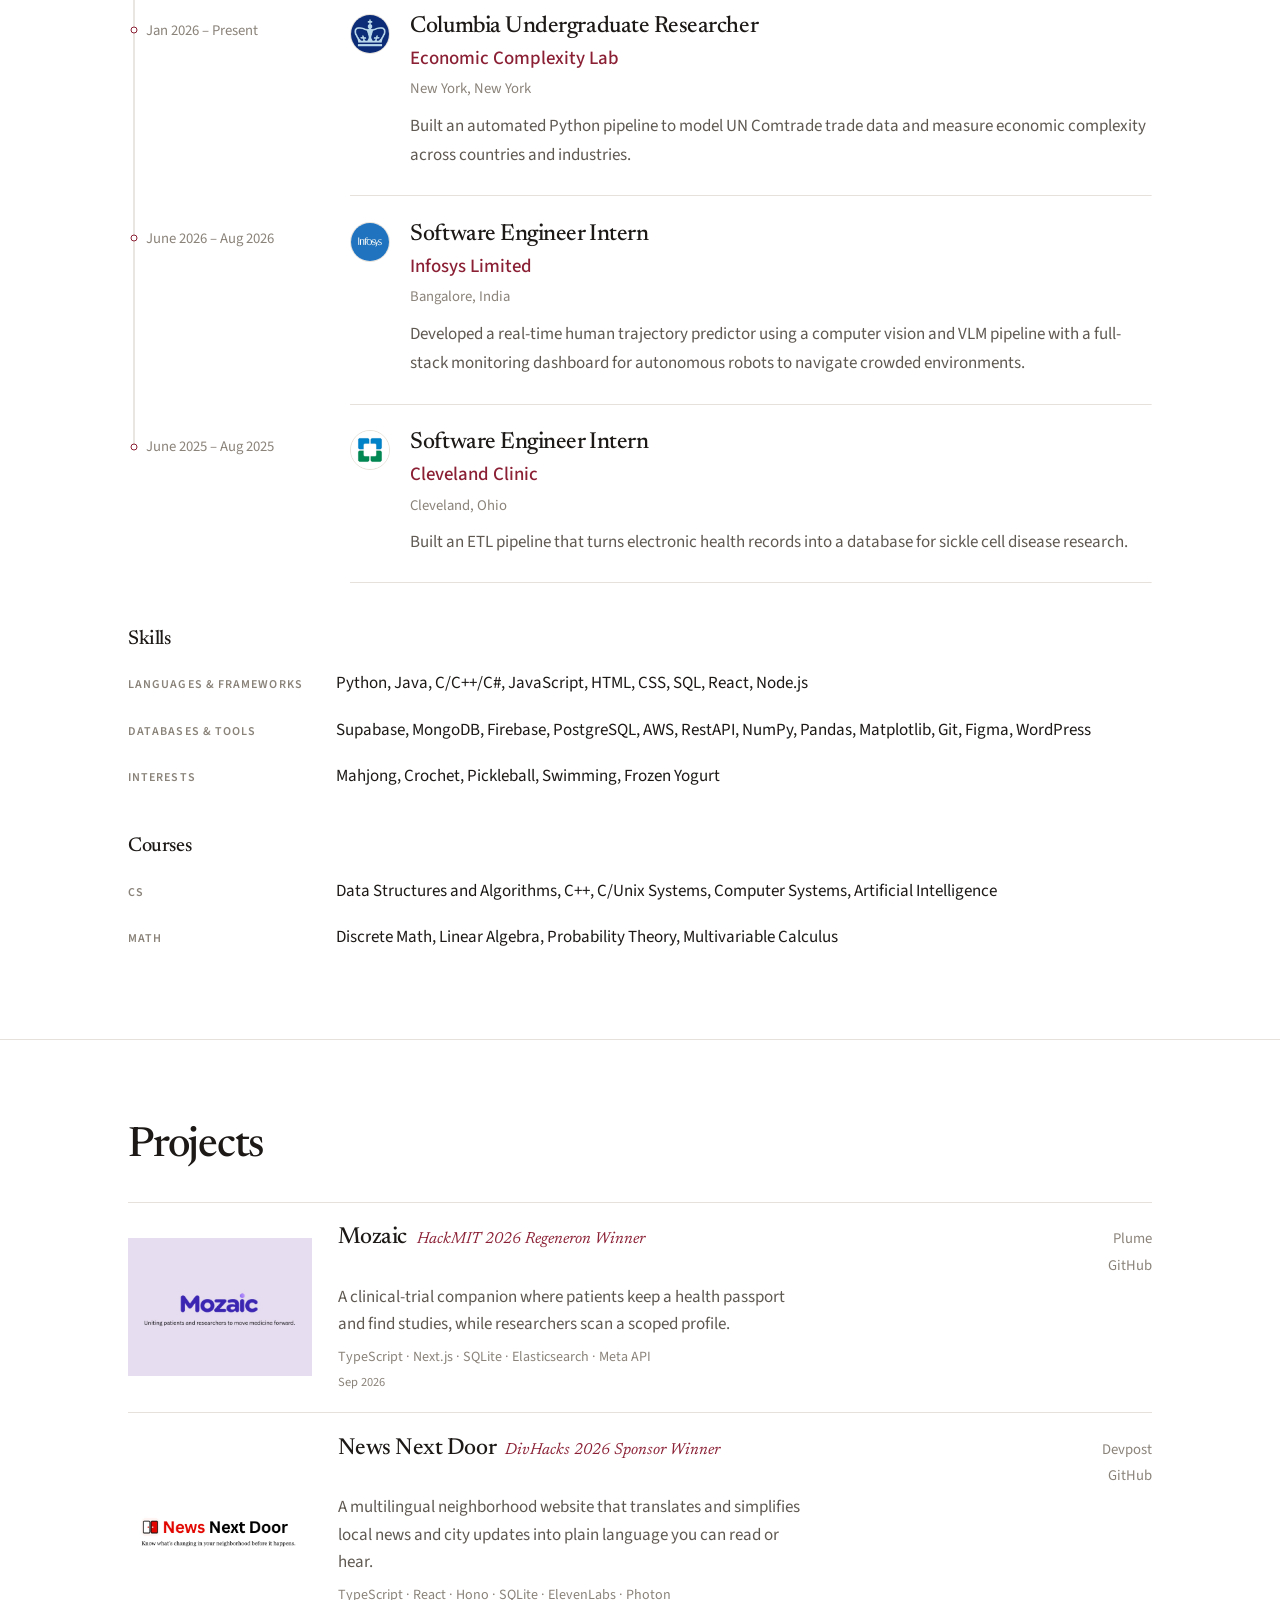
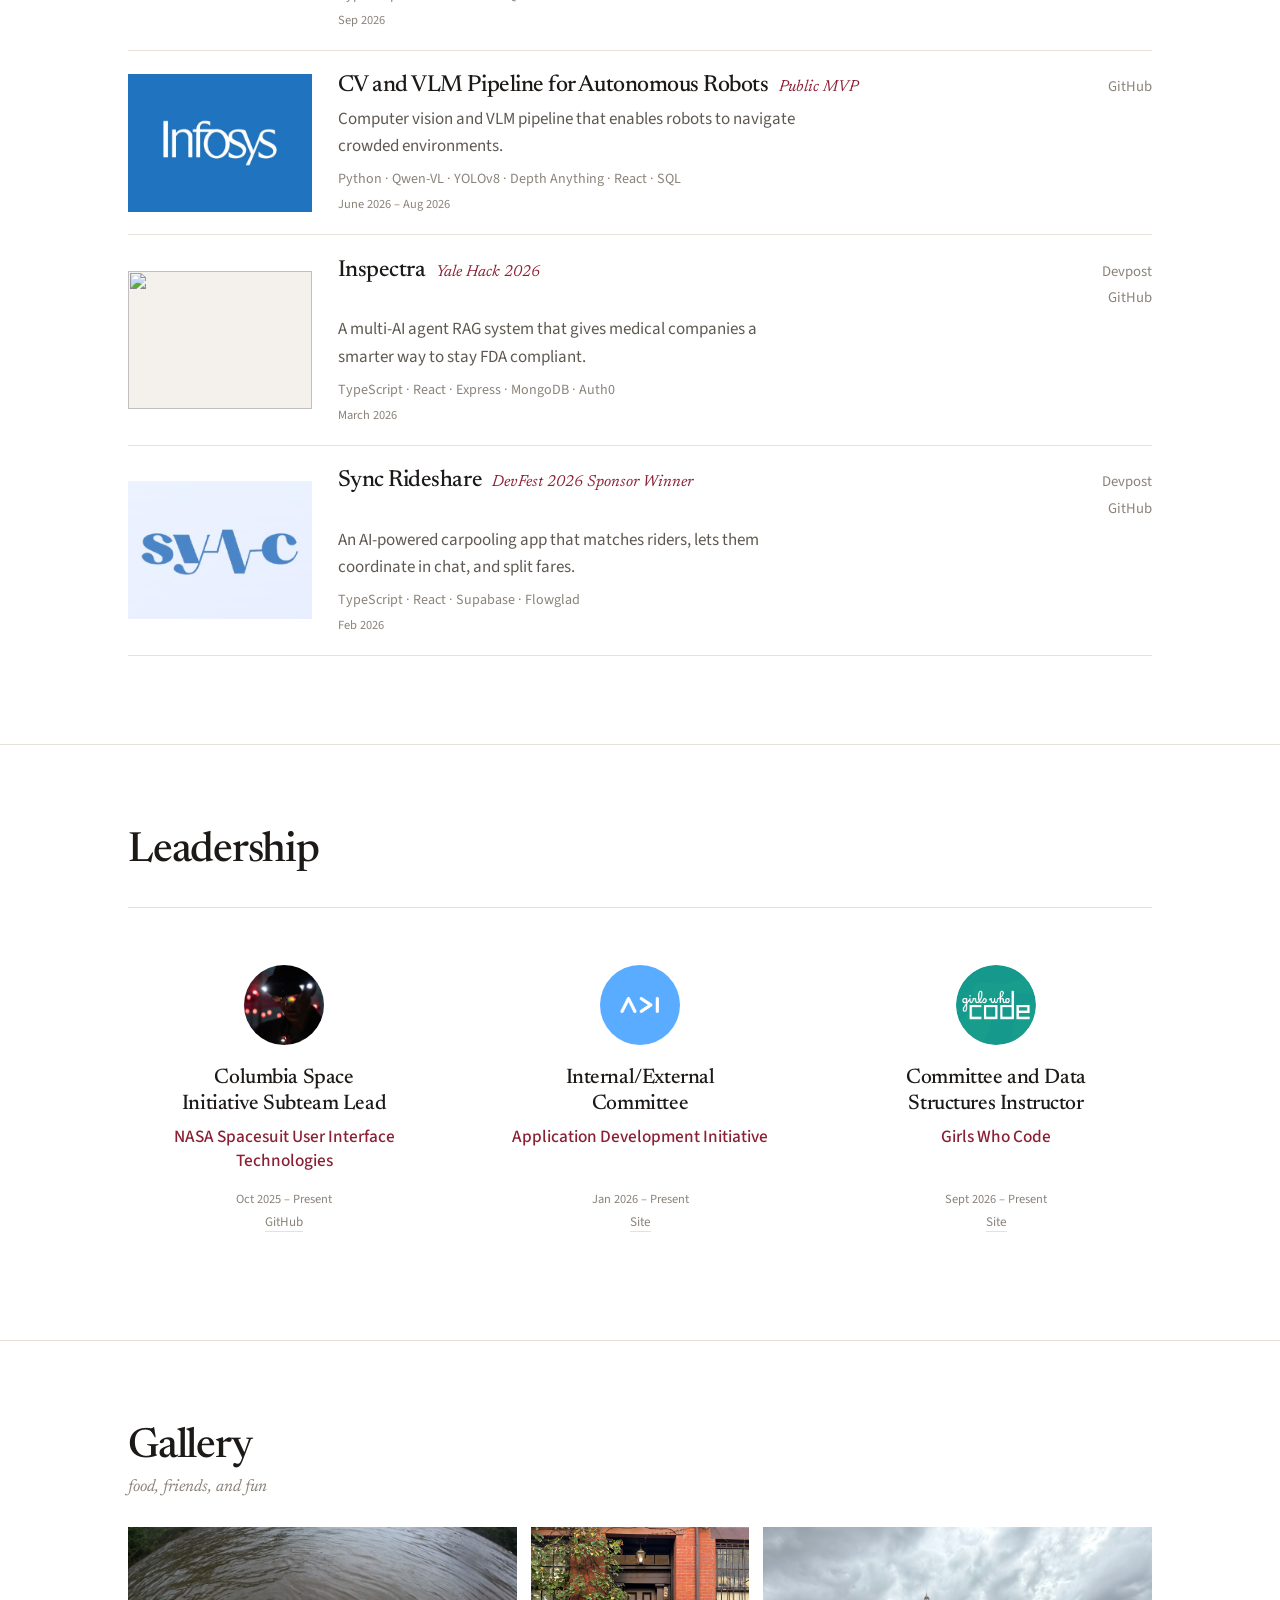
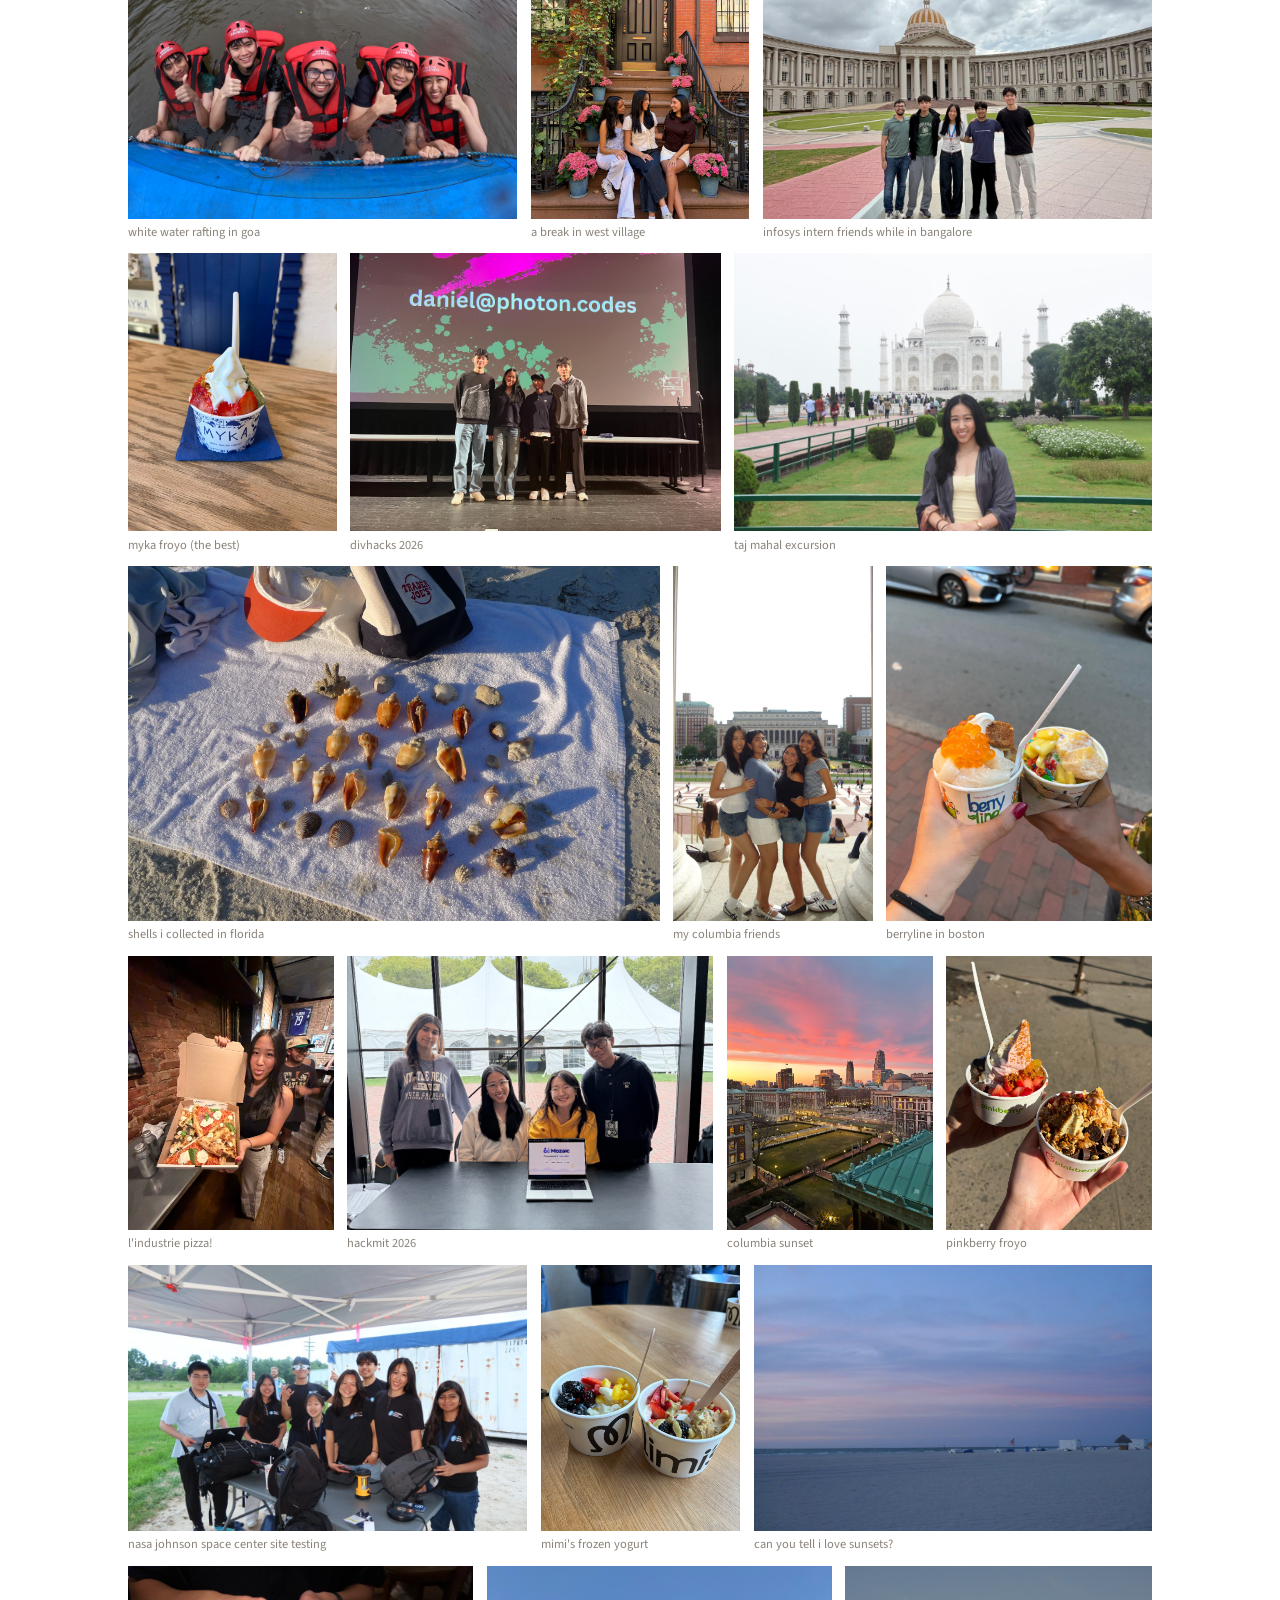
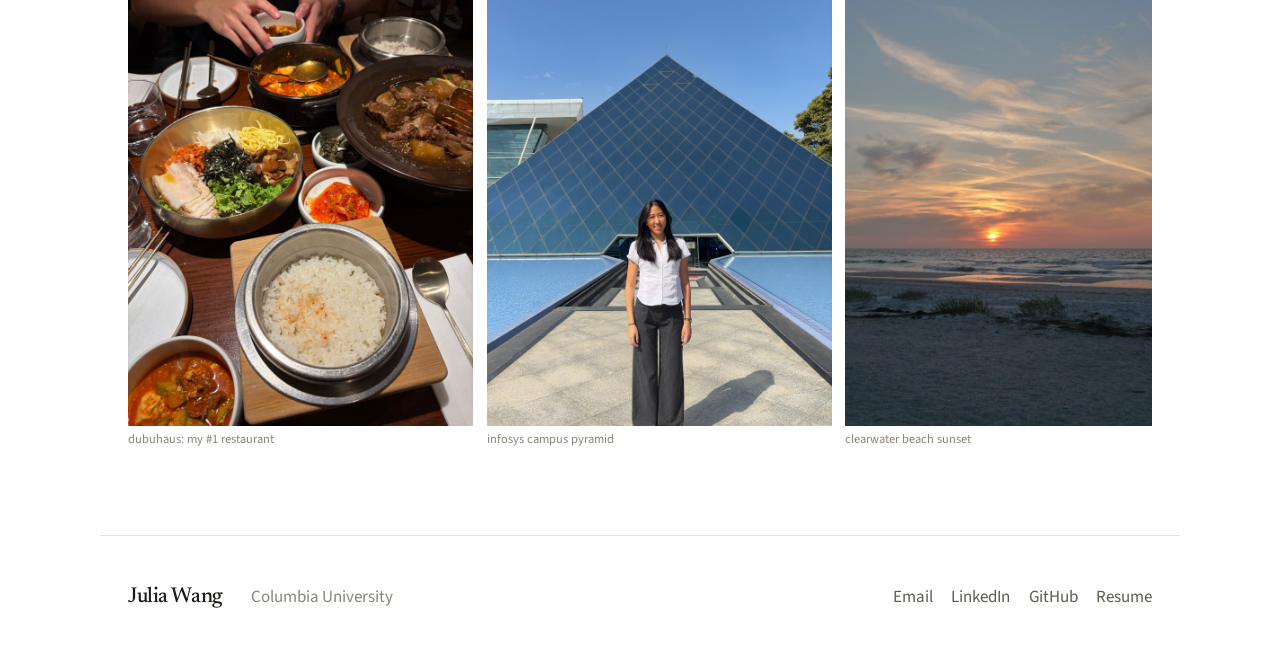
==== commit 26c6d0bb: "courses" ====
--- a/index.html
+++ b/index.html
@@ -155,7 +155,7 @@
         <dl class="skills">
           <div>
             <dt>CS</dt>
-            <dd>Data Structures and Algorithms, C++ Deep Dive, Advanced Programming in C, Fundamentals of Computer Systems</dd>
+            <dd>Data Structures and Algorithms, C++, C/Unix Systems, Computer Systems, Artificial Intelligence</dd>
           </div>
           <div>
             <dt>Math</dt>
